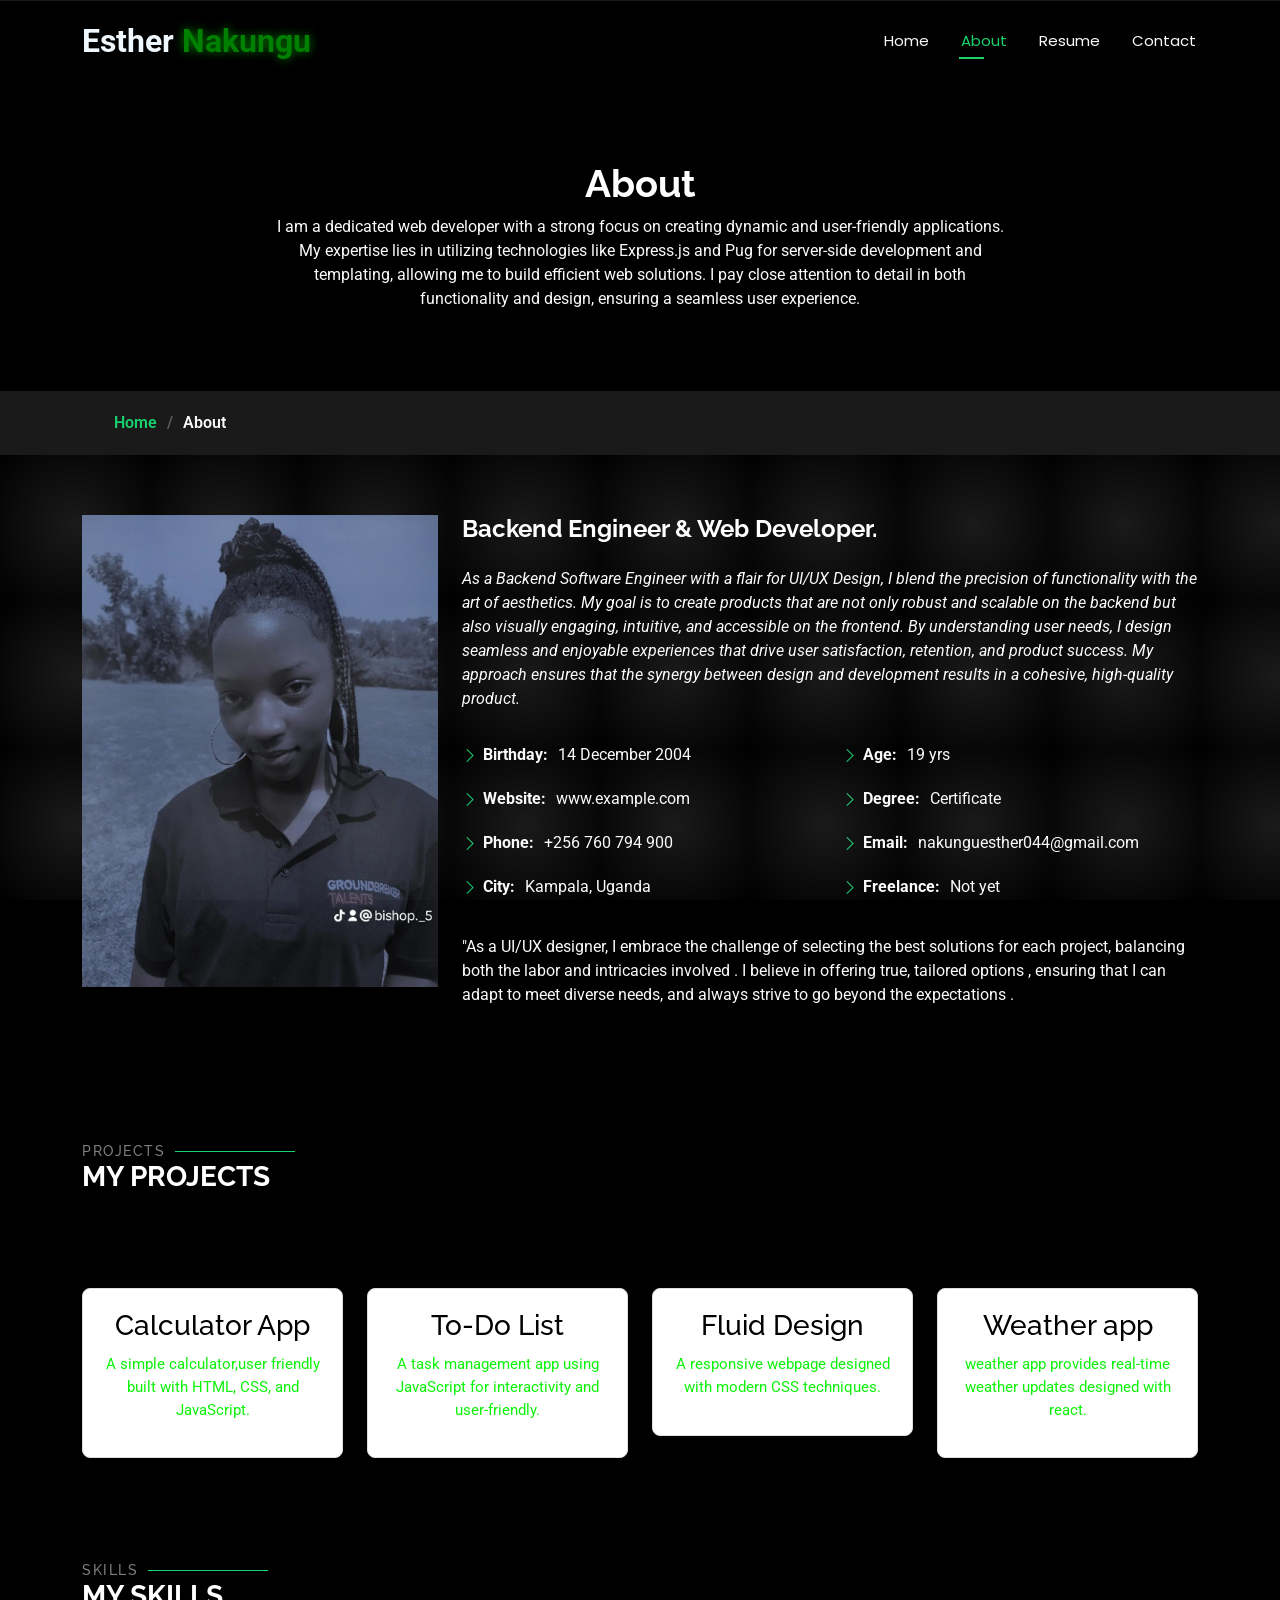
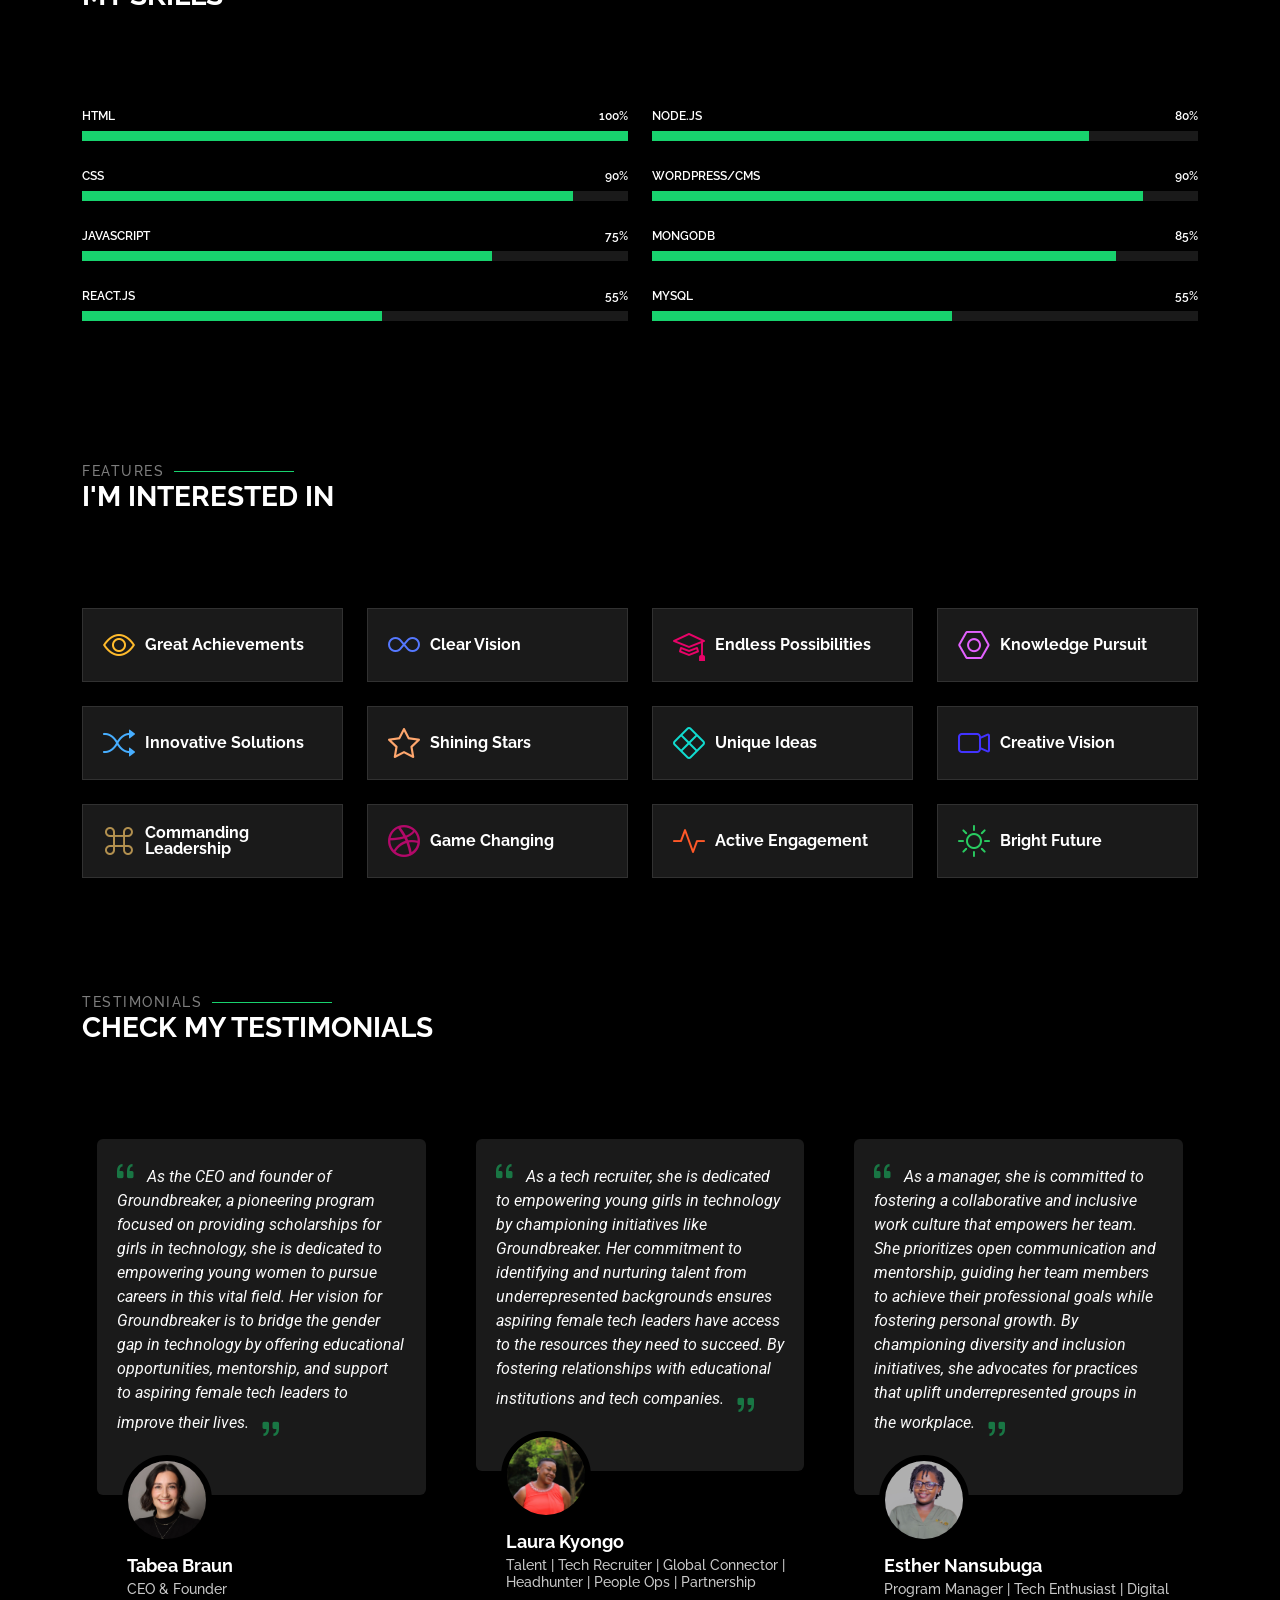
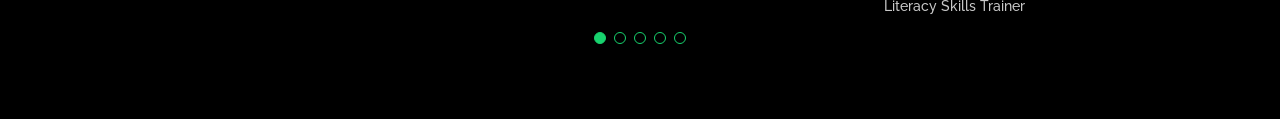
==== about.html @ 47627fa5 "add my work" ====
<!DOCTYPE html>
<html lang="en">

<head>
  <meta charset="utf-8">
  <meta content="width=device-width, initial-scale=1.0" name="viewport">
  <title>About</title>
  <meta name="description" content="">
  <meta name="keywords" content="">

  <!-- Favicons -->
  <link href="img/favicon.png" rel="icon">
  <link href="img/apple-touch-icon.png" rel="apple-touch-icon">

  <!-- Fonts -->
  <link href="https://fonts.googleapis.com" rel="preconnect">
  <link href="https://fonts.gstatic.com" rel="preconnect" crossorigin>
  <link href="https://fonts.googleapis.com/css2?family=Roboto:ital,wght@0,100;0,300;0,400;0,500;0,700;0,900;1,100;1,300;1,400;1,500;1,700;1,900&family=Poppins:ital,wght@0,100;0,200;0,300;0,400;0,500;0,600;0,700;0,800;0,900;1,100;1,200;1,300;1,400;1,500;1,600;1,700;1,800;1,900&family=Raleway:ital,wght@0,100;0,200;0,300;0,400;0,500;0,600;0,700;0,800;0,900;1,100;1,200;1,300;1,400;1,500;1,600;1,700;1,800;1,900&display=swap" rel="stylesheet">

  <!-- Vendor CSS Files -->
  <link href="vendor/bootstrap/css/bootstrap.min.css" rel="stylesheet">
  <link href="vendor/bootstrap-icons/bootstrap-icons.css" rel="stylesheet">
  <link href="vendor/aos/aos.css" rel="stylesheet">
  <link href="vendor/swiper/swiper-bundle.min.css" rel="stylesheet">
  <link href="vendor/glightbox/css/glightbox.min.css" rel="stylesheet">

  <!-- Main CSS File -->
  <link href="css/main.css" rel="stylesheet">

  <!-- =======================================================
  * Template Name: Personal
  * Template URL: https://bootstrapmade.com/personal-free-resume-bootstrap-template/
  * Updated: Aug 07 2024 with Bootstrap v5.3.3
  * Author: BootstrapMade.com
  * License: https://bootstrapmade.com/license/
  ======================================================== -->
</head>

<body class="about-page">

  <header id="header" class="header d-flex align-items-center fixed-top">
    <div class="container-fluid container-xl position-relative d-flex align-items-center justify-content-between">

      <a href="index.html" class="logo d-flex align-items-center">
        <!-- Uncomment the line below if you also wish to use an image logo -->
        <!-- <img src="assets/img/logo.png" alt=""> -->
        <div class="logo">Esther <span>Nakungu</span></div>
      </a>

      <nav id="navmenu" class="navmenu">
        <ul>
          <li><a href="index.html">Home</a></li>
          <li><a href="about.html" class="active">About</a></li>
           <li><a href="resume.html">Resume</a></li>
          <!-- <li><a href="services.html">Services</a></li> 
          <li><a href="portfolio.html">Portfolio</a></li> -->
          <!-- <li class="dropdown"><a href="#"><span>Dropdown</span> <i class="bi bi-chevron-down toggle-dropdown"></i></a>
            <ul>
              <li><a href="#">Dropdown 1</a></li>
              <li class="dropdown"><a href="#"><span>Deep Dropdown</span> <i class="bi bi-chevron-down toggle-dropdown"></i></a>
                <ul>
                  <li><a href="#">Deep Dropdown 1</a></li>
                  <li><a href="#">Deep Dropdown 2</a></li>
                  <li><a href="#">Deep Dropdown 3</a></li>
                  <li><a href="#">Deep Dropdown 4</a></li>
                  <li><a href="#">Deep Dropdown 5</a></li>
                </ul>
              </li>
              <li><a href="#">Dropdown 2</a></li>
              <li><a href="#">Dropdown 3</a></li>
              <li><a href="#">Dropdown 4</a></li>
            </ul>
          </li> -->
          <li><a href="contact.html">Contact</a></li>
        </ul>
        <i class="mobile-nav-toggle d-xl-none bi bi-list"></i>
      </nav>

    </div>
  </header>

  <main class="main">

    <!-- Page Title -->
    <div class="page-title" data-aos="fade">
      <div class="heading">
        <div class="container">
          <div class="row d-flex justify-content-center text-center">
            <div class="col-lg-8">
              <h1>About</h1>
              <p class="mb-0">I am a dedicated web developer with a strong focus on creating dynamic and user-friendly applications. My expertise lies in utilizing technologies like Express.js and Pug for server-side development and templating, allowing me to build efficient web solutions. I pay close attention to detail in both functionality and design, ensuring a seamless user experience.</p>
            </div>
          </div>
        </div>
      </div>
      <nav class="breadcrumbs">
        <div class="container">
          <ol>
            <li><a href="index.html">Home</a></li>
            <li class="current">About</li>
          </ol>
        </div>
      </nav>
    </div><!-- End Page Title -->

    <!-- About Section -->
    <section id="about" class="about section">

      <div class="container" data-aos="fade-up" data-aos-delay="100">

        <div class="row gy-4 justify-content-center">
          <div class="col-lg-4">
            <img src="images/mine.jpg" style="height:90%; width: 100%;" class="img-fluid" alt="">
          </div>
          <div class="col-lg-8 content">
            <h2>Backend Engineer &amp; Web Developer.</h2>
            <p class="fst-italic py-3">
              As a Backend Software Engineer with a flair for UI/UX Design, I blend the precision of functionality with the art of aesthetics. My goal is to create products that are not only robust and scalable on the backend but also visually engaging, intuitive, and accessible on the frontend. By understanding user needs, I design seamless and enjoyable experiences that drive user satisfaction, retention, and product success. My approach ensures that the synergy between design and development results in a cohesive, high-quality product.
            </p>
            <div class="row">
              <div class="col-lg-6">
                <ul>
                  <li><i class="bi bi-chevron-right"></i> <strong>Birthday:</strong> <span>14 December 2004</span></li>
                  <li><i class="bi bi-chevron-right"></i> <strong>Website:</strong> <span>www.example.com</span></li>
                  <li><i class="bi bi-chevron-right"></i> <strong>Phone:</strong> <span>+256 760 794 900</span></li>
                  <li><i class="bi bi-chevron-right"></i> <strong>City:</strong> <span>Kampala, Uganda</span></li>
                </ul>
              </div>
              <div class="col-lg-6">
                <ul>
                  <li><i class="bi bi-chevron-right"></i> <strong>Age:</strong> <span>19 yrs</span></li>
                  <li><i class="bi bi-chevron-right"></i> <strong>Degree:</strong> <span>Certificate</span></li>
                  <li><i class="bi bi-chevron-right"></i> <strong>Email:</strong> <span>nakunguesther044@gmail.com</span></li>
                  <li><i class="bi bi-chevron-right"></i> <strong>Freelance:</strong> <span>Not yet</span></li>
                </ul>
              </div>
            </div>
            <p class="py-3">
                "As a UI/UX designer, I embrace the challenge of selecting the best solutions  for each project, balancing both the labor and intricacies involved . I believe in offering true, tailored options , ensuring that I can adapt to meet diverse needs, and always strive to go beyond the expectations .
            </p>
          </div>
        </div>

      </div>

    </section><!-- /About Section -->

    <!-- Stats Section -->
<!-- Projects Section -->
<section id="projects" class="projects section py-5">
    <!-- Section Title -->
    <div class="container section-title" data-aos="fade-up">
      <h2>projects</h2>
      <div><span>My</span> <span class="description-title"> projects</span></div>
    </div><!-- End Section Title -->
  <div class="container text-center" data-aos="fade-up" data-aos-delay="100">
    <!-- <h2 class="section-title mb-5" style="color: aliceblue;">My Projects</h2> -->
    <div class="row gy-4">

      <!-- Project 1 -->
      <div class="col-lg-3 col-md-6">
        <div class="project-card shadow-sm">
          <a href="https://nakungu-esther.github.io/calculator/" target="_blank" class="project-link">
            <h3>Calculator App</h3>
          </a>
          <p>A simple calculator,user friendly built with HTML, CSS, and JavaScript.</p>
        </div>
      </div>

      <!-- Project 2 -->
      <div class="col-lg-3 col-md-6">
        <div class="project-card shadow-sm">
          <a href="https://nakungu-esther.github.io/TO-DO-LISTS/" target="_blank" class="project-link">
            <h3>To-Do List</h3>
          </a>
          <p>A task management app using JavaScript for interactivity and user-friendly.</p>
        </div>
      </div>

      <!-- Project 3 -->
      <div class="col-lg-3 col-md-6">
        <div class="project-card shadow-sm">
          <a href="https://nakungu-esther.github.io/Assignment/index.html" target="_blank" class="project-link">
            <h3>Fluid Design</h3>
          </a>
          <p>A responsive webpage designed with modern CSS techniques.</p>
        </div>
      </div>

      <!-- Project 4 -->
      <div class="col-lg-3 col-md-6">
        <div class="project-card shadow-sm">
          <a href="https://dulcet-liger-79d43f.netlify.app/" target="_blank" class="project-link">
            <h3>Weather app</h3>
          </a>
          <p>weather app provides real-time weather updates designed with react.</p>
        </div>
      </div>

    </div>
  </div>
</section>


    <!-- <section id="stats" class="stats section">
      <div class="container" data-aos="fade-up" data-aos-delay="100">
        <div class="row gy-4">
    
          <div class="col-lg-3 col-md-6 d-flex flex-column align-items-center">
            <!-- Replace the icon with a project image -->
            <!-- <img src="path-to-your-project-image.jpg" alt="Project 1" class="project-image">
            <div class="stats-item">
              <span id="project1-count" class="purecounter">0</span>
              <p>Project 1</p>
            </div> -->
          </div><!-- End Stats Item -->
    
          <!-- <div class="col-lg-3 col-md-6 d-flex flex-column align-items-center">
            <!-- Replace the icon with another project image -->
            <!-- <img src="images/dic.jpeg" alt="Project 2" class="project-image">
            <div class="stats-item">
              <span id="project2-count" class="purecounter">0</span>
              <p>Project 2</p> -->
            <!-- </div> --> 
          <!-- </div>End Stats Item --> 
    
          <!-- Repeat for more projects -->
<!--     
        </div>
      </div>
    </section>
     -->
    <!-- <section id="stats" class="stats section">

      <div class="container" data-aos="fade-up" data-aos-delay="100">

        <div class="row gy-4"> -->

          <!-- <div class="col-lg-3 col-md-6 d-flex flex-column align-items-center">
            <i class="bi bi-emoji-smile"></i>
            <div class="stats-item">
              <span data-purecounter-start="0" data-purecounter-end="232" data-purecounter-duration="1" class="purecounter"></span>
              <p>Happy Clients</p>
            </div>
          </div>End Stats Item -->

          <!-- <div class="col-lg-3 col-md-6 d-flex flex-column align-items-center">
            <i class="bi bi-journal-richtext"></i>
            <div class="stats-item">
              <span data-purecounter-start="0" data-purecounter-end="5" data-purecounter-duration="1" class="purecounter"></span>
              <p>Projects</p>
            </div> -->
          </div><!-- End Stats Item -->
<!-- 
          <div class="col-lg-3 col-md-6 d-flex flex-column align-items-center">
            <i class="bi bi-headset"></i>
            <div class="stats-item">
              <span data-purecounter-start="0" data-purecounter-end="1463" data-purecounter-duration="1" class="purecounter"></span>
              <p>Hours Of Support</p>
            </div>
          </div>End Stats Item -->
<!-- 
          <div class="col-lg-3 col-md-6 d-flex flex-column align-items-center">
            <i class="bi bi-people"></i>
            <div class="stats-item">
              <span data-purecounter-start="0" data-purecounter-end="15" data-purecounter-duration="1" class="purecounter"></span>
              <p>Hard Workers</p>
            </div>
          </div>End Stats Item -->

        <!-- </div>

      </div> -->

    </section><!-- /Stats Section -->

    <!-- Skills Section -->
    <section id="skills" class="skills section">

      <!-- Section Title -->
      <div class="container section-title" data-aos="fade-up">
        <h2>Skills</h2>
        <div><span>My</span> <span class="description-title">Skills</span></div>
      </div><!-- End Section Title -->

      <div class="container" data-aos="fade-up" data-aos-delay="100">

        <div class="row skills-content skills-animation">

          <div class="col-lg-6">

            <div class="progress">
              <span class="skill"><span>HTML</span> <i class="val">100%</i></span>
              <div class="progress-bar-wrap">
                <div class="progress-bar" role="progressbar" aria-valuenow="100" aria-valuemin="0" aria-valuemax="100"></div>
              </div>
            </div><!-- End Skills Item -->

            <div class="progress">
              <span class="skill"><span>CSS</span> <i class="val">90%</i></span>
              <div class="progress-bar-wrap">
                <div class="progress-bar" role="progressbar" aria-valuenow="90" aria-valuemin="0" aria-valuemax="100"></div>
              </div>
            </div><!-- End Skills Item -->

            <div class="progress">
              <span class="skill"><span>JavaScript</span> <i class="val">75%</i></span>
              <div class="progress-bar-wrap">
                <div class="progress-bar" role="progressbar" aria-valuenow="75" aria-valuemin="0" aria-valuemax="100"></div>
              </div>
            </div><!-- End Skills Item -->
            <div class="progress">
              <span class="skill"><span>React.js</span> <i class="val">55%</i></span>
              <div class="progress-bar-wrap">
                <div class="progress-bar" role="progressbar" aria-valuenow="55" aria-valuemin="0" aria-valuemax="100"></div>
              </div>
            </div><!-- End Skills Item -->

          </div>

          <div class="col-lg-6">

            <div class="progress">
              <span class="skill"><span>Node.js</span> <i class="val">80%</i></span>
              <div class="progress-bar-wrap">
                <div class="progress-bar" role="progressbar" aria-valuenow="80" aria-valuemin="0" aria-valuemax="100"></div>
              </div>
            </div><!-- End Skills Item -->

            <div class="progress">
              <span class="skill"><span>WordPress/CMS</span> <i class="val">90%</i></span>
              <div class="progress-bar-wrap">
                <div class="progress-bar" role="progressbar" aria-valuenow="90" aria-valuemin="0" aria-valuemax="100"></div>
              </div>
            </div><!-- End Skills Item -->

            <div class="progress">
              <span class="skill"><span>MongoDB</span> <i class="val">85%</i></span>
              <div class="progress-bar-wrap">
                <div class="progress-bar" role="progressbar" aria-valuenow="85" aria-valuemin="0" aria-valuemax="100"></div>
              </div>
            </div><!-- End Skills Item -->
            <div class="progress">
              <span class="skill"><span>MySQL</span> <i class="val">55%</i></span>
              <div class="progress-bar-wrap">
                <div class="progress-bar" role="progressbar" aria-valuenow="55" aria-valuemin="0" aria-valuemax="100"></div>
              </div>
            </div><!-- End Skills Item -->

          </div>

        </div>

      </div>

    </section><!-- /Skills Section -->

    <!-- Interests Section -->
    <section id="interests" class="interests section">

      <!-- Section Title -->
      <div class="container section-title" data-aos="fade-up">
        <h2>Features</h2>
        <div><span>I'm</span> <span class="description-title">interested in</span></div>
      </div><!-- End Section Title -->

      <div class="container">

        <div class="row gy-4">

            <div class="col-lg-3 col-md-4" data-aos="fade-up" data-aos-delay="100">
              <div class="features-item">
                <i class="bi bi-eye" style="color: #ffbb2c;"></i>
                <h3><a href="" class="stretched-link">Great Achievements</a></h3>
              </div>
            </div><!-- End Feature Item -->
          
            <div class="col-lg-3 col-md-4" data-aos="fade-up" data-aos-delay="200">
              <div class="features-item">
                <i class="bi bi-infinity" style="color: #5578ff;"></i>
                <h3><a href="" class="stretched-link">Clear Vision</a></h3>
              </div>
            </div><!-- End Feature Item -->
          
            <div class="col-lg-3 col-md-4" data-aos="fade-up" data-aos-delay="300">
              <div class="features-item">
                <i class="bi bi-mortarboard" style="color: #e80368;"></i>
                <h3><a href="" class="stretched-link">Endless Possibilities</a></h3>
              </div>
            </div><!-- End Feature Item -->
          
            <div class="col-lg-3 col-md-4" data-aos="fade-up" data-aos-delay="400">
              <div class="features-item">
                <i class="bi bi-nut" style="color: #e361ff;"></i>
                <h3><a href="" class="stretched-link">Knowledge Pursuit</a></h3>
              </div>
            </div><!-- End Feature Item -->
          
            <div class="col-lg-3 col-md-4" data-aos="fade-up" data-aos-delay="500">
              <div class="features-item">
                <i class="bi bi-shuffle" style="color: #47aeff;"></i>
                <h3><a href="" class="stretched-link">Innovative Solutions</a></h3>
              </div>
            </div><!-- End Feature Item -->
          
            <div class="col-lg-3 col-md-4" data-aos="fade-up" data-aos-delay="600">
              <div class="features-item">
                <i class="bi bi-star" style="color: #ffa76e;"></i>
                <h3><a href="" class="stretched-link">Shining Stars</a></h3>
              </div>
            </div><!-- End Feature Item -->
          
            <div class="col-lg-3 col-md-4" data-aos="fade-up" data-aos-delay="700">
              <div class="features-item">
                <i class="bi bi-x-diamond" style="color: #11dbcf;"></i>
                <h3><a href="" class="stretched-link">Unique Ideas</a></h3>
              </div>
            </div><!-- End Feature Item -->
          
            <div class="col-lg-3 col-md-4" data-aos="fade-up" data-aos-delay="800">
              <div class="features-item">
                <i class="bi bi-camera-video" style="color: #4233ff;"></i>
                <h3><a href="" class="stretched-link">Creative Vision</a></h3>
              </div>
            </div><!-- End Feature Item -->
          
            <div class="col-lg-3 col-md-4" data-aos="fade-up" data-aos-delay="900">
              <div class="features-item">
                <i class="bi bi-command" style="color: #b2904f;"></i>
                <h3><a href="" class="stretched-link">Commanding Leadership</a></h3>
              </div>
            </div><!-- End Feature Item -->
          
            <div class="col-lg-3 col-md-4" data-aos="fade-up" data-aos-delay="1000">
              <div class="features-item">
                <i class="bi bi-dribbble" style="color: #b20969;"></i>
                <h3><a href="" class="stretched-link">Game Changing</a></h3>
              </div>
            </div><!-- End Feature Item -->
          
            <div class="col-lg-3 col-md-4" data-aos="fade-up" data-aos-delay="1100">
              <div class="features-item">
                <i class="bi bi-activity" style="color: #ff5828;"></i>
                <h3><a href="" class="stretched-link">Active Engagement</a></h3>
              </div>
            </div><!-- End Feature Item -->
          
            <div class="col-lg-3 col-md-4" data-aos="fade-up" data-aos-delay="1200">
              <div class="features-item">
                <i class="bi bi-brightness-high" style="color: #29cc61;"></i>
                <h3><a href="" class="stretched-link">Bright Future</a></h3>
              </div>
            </div><!-- End Feature Item -->
          
          </div>
          
        </div>

      </div>

    </section><!-- /Interests Section -->

    <!-- Testimonials Section -->
    <section id="testimonials" class="testimonials section">

      <!-- Section Title -->
      <div class="container section-title" data-aos="fade-up">
        <h2>Testimonials</h2>
        <div><span>Check my</span> <span class="description-title">Testimonials</span></div>
      </div><!-- End Section Title -->

      <div class="container" data-aos="fade-up" data-aos-delay="100">

        <div class="swiper init-swiper" data-speed="600" data-delay="5000" data-breakpoints="{ &quot;320&quot;: { &quot;slidesPerView&quot;: 1, &quot;spaceBetween&quot;: 40 }, &quot;1200&quot;: { &quot;slidesPerView&quot;: 3, &quot;spaceBetween&quot;: 40 } }">
          <script type="application/json" class="swiper-config">
            {
              "loop": true,
              "speed": 600,
              "autoplay": {
                "delay": 5000
              },
              "slidesPerView": "auto",
              "pagination": {
                "el": ".swiper-pagination",
                "type": "bullets",
                "clickable": true
              },
              "breakpoints": {
                "320": {
                  "slidesPerView": 1,
                  "spaceBetween": 40
                },
                "1200": {
                  "slidesPerView": 3,
                  "spaceBetween": 20
                }
              }
            }
          </script>
          <div class="swiper-wrapper">

            <div class="swiper-slide">
              
                <div class="testimonial-item">
                  <p>
                    <i class="bi bi-quote quote-icon-left"></i>
                    <span>As the CEO and founder of Groundbreaker, a pioneering program focused on providing scholarships for girls in technology, she is dedicated to empowering young women to pursue careers in this vital field. Her vision for Groundbreaker is to bridge the gender gap in technology by offering educational opportunities, mentorship, and support to aspiring female tech leaders to improve their lives.</span>
                    <i class="bi bi-quote quote-icon-right"></i>
                  </p>
                  <img src="images/dic.jpeg" class="testimonial-img" alt="">
                  <h3>Tabea Braun</h3>
                  <h4>CEO &amp; Founder</h4>
                </div>
              </div><!-- End testimonial item -->
              
              <div class="swiper-slide">
                <div class="testimonial-item">
                  <p>
                    <i class="bi bi-quote quote-icon-left"></i>
                    <span>As a tech recruiter, she is dedicated to empowering young girls in technology by championing initiatives like Groundbreaker. Her commitment to identifying and nurturing talent from underrepresented backgrounds ensures aspiring female tech leaders have access to the resources they need to succeed. By fostering relationships with educational institutions and tech companies.</span>
                    <i class="bi bi-quote quote-icon-right"></i>
                  </p>
                  <img src="images/pic.jpeg" class="testimonial-img" alt="">
                  <h3>Laura Kyongo</h3>
                  <h4>Talent | Tech Recruiter | Global Connector | Headhunter | People Ops | Partnership</h4>
                </div>
              </div><!-- End testimonial item -->
              
              <div class="swiper-slide">
                <div class="testimonial-item">
                  <p>
                    <i class="bi bi-quote quote-icon-left"></i>
                    <span>As a manager, she is committed to fostering a collaborative and inclusive work culture that empowers her team. She prioritizes open communication and mentorship, guiding her team members to achieve their professional goals while fostering personal growth. By championing diversity and inclusion initiatives, she advocates for practices that uplift underrepresented groups in the workplace.</span>
                    <i class="bi bi-quote quote-icon-right"></i>
                  </p>
                  <img src="images/essym.jpeg" class="testimonial-img" alt="">
                  <h3>Esther Nansubuga</h3>
                  <h4>Program Manager | Tech Enthusiast | Digital Literacy Skills Trainer</h4>
                </div>
              </div><!-- End testimonial item -->
              
              <div class="swiper-slide">
                <div class="testimonial-item">
                  <p>
                    <i class="bi bi-quote quote-icon-left"></i>
                    <span>As the Programs Lead for Skilling at Refactory, he is focused on developing impactful training programs  in technology. He oversees the entire program lifecycle, from curriculum design to implementation and evaluation, ensuring that the training content is relevant and aligned with current job market demands. His strategic vision incorporates hands-on learning experiences.</span>
                    <i class="bi bi-quote quote-icon-right"></i>
                  </p>
                  <img src="images/muk.jpeg" class="testimonial-img" alt="">
                  <h3>Mukulembeze Wilfred (AWS CCP)</h3>
                  <h4>Programs Lead - Skilling | Training Program Development and Planning, Curriculum Design</h4>
                </div>
              </div><!-- End testimonial item -->
              
              <div class="swiper-slide">
                <div class="testimonial-item">
                  <p>
                    <i class="bi bi-quote quote-icon-left"></i>
                    <span>As a Technical Facilitator, he is dedicated to providing hands-on training that empowers young girls in technology. His sessions are interactive, engaging participants in practical exercises that build their technical skills. By adapting his teaching methods to suit diverse learning styles, he ensures that every participant can grasp complex concepts and prepares them for real-world challenges.</span>
                    <i class="bi bi-quote quote-icon-right"></i>
                  </p>
                  <img src="images/MAK.jpeg" class="testimonial-img" alt="">
                  <h3>Latim Mark</h3>
                  <h4>Software Engineer | Technical Facilitator</h4>
                </div>
              </div><!-- End testimonial item -->
          </div>
              
              <div class="swiper-pagination"></div>

              

      </div>

    </section><!-- /Testimonials Section -->

  </main>

  <!-- <footer id="footer" class="footer dark-background">
    <div class="container">
      <h3 class="sitename">Personal</h3>
      <p>Et aut eum quis fuga eos sunt ipsa nihil. Labore corporis magni eligendi fuga maxime saepe commodi placeat.</p>
      <div class="social-links d-flex justify-content-center">
        <a href=""><i class="bi bi-twitter-x"></i></a>
        <a href=""><i class="bi bi-facebook"></i></a>
        <a href=""><i class="bi bi-instagram"></i></a>
        <a href=""><i class="bi bi-skype"></i></a>
        <a href=""><i class="bi bi-linkedin"></i></a>
      </div>
      <div class="container">
        <div class="copyright">
          <span>Copyright</span> <strong class="px-1 sitename">Personal</strong> <span>All Rights Reserved</span>
        </div>
        <div class="credits"> -->
          <!-- All the links in the footer should remain intact. -->
          <!-- You can delete the links only if you've purchased the pro version. -->
          <!-- Licensing information: https://bootstrapmade.com/license/ -->
          <!-- Purchase the pro version with working PHP/AJAX contact form: [buy-url] -->
          <!-- Designed by <a href="https://bootstrapmade.com/">BootstrapMade</a>
        </div>
      </div>
    </div>
  </footer> -->

  <!-- Scroll Top -->
  <a href="#" id="scroll-top" class="scroll-top d-flex align-items-center justify-content-center"><i class="bi bi-arrow-up-short"></i></a>

  <!-- Preloader -->
  <div id="preloader"></div>

  <!-- Vendor JS Files -->
    <script src="vendor/bootstrap/js/bootstrap.bundle.min.js"></script>
  <script src="vendor/php-email-form/validate.js"></script>
  <script src="vendor/aos/aos.js"></script>
     <script src="vendor/typed.js/typed.umd.js"></script> 
    <script src="vendor/purecounter/purecounter_vanilla.js"></script> 
  <script src="vendor/waypoints/noframework.waypoints.js"></script> 
  <script src="vendor/swiper/swiper-bundle.min.js"></script> 
    <script src="vendor/glightbox/js/glightbox.min.js"></script>
  <script src="vendor/imagesloaded/imagesloaded.pkgd.min.js"></script>
  <script src="vendor/isotope-layout/isotope.pkgd.min.js"></script>   

  <!-- Main JS File -->
  <script src="js/main.js"></script>

</body>

</html>
---- css/main.css ----
/* *
* Template Name: Personal
* Template URL: https://bootstrapmade.com/personal-free-resume-bootstrap-template/
* Updated: Aug 07 2024 with Bootstrap v5.3.3
* Author: BootstrapMade.com
* License: https://bootstrapmade.com/license/
*/

/*--------------------------------------------------------------
# Font & Color Variables
# Help: https://bootstrapmade.com/color-system/
--------------------------------------------------------------*/
/* Fonts */
:root {
  --default-font: "Roboto",  system-ui, -apple-system, "Segoe UI", Roboto, "Helvetica Neue", Arial, "Noto Sans", "Liberation Sans", sans-serif, "Apple Color Emoji", "Segoe UI Emoji", "Segoe UI Symbol", "Noto Color Emoji";
  --heading-font: "Raleway",  sans-serif;
  --nav-font: "Poppins",  sans-serif;
}

/* Global Colors - The following color variables are used throughout the website. Updating them here will change the color scheme of the entire website */
:root { 
  --background-color: #000000; /* Background color for the entire website, including individual sections */
  --default-color: #fafafa; /* Default color used for the majority of the text content across the entire website */
  --heading-color: #ffffff; /* Color for headings, subheadings and title throughout the website */
  --accent-color: #18d26e; /* Accent color that represents your brand on the website. It's used for buttons, links, and other elements that need to stand out */
  --surface-color: #1a1a1a; /* The surface color is used as a background of boxed elements within sections, such as cards, icon boxes, or other elements that require a visual separation from the global background. */
  --contrast-color: #000000; /* Contrast color for text, ensuring readability against backgrounds of accent, heading, or default colors. */
}

/* Nav Menu Colors - The following color variables are used specifically for the navigation menu. They are separate from the global colors to allow for more customization options */
:root {
  --nav-color: #fafafa;  /* The default color of the main navmenu links */
  --nav-hover-color: #18d26e; /* Applied to main navmenu links when they are hovered over or active */
  --nav-mobile-background-color: #1a1a1a; /* Used as the background color for mobile navigation menu */
  --nav-dropdown-background-color: #1a1a1a; /* Used as the background color for dropdown items that appear when hovering over primary navigation items */
  --nav-dropdown-color: #fafafa; /* Used for navigation links of the dropdown items in the navigation menu. */
  --nav-dropdown-hover-color: #18d26e; /* Similar to --nav-hover-color, this color is applied to dropdown navigation links when they are hovered over. */
}

/* Color Presets - These classes override global colors when applied to any section or element, providing reuse of the sam color scheme. */

.light-background {
  --background-color: #1a1a1a;
  --surface-color: #343434;
}

.dark-background {
  --background-color: rgba(15, 15, 15, 0.975);
  --default-color: #ffffff;
  --heading-color: #ffffff;
  --surface-color: #292929f9;
  --contrast-color: #000000;
}

/* Smooth scroll */
:root {
  scroll-behavior: smooth;
}

/*--------------------------------------------------------------
# General Styling & Shared Classes
--------------------------------------------------------------*/
body {
  color: var(--default-color);
  background-color: var(--background-color);
  font-family: var(--default-font);
  
}
/* Background Sparkle Effect */
body::before {
  content: '';
  position: absolute;
  width: 100%;
  height: 100%;
  background: radial-gradient(circle, rgba(255,255,255,0.1) 1%, transparent 100%);
  background-size: 150px 150px;
  pointer-events: none;
  animation: sparkle 10s infinite linear;
}

@keyframes sparkle {
  0% { background-position: 0 0; }
  100% { background-position: 150% 150%; }
}


a {
  color: var(--accent-color);
  text-decoration: none;
  transition: 0.3s;
}

a:hover {
  color: color-mix(in srgb, var(--accent-color), transparent 25%);
  text-decoration: none;
}

h1,
h2,
h3,
h4,
h5,
h6 {
  color: var(--heading-color);
  font-family: var(--heading-font);
}

/* PHP Email Form Messages
------------------------------*/
.php-email-form .error-message {
  display: none;
  background: #df1529;
  color: #ffffff;
  text-align: left;
  padding: 15px;
  margin-bottom: 24px;
  font-weight: 600;
}

.php-email-form .sent-message {
  display: none;
  color: #ffffff;
  background: #059652;
  text-align: center;
  padding: 15px;
  margin-bottom: 24px;
  font-weight: 600;
}

.php-email-form .loading {
  display: none;
  background: var(--surface-color);
  text-align: center;
  padding: 15px;
  margin-bottom: 24px;
}

.php-email-form .loading:before {
  content: "";
  display: inline-block;
  border-radius: 50%;
  width: 24px;
  height: 24px;
  margin: 0 10px -6px 0;
  border: 3px solid var(--accent-color);
  border-top-color: var(--surface-color);
  animation: php-email-form-loading 1s linear infinite;
}

@keyframes php-email-form-loading {
  0% {
    transform: rotate(0deg);
  }

  100% {
    transform: rotate(360deg);
  }
}


/* Projects Section */
.projects {
  background-color: #f9f9f9;
  padding: 50px 0;
}

.section-title {
  font-size: 2.5rem;
  font-weight: bold;
  color: #0e0c0c;
  margin-bottom: 30px;
}

.project-card {
  padding: 20px;
  background: #fff;
  border: 1px solid #ddd;
  border-radius: 8px;
  transition: transform 0.3s ease, box-shadow 0.3s ease;
}

.project-card:hover {
  transform: translateY(-10px);
  box-shadow: 0 10px 20px rgba(0, 0, 0, 0.2);
}

.project-link {
  text-decoration: none;
  color: #007bff;
  font-size: 1.5rem;
  font-weight: bold;
  transition: color 0.3s ease;
}

.project-link:hover {
  color: #0056b3;
}

.project-card p {
  color: #0cf208;
  font-size: 0.95rem;
  margin-top: 10px;
}

.project-card h3 {
  color: #000000;
}

/*--------------------------------------------------------------
# Global Header
--------------------------------------------------------------*/
.header {
  --background-color: rgba(0, 0, 0, 0);
  color: var(--default-color);
  background-color: var(--background-color);
  padding: 15px 0;
  transition: all 0.5s;
  z-index: 997;
}

.header .logo {
  line-height: 1;
}

.header .logo img {
  max-height: 32px;
  margin-right: 8px;
}

.header .logo h1 {
  font-size: 30px;
  margin: 0;
  font-weight: 700;
  color: var(--heading-color);
}

.scrolled .header {
  box-shadow: 0px 0 18px rgba(0, 0, 0, 0.1);
}

/* Global Header on Scroll
------------------------------*/
.scrolled .header {
  --background-color: rgba(0, 0, 0, 0.8);
}

/*--------------------------------------------------------------
# Navigation Menu
--------------------------------------------------------------*/
/* Desktop Navigation */
@media (min-width: 1200px) {
  .navmenu {
    padding: 0;
  }

  .navmenu ul {
    margin: 0;
    padding: 0;
    display: flex;
    list-style: none;
    align-items: center;
  }

  .navmenu li {
    position: relative;
  }

  .navmenu>ul>li {
    white-space: nowrap;
    padding: 15px 14px;
  }

  .navmenu>ul>li:last-child {
    padding-right: 0;
  }

  .navmenu a,
  .navmenu a:focus {
    color: var(--nav-color);
    font-size: 15px;
    padding: 0 2px;
    font-family: var(--nav-font);
    font-weight: 400;
    display: flex;
    align-items: center;
    justify-content: space-between;
    white-space: nowrap;
    transition: 0.3s;
    position: relative;
  }

  .navmenu a i,
  .navmenu a:focus i {
    font-size: 12px;
    line-height: 0;
    margin-left: 5px;
    transition: 0.3s;
  }

  .navmenu>ul>li>a:before {
    content: "";
    position: absolute;
    height: 2px;
    bottom: -6px;
    left: 0;
    background-color: var(--nav-hover-color);
    visibility: hidden;
    width: 0px;
    transition: all 0.3s ease-in-out 0s;
  }

  .navmenu a:hover:before,
  .navmenu li:hover>a:before,
  .navmenu .active:before {
    visibility: visible;
    width: 25px;
  }

  .navmenu li:hover>a,
  .navmenu .active,
  .navmenu .active:focus {
    color: var(--nav-hover-color);
  }

  .navmenu .dropdown ul {
    margin: 0;
    padding: 10px 0;
    background: var(--nav-dropdown-background-color);
    display: block;
    position: absolute;
    visibility: hidden;
    left: 14px;
    top: 130%;
    opacity: 0;
    transition: 0.3s;
    border-radius: 4px;
    z-index: 99;
    box-shadow: 0px 0px 30px rgba(0, 0, 0, 0.1);
  }

  .navmenu .dropdown ul li {
    min-width: 200px;
  }

  .navmenu .dropdown ul a {
    padding: 10px 20px;
    font-size: 15px;
    text-transform: none;
    color: var(--nav-dropdown-color);
  }

  .navmenu .dropdown ul a i {
    font-size: 12px;
  }

  .navmenu .dropdown ul a:hover,
  .navmenu .dropdown ul .active:hover,
  .navmenu .dropdown ul li:hover>a {
    color: var(--nav-dropdown-hover-color);
  }

  .navmenu .dropdown:hover>ul {
    opacity: 1;
    top: 100%;
    visibility: visible;
  }

  .navmenu .dropdown .dropdown ul {
    top: 0;
    left: -90%;
    visibility: hidden;
  }

  .navmenu .dropdown .dropdown:hover>ul {
    opacity: 1;
    top: 0;
    left: -100%;
    visibility: visible;
  }
}

/* Mobile Navigation */
@media (max-width: 1199px) {
  .mobile-nav-toggle {
    color: var(--nav-color);
    font-size: 28px;
    line-height: 0;
    margin-right: 10px;
    cursor: pointer;
    transition: color 0.3s;
  }

  .navmenu {
    padding: 0;
    z-index: 9997;
  }

  .navmenu ul {
    display: none;
    list-style: none;
    position: absolute;
    inset: 60px 20px 20px 20px;
    padding: 10px 0;
    margin: 0;
    border-radius: 6px;
    background-color: var(--nav-mobile-background-color);
    border: 1px solid color-mix(in srgb, var(--default-color), transparent 90%);
    box-shadow: none;
    overflow-y: auto;
    transition: 0.3s;
    z-index: 9998;
  }

  .navmenu a,
  .navmenu a:focus {
    color: var(--nav-dropdown-color);
    padding: 10px 20px;
    font-family: var(--nav-font);
    font-size: 17px;
    font-weight: 500;
    display: flex;
    align-items: center;
    justify-content: space-between;
    white-space: nowrap;
    transition: 0.3s;
  }

  .navmenu a i,
  .navmenu a:focus i {
    font-size: 12px;
    line-height: 0;
    margin-left: 5px;
    width: 30px;
    height: 30px;
    display: flex;
    align-items: center;
    justify-content: center;
    border-radius: 50%;
    transition: 0.3s;
    background-color: color-mix(in srgb, var(--accent-color), transparent 90%);
  }

  .navmenu a i:hover,
  .navmenu a:focus i:hover {
    background-color: var(--accent-color);
    color: var(--contrast-color);
  }

  .navmenu a:hover,
  .navmenu .active,
  .navmenu .active:focus {
    color: var(--nav-dropdown-hover-color);
  }

  .navmenu .active i,
  .navmenu .active:focus i {
    background-color: var(--accent-color);
    color: var(--contrast-color);
    transform: rotate(180deg);
  }

  .navmenu .dropdown ul {
    position: static;
    display: none;
    z-index: 99;
    padding: 10px 0;
    margin: 10px 20px;
    background-color: var(--nav-dropdown-background-color);
    transition: all 0.5s ease-in-out;
  }

  .navmenu .dropdown ul ul {
    background-color: rgba(33, 37, 41, 0.1);
  }

  .navmenu .dropdown>.dropdown-active {
    display: block;
    background-color: rgba(33, 37, 41, 0.03);
  }

  .mobile-nav-active {
    overflow: hidden;
  }

  .mobile-nav-active .mobile-nav-toggle {
    color: #fff;
    position: absolute;
    font-size: 32px;
    top: 15px;
    right: 15px;
    margin-right: 0;
    z-index: 9999;
  }

  .mobile-nav-active .navmenu {
    position: fixed;
    overflow: hidden;
    inset: 0;
    background: rgba(33, 37, 41, 0.8);
    transition: 0.3s;
  }

  .mobile-nav-active .navmenu>ul {
    display: block;
  }
}

/*--------------------------------------------------------------
# Global Footer
--------------------------------------------------------------*/
.footer {
  color: var(--default-color);
  background-color: var(--background-color);
  font-size: 14px;
  text-align: center;
  padding: 30px 0;
  position: relative;
}

.footer h3 {
  font-size: 36px;
  font-weight: 700;
  position: relative;
  padding: 0;
  margin: 0 0 15px 0;
}

.footer p {
  font-size: 15;
  font-style: italic;
  padding: 0;
  margin: 0 0 30px 0;
}

.footer .social-links {
  margin: 0 0 30px 0;
}

.footer .social-links a {
  font-size: 16px;
  display: flex;
  align-items: center;
  justify-content: center;
  background: var(--accent-color);
  color: var(--contrast-color);
  line-height: 1;
  margin: 0 4px;
  border-radius: 50%;
  text-align: center;
  width: 36px;
  height: 36px;
  transition: 0.3s;
}

.footer .social-links a:hover {
  background: color-mix(in srgb, var(--accent-color), transparent 20%);
  text-decoration: none;
}

.footer .copyright {
  padding-top: 25px;
  border-top: 1px solid color-mix(in srgb, var(--default-color), transparent 90%);
}

.footer .credits {
  font-size: 13px;
  padding-top: 5px;
}

/*--------------------------------------------------------------
# Preloader
--------------------------------------------------------------*/
#preloader {
  position: fixed;
  inset: 0;
  z-index: 999999;
  overflow: hidden;
  background: var(--background-color);
  transition: all 0.6s ease-out;
}

#preloader:before {
  content: "";
  position: fixed;
  top: calc(50% - 30px);
  left: calc(50% - 30px);
  border: 6px solid #ffffff;
  border-color: var(--accent-color) transparent var(--accent-color) transparent;
  border-radius: 50%;
  width: 60px;
  height: 60px;
  animation: animate-preloader 1.5s linear infinite;
}

@keyframes animate-preloader {
  0% {
    transform: rotate(0deg);
  }

  100% {
    transform: rotate(360deg);
  }
}

/*--------------------------------------------------------------
# Scroll Top Button
--------------------------------------------------------------*/
.scroll-top {
  position: fixed;
  visibility: hidden;
  opacity: 0;
  right: 15px;
  bottom: -15px;
  z-index: 99999;
  background-color: var(--accent-color);
  width: 44px;
  height: 44px;
  border-radius: 50px;
  transition: all 0.4s;
}

.scroll-top i {
  font-size: 24px;
  color: var(--contrast-color);
  line-height: 0;
}

.scroll-top:hover {
  background-color: color-mix(in srgb, var(--accent-color), transparent 20%);
  color: var(--contrast-color);
}

.scroll-top.active {
  visibility: visible;
  opacity: 1;
  bottom: 15px;
}

/*--------------------------------------------------------------
# Disable aos animation delay on mobile devices
--------------------------------------------------------------*/
@media screen and (max-width: 768px) {
  [data-aos-delay] {
    transition-delay: 0 !important;
  }
}

/*--------------------------------------------------------------
# Global Page Titles & Breadcrumbs
--------------------------------------------------------------*/
.page-title {
  color: var(--default-color);
  background-color: var(--background-color);
  position: relative;
}

.page-title .heading {
  padding: 160px 0 80px 0;
  border-top: 1px solid color-mix(in srgb, var(--default-color), transparent 90%);
}

.page-title .heading h1 {
  font-size: 38px;
  font-weight: 700;
}

.page-title nav {
  background-color: color-mix(in srgb, var(--default-color), transparent 90%);
  padding: 20px 0;
}

.page-title nav ol {
  display: flex;
  flex-wrap: wrap;
  list-style: none;
  margin: 0;
  font-size: 16px;
  font-weight: 600;
}

.page-title nav ol li+li {
  padding-left: 10px;
}

.page-title nav ol li+li::before {
  content: "/";
  display: inline-block;
  padding-right: 10px;
  color: color-mix(in srgb, var(--default-color), transparent 70%);
}

/*--------------------------------------------------------------
# Global Sections
--------------------------------------------------------------*/
section,
.section {
  color: var(--default-color);
  background-color: var(--background-color);
  padding: 60px 0;
  scroll-margin-top: 100px;
  overflow: clip;
}

@media (max-width: 1199px) {

  section,
  .section {
    scroll-margin-top: 66px;
  }
}

/*--------------------------------------------------------------
# Global Section Titles
--------------------------------------------------------------*/
.section-title {
  padding-bottom: 60px;
  position: relative;
}

.section-title h2 {
  font-size: 14px;
  font-weight: 500;
  padding: 0;
  line-height: 1px;
  margin: 0;
  letter-spacing: 1.5px;
  text-transform: uppercase;
  color: color-mix(in srgb, var(--default-color), transparent 50%);
  position: relative;
}

.section-title h2::after {
  content: "";
  width: 120px;
  height: 1px;
  display: inline-block;
  background: var(--accent-color);
  margin: 4px 10px;
}

.section-title div {
  color: var(--heading-color);
  margin: 0;
  margin: 0;
  font-size: 28px;
  font-weight: 700;
  text-transform: uppercase;
  font-family: var(--heading-font);
}

/*--------------------------------------------------------------
# Hero Section
--------------------------------------------------------------*/
.hero {
  width: 100%;
  min-height: 100vh;
  position: relative;
  padding: 80px 0;
  display: flex;
  align-items: center;
  justify-content: center;
}

.hero img {
  position: absolute;
  inset: 0;
  display: block;
  width: 100%;
  height: 100%;
  object-fit: cover;
  z-index: 1;
}

.hero .container {
  position: relative;
  z-index: 3;
}

.hero h2 {
  margin: 0;
  font-size: 64px;
  font-weight: 700;
}

.hero p {
  margin: 5px 0 0 0;
  font-size: 26px;
}

.hero p span {
  letter-spacing: 1px;
  border-bottom: 2px solid var(--accent-color);
}

.hero .social-links {
  margin-top: 25px;
}

.hero .social-links a {
  background-color: color-mix(in srgb, var(--default-color), transparent 90%);
  color: var(--default-color);
  font-size: 14px;
  width: 40px;
  height: 40px;
  border-radius: 50px;
  display: inline-flex;
  align-items: center;
  justify-content: center;
  margin-right: 20px;
  transition: 0.3s;
}

.hero .social-links a:hover {
  background-color: var(--accent-color);
}

@media (max-width: 768px) {
  .hero h2 {
    font-size: 32px;
  }

  .hero p {
    font-size: 20px;
  }
}

/*--------------------------------------------------------------
# About Section
--------------------------------------------------------------*/
.about .content h2 {
  font-weight: 700;
  font-size: 24px;
}

.about .content ul {
  list-style: none;
  padding: 0;
}

.about .content ul li {
  margin-bottom: 20px;
  display: flex;
  align-items: center;
}

.about .content ul strong {
  margin-right: 10px;
}

.about .content ul i {
  font-size: 16px;
  margin-right: 5px;
  color: var(--accent-color);
  line-height: 0;
}

/*--------------------------------------------------------------
# Stats Section
--------------------------------------------------------------*/
.stats i {
  background-color: var(--surface-color);
  color: var(--accent-color);
  box-shadow: 0px 2px 25px rgba(0, 0, 0, 0.1);
  width: 54px;
  height: 54px;
  font-size: 24px;
  border-radius: 50px;
  border: 2px solid var(--background-color);
  display: inline-flex;
  align-items: center;
  justify-content: center;
  position: relative;
  z-index: 1;
}

.stats .stats-item {
  background-color: var(--surface-color);
  margin-top: -27px;
  padding: 30px 30px 25px 30px;
  width: 100%;
  position: relative;
  text-align: center;
  box-shadow: 0px 2px 35px rgba(0, 0, 0, 0.1);
  border-radius: 4px;
  z-index: 0;
}

.stats .stats-item span {
  font-size: 36px;
  display: block;
  font-weight: 700;
  color: color-mix(in srgb, var(--default-color), transparent 20%);
}

.stats .stats-item p {
  padding: 0;
  margin: 0;
  font-family: var(--heading-font);
  font-size: 16px;
}

/*--------------------------------------------------------------
# Skills Section
--------------------------------------------------------------*/
.skills .progress {
  height: 60px;
  display: block;
  background: none;
  border-radius: 0;
}

.skills .progress .skill {
  color: var(--heading-color);
  padding: 0;
  margin: 0 0 6px 0;
  text-transform: uppercase;
  display: block;
  font-weight: 600;
  font-family: var(--heading-font);
}

.skills .progress .skill .val {
  float: right;
  font-style: normal;
}

.skills .progress-bar-wrap {
  background: color-mix(in srgb, var(--default-color), transparent 90%);
  height: 10px;
}

.skills .progress-bar {
  width: 1px;
  height: 10px;
  transition: 0.9s;
  background-color: var(--accent-color);
}

/*--------------------------------------------------------------
# Interests Section
--------------------------------------------------------------*/
.interests .features-item {
  background-color: var(--surface-color);
  display: flex;
  align-items: center;
  padding: 20px;
  transition: 0.3s;
  border: 1px solid color-mix(in srgb, var(--default-color), transparent 90%);
  position: relative;
}

.interests .features-item i {
  font-size: 32px;
  padding-right: 10px;
  line-height: 0;
}

.interests .features-item h3 {
  font-weight: 700;
  margin: 0;
  padding: 0;
  line-height: 1;
  font-size: 16px;
}

.interests .features-item h3 a {
  color: var(--heading-color);
  transition: 0.3s;
}

.interests .features-item:hover {
  border-color: var(--accent-color);
}

.interests .features-item:hover h3 a {
  color: var(--accent-color);
}

/*--------------------------------------------------------------
# Testimonials Section
--------------------------------------------------------------*/
.testimonials .testimonials-carousel,
.testimonials .testimonials-slider {
  overflow: hidden;
}

.testimonials .testimonial-item {
  box-sizing: content-box;
  min-height: 320px;
}

.testimonials .testimonial-item .testimonial-img {
  width: 90px;
  border-radius: 50%;
  margin: -40px 0 0 40px;
  position: relative;
  z-index: 2;
  border: 6px solid var(--background-color);
}

.testimonials .testimonial-item h3 {
  font-size: 18px;
  font-weight: bold;
  margin: 10px 0 5px 45px;
}

.testimonials .testimonial-item h4 {
  font-size: 14px;
  color: color-mix(in srgb, var(--default-color), transparent 20%);
  margin: 0 0 0 45px;
}

.testimonials .testimonial-item .quote-icon-left,
.testimonials .testimonial-item .quote-icon-right {
  color: color-mix(in srgb, var(--accent-color), transparent 50%);
  font-size: 26px;
  line-height: 0;
}

.testimonials .testimonial-item .quote-icon-left {
  display: inline-block;
  left: -5px;
  position: relative;
}

.testimonials .testimonial-item .quote-icon-right {
  display: inline-block;
  right: -5px;
  position: relative;
  top: 10px;
  transform: scale(-1, -1);
}

.testimonials .testimonial-item p {
  font-style: italic;
  margin: 0 15px 0 15px;
  padding: 20px 20px 60px 20px;
  background: var(--surface-color);
  border-radius: 6px;
  position: relative;
  z-index: 1;
}

.testimonials .swiper-wrapper {
  height: auto;
}

.testimonials .swiper-pagination {
  margin-top: 20px;
  position: relative;
}

.testimonials .swiper-pagination .swiper-pagination-bullet {
  width: 12px;
  height: 12px;
  background-color: var(--background-color);
  opacity: 1;
  border: 1px solid var(--accent-color);
}

.testimonials .swiper-pagination .swiper-pagination-bullet-active {
  background-color: var(--accent-color);
}

/*--------------------------------------------------------------
# Resume Section
--------------------------------------------------------------*/
.resume .resume-title {
  color: var(--heading-color);
  font-size: 26px;
  font-weight: 700;
  margin-top: 20px;
  margin-bottom: 20px;
}

.resume .resume-item {
  padding: 0 0 20px 20px;
  margin-top: -2px;
  border-left: 2px solid var(--accent-color);
  position: relative;
}

.resume .resume-item h4 {
  line-height: 18px;
  font-size: 18px;
  font-weight: 600;
  text-transform: uppercase;
  color: color-mix(in srgb, var(--default-color), transparent 20%);
  margin-bottom: 10px;
}

.resume .resume-item h5 {
  font-size: 16px;
  padding: 5px 15px;
  display: inline-block;
  font-weight: 600;
  margin-bottom: 10px;
}

.resume .resume-item ul {
  padding-left: 20px;
}

.resume .resume-item ul li {
  padding-bottom: 10px;
}

.resume .resume-item:last-child {
  padding-bottom: 0;
}

.resume .resume-item::before {
  content: "";
  position: absolute;
  width: 16px;
  height: 16px;
  border-radius: 50px;
  left: -9px;
  top: 0;
  background: var(--background-color);
  border: 2px solid var(--accent-color);
}

/*--------------------------------------------------------------
# Services Section
--------------------------------------------------------------*/
.services .service-item {
  background-color: var(--surface-color);
  text-align: center;
  padding: 80px 20px;
  transition: all ease-in-out 0.3s;
  height: 100%;
}

.services .service-item .icon {
  margin: 0 auto;
  width: 64px;
  height: 64px;
  background: var(--accent-color);
  border-radius: 4px;
  display: flex;
  align-items: center;
  justify-content: center;
  margin-bottom: 20px;
  transition: 0.3s;
  transform-style: preserve-3d;
}

.services .service-item .icon i {
  color: var(--contrast-color);
  font-size: 28px;
  transition: ease-in-out 0.3s;
}

.services .service-item .icon::before {
  position: absolute;
  content: "";
  left: -8px;
  top: -8px;
  height: 100%;
  width: 100%;
  background: color-mix(in srgb, var(--accent-color), transparent 80%);
  border-radius: 5px;
  transition: all 0.3s ease-out 0s;
  transform: translateZ(-1px);
}

.services .service-item h3 {
  font-weight: 700;
  margin: 10px 0 15px 0;
  font-size: 22px;
}

.services .service-item p {
  line-height: 24px;
  font-size: 14px;
  margin-bottom: 0;
}

.services .service-item:hover {
  background: var(--accent-color);
  border-color: var(--accent-color);
}

.services .service-item:hover .icon {
  background: var(--surface-color);
}

.services .service-item:hover .icon i {
  color: var(--accent-color);
}

.services .service-item:hover .icon::before {
  background: color-mix(in srgb, var(--background-color), transparent 70%);
}

.services .service-item:hover h3,
.services .service-item:hover p {
  color: var(--contrast-color);
}

/*--------------------------------------------------------------
# Service Details Section
--------------------------------------------------------------*/
.service-details .services-list {
  background-color: var(--surface-color);
  padding: 10px 30px;
  border: 1px solid color-mix(in srgb, var(--default-color), transparent 90%);
  margin-bottom: 20px;
}

.service-details .services-list a {
  display: block;
  line-height: 1;
  padding: 8px 0 8px 15px;
  border-left: 3px solid color-mix(in srgb, var(--default-color), transparent 70%);
  margin: 20px 0;
  color: color-mix(in srgb, var(--default-color), transparent 20%);
  transition: 0.3s;
}

.service-details .services-list a.active {
  color: var(--heading-color);
  font-weight: 700;
  border-color: var(--accent-color);
}

.service-details .services-list a:hover {
  border-color: var(--accent-color);
}

.service-details .services-img {
  margin-bottom: 20px;
}

.service-details h3 {
  font-size: 26px;
  font-weight: 700;
}

.service-details h4 {
  font-size: 20px;
  font-weight: 700;
}

.service-details p {
  font-size: 15px;
}

.service-details ul {
  list-style: none;
  padding: 0;
  font-size: 15px;
}

.service-details ul li {
  padding: 5px 0;
  display: flex;
  align-items: center;
}

.service-details ul i {
  font-size: 20px;
  margin-right: 8px;
  color: var(--accent-color);
}

/*--------------------------------------------------------------
# Portfolio Section
--------------------------------------------------------------*/
.portfolio .portfolio-filters {
  padding: 0;
  margin: 0 auto 20px auto;
  list-style: none;
  text-align: center;
}

.portfolio .portfolio-filters li {
  cursor: pointer;
  display: inline-block;
  padding: 0;
  font-size: 18px;
  font-weight: 500;
  margin: 0 10px;
  line-height: 1;
  margin-bottom: 5px;
  transition: all 0.3s ease-in-out;
}

.portfolio .portfolio-filters li:hover,
.portfolio .portfolio-filters li.filter-active {
  color: var(--accent-color);
}

.portfolio .portfolio-filters li:first-child {
  margin-left: 0;
}

.portfolio .portfolio-filters li:last-child {
  margin-right: 0;
}

@media (max-width: 575px) {
  .portfolio .portfolio-filters li {
    font-size: 14px;
    margin: 0 5px;
  }
}

.portfolio .portfolio-content {
  position: relative;
  overflow: hidden;
}

.portfolio .portfolio-content img {
  transition: 0.3s;
}

.portfolio .portfolio-content .portfolio-info {
  opacity: 0;
  position: absolute;
  inset: 0;
  z-index: 3;
  transition: all ease-in-out 0.3s;
  background: rgba(0, 0, 0, 0.6);
  padding: 15px;
}

.portfolio .portfolio-content .portfolio-info h4 {
  font-size: 14px;
  padding: 5px 10px;
  font-weight: 400;
  color: #ffffff;
  display: inline-block;
  background-color: var(--accent-color);
}

.portfolio .portfolio-content .portfolio-info p {
  position: absolute;
  bottom: 10px;
  text-align: center;
  display: inline-block;
  left: 0;
  right: 0;
  font-size: 16px;
  font-weight: 600;
  color: rgba(255, 255, 255, 0.8);
}

.portfolio .portfolio-content .portfolio-info .preview-link,
.portfolio .portfolio-content .portfolio-info .details-link {
  position: absolute;
  left: calc(50% - 40px);
  font-size: 26px;
  top: calc(50% - 14px);
  color: #fff;
  transition: 0.3s;
  line-height: 1.2;
}

.portfolio .portfolio-content .portfolio-info .preview-link:hover,
.portfolio .portfolio-content .portfolio-info .details-link:hover {
  color: var(--accent-color);
}

.portfolio .portfolio-content .portfolio-info .details-link {
  left: 50%;
  font-size: 34px;
  line-height: 0;
}

.portfolio .portfolio-content:hover .portfolio-info {
  opacity: 1;
}

.portfolio .portfolio-content:hover img {
  transform: scale(1.1);
}

/*--------------------------------------------------------------
# Portfolio Details Section
--------------------------------------------------------------*/
.portfolio-details .portfolio-details-slider img {
  width: 100%;
}

.portfolio-details .portfolio-details-slider .swiper-pagination {
  margin-top: 20px;
  position: relative;
}

.portfolio-details .portfolio-details-slider .swiper-pagination .swiper-pagination-bullet {
  width: 12px;
  height: 12px;
  background-color: color-mix(in srgb, var(--default-color), transparent 85%);
  opacity: 1;
}

.portfolio-details .portfolio-details-slider .swiper-pagination .swiper-pagination-bullet-active {
  background-color: var(--accent-color);
}

.portfolio-details .portfolio-info {
  background-color: var(--surface-color);
  padding: 30px;
  box-shadow: 0px 0 30px rgba(0, 0, 0, 0.1);
}

.portfolio-details .portfolio-info h3 {
  font-size: 22px;
  font-weight: 700;
  margin-bottom: 20px;
  padding-bottom: 20px;
  border-bottom: 1px solid color-mix(in srgb, var(--default-color), transparent 85%);
}


.logo {
  color: aliceblue;
  font-size: 2rem;
  font-weight: bold;
}

.logo span {
  color: green;
  text-shadow: 0 0 10px green;
}


.portfolio-details .portfolio-info ul {
  list-style: none;
  padding: 0;
  font-size: 15px;
}

.portfolio-details .portfolio-info ul li+li {
  margin-top: 10px;
}

.portfolio-details .portfolio-description {
  padding-top: 30px;
}

.portfolio-details .portfolio-description h2 {
  font-size: 26px;
  font-weight: 700;
  margin-bottom: 20px;
}

.portfolio-details .portfolio-description p {
  padding: 0;
  color: color-mix(in srgb, var(--default-color), transparent 30%);
}

/*--------------------------------------------------------------
# Starter Section Section
--------------------------------------------------------------*/
.starter-section {
  /* Add your styles here */
}

/*--------------------------------------------------------------
# Contact Section
--------------------------------------------------------------*/
.contact .info-item {
  box-shadow: 0px 0px 20px rgba(0, 0, 0, 0.1);
  padding: 20px 30px;
}

.contact .info-item .icon {
  color: var(--contrast-color);
  background-color: var(--accent-color);
  width: 56px;
  height: 56px;
  font-size: 24px;
  display: flex;
  justify-content: center;
  align-items: center;
  transition: all 0.3s ease-in-out;
  border-radius: 50%;
  margin-right: 15px;
}

.contact .info-item h3 {
  font-size: 18px;
  font-weight: 700;
  margin: 0 0 2px 0;
}

.contact .info-item p {
  padding: 0;
  margin-bottom: 0;
  font-size: 14px;
}

.contact .info-item .social-links a {
  font-size: 24px;
  display: inline-block;
  line-height: 1;
  margin: 4px 6px 0 0;
  transition: 0.3s;
  color: color-mix(in srgb, var(--default-color), transparent 50%);
}

.contact .info-item .social-links a:hover {
  color: var(--accent-color);
}

.contact .php-email-form {
  box-shadow: 0px 0px 20px rgba(37, 37, 37, 0.107);
  padding: 30px;
  margin-top: 30px;
}

@media (max-width: 575px) {
  .contact .php-email-form {
    padding: 20px;
  }
}

.contact .php-email-form input[type=text],
.contact .php-email-form input[type=email],
.contact .php-email-form textarea {
  color: var(--default-color);
  background-color: color-mix(in srgb, var(--background-color), transparent 50%);
  border-color: color-mix(in srgb, var(--default-color), transparent 80%);
  font-size: 14px;
  padding: 10px 15px;
  box-shadow: none;
  border-radius: 0;
}

.contact .php-email-form input[type=text]:focus,
.contact .php-email-form input[type=email]:focus,
.contact .php-email-form textarea:focus {
  border-color: var(--accent-color);
}

.contact .php-email-form input[type=text]::placeholder,
.contact .php-email-form input[type=email]::placeholder,
.contact .php-email-form textarea::placeholder {
  color: color-mix(in srgb, var(--default-color), transparent 70%);
}

.contact .php-email-form button[type=submit] {
  color: var(--contrast-color);
  background: var(--accent-color);
  border: 0;
  padding: 10px 30px;
  transition: 0.4s;
  border-radius: 50px;
}

.contact .php-email-form button[type=submit]:hover {
  background: color-mix(in srgb, var(--accent-color), transparent 20%);
}
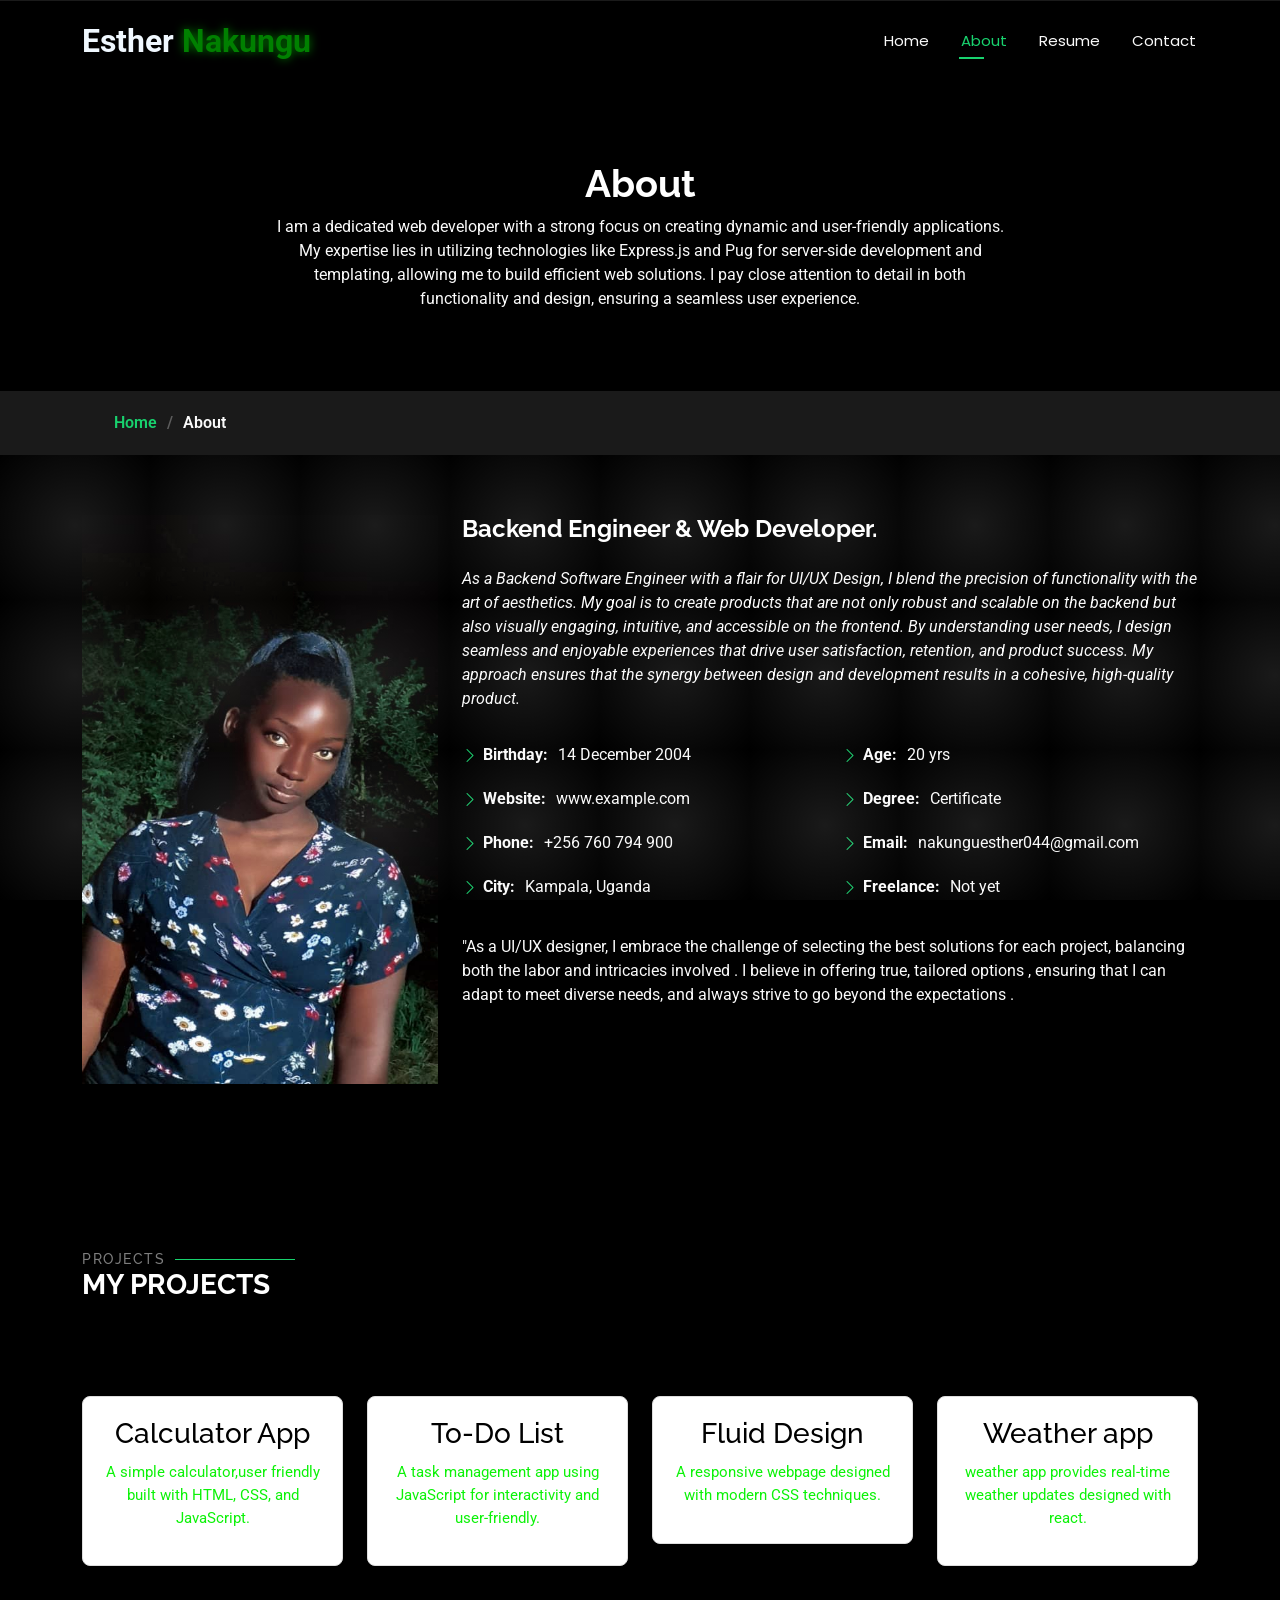
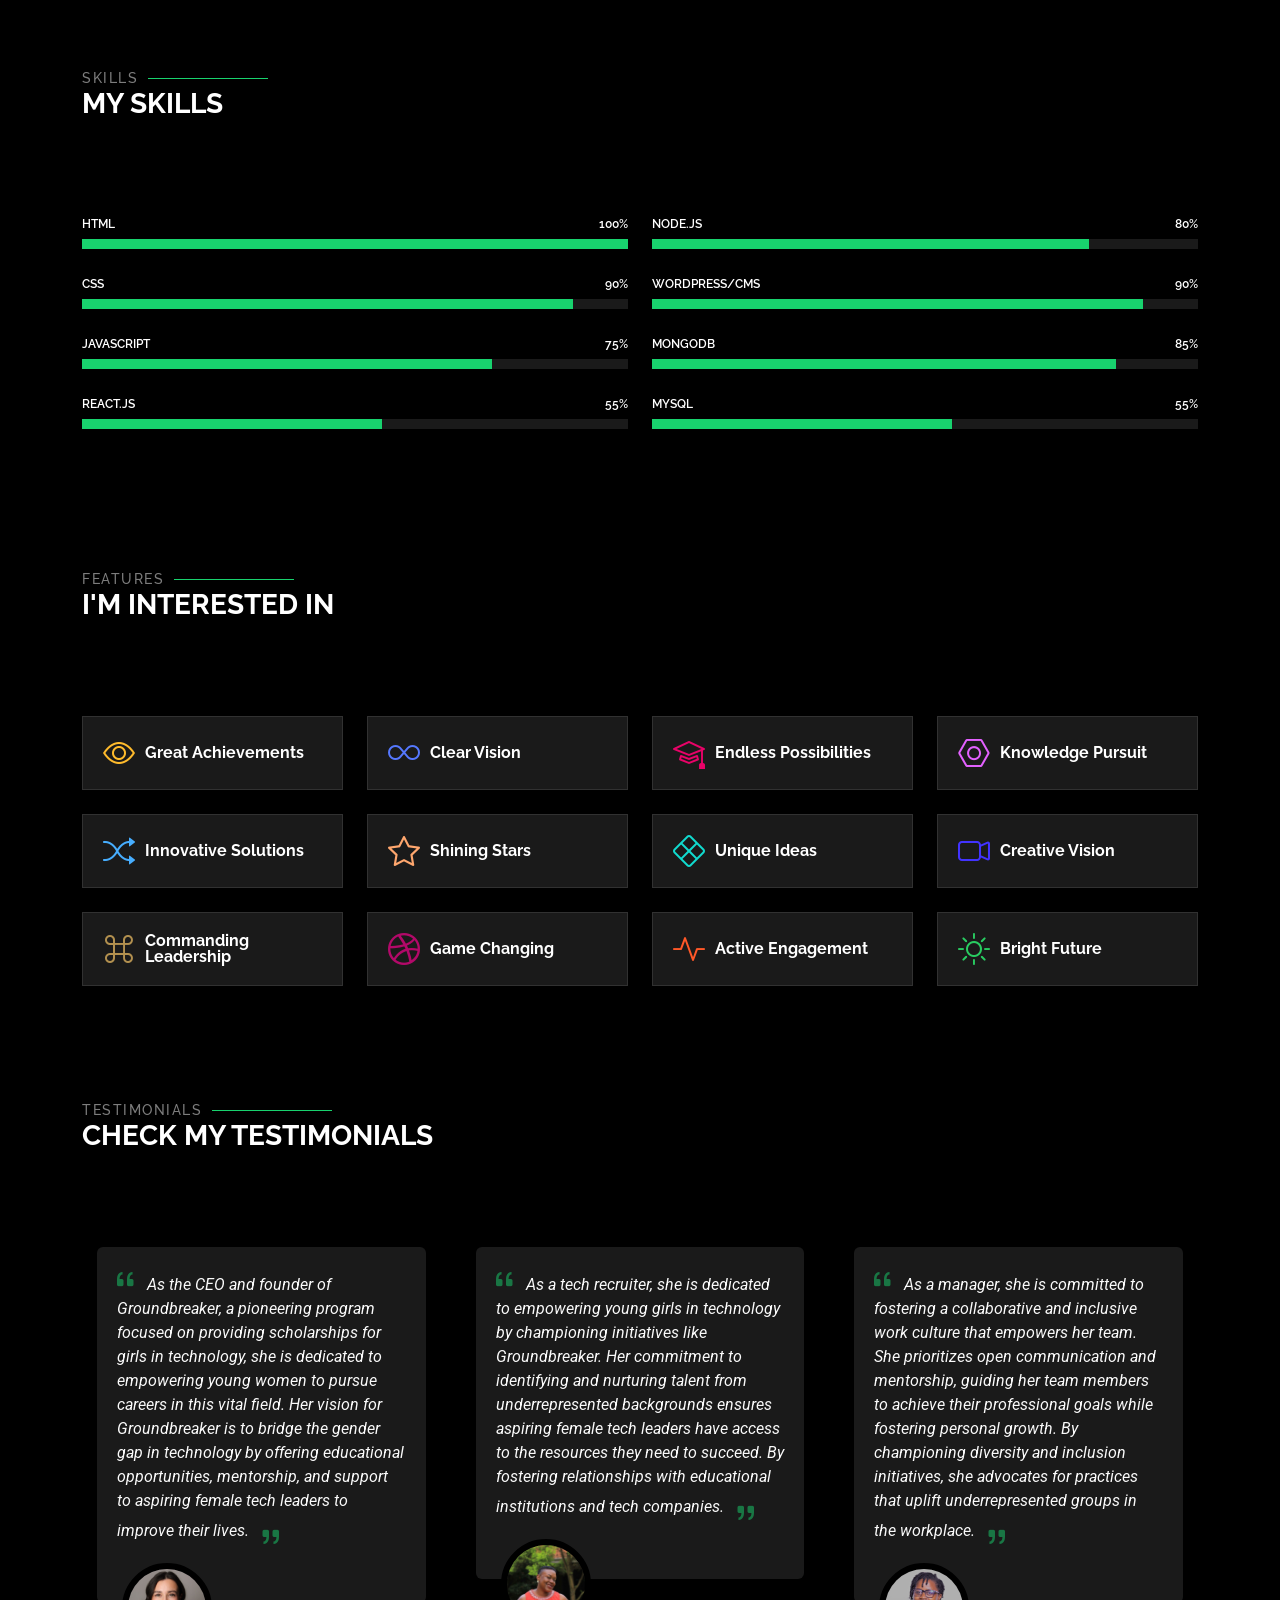
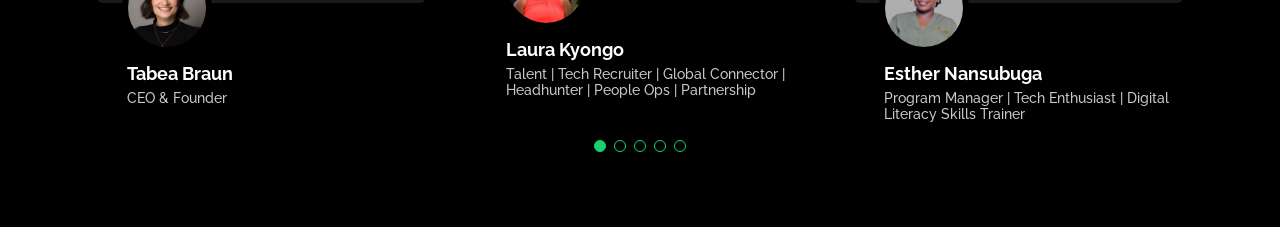
==== commit 9b2feb33: "add the changes" ====
--- a/about.html
+++ b/about.html
@@ -110,7 +110,7 @@
 
         <div class="row gy-4 justify-content-center">
           <div class="col-lg-4">
-            <img src="images/mine.jpg" style="height:90%; width: 100%;" class="img-fluid" alt="">
+            <img src="images/naks.jpg" style="height:90%; width: 100%;" class="img-fluid" alt="">
           </div>
           <div class="col-lg-8 content">
             <h2>Backend Engineer &amp; Web Developer.</h2>
@@ -128,7 +128,7 @@
               </div>
               <div class="col-lg-6">
                 <ul>
-                  <li><i class="bi bi-chevron-right"></i> <strong>Age:</strong> <span>19 yrs</span></li>
+                  <li><i class="bi bi-chevron-right"></i> <strong>Age:</strong> <span>20 yrs</span></li>
                   <li><i class="bi bi-chevron-right"></i> <strong>Degree:</strong> <span>Certificate</span></li>
                   <li><i class="bi bi-chevron-right"></i> <strong>Email:</strong> <span>nakunguesther044@gmail.com</span></li>
                   <li><i class="bi bi-chevron-right"></i> <strong>Freelance:</strong> <span>Not yet</span></li>
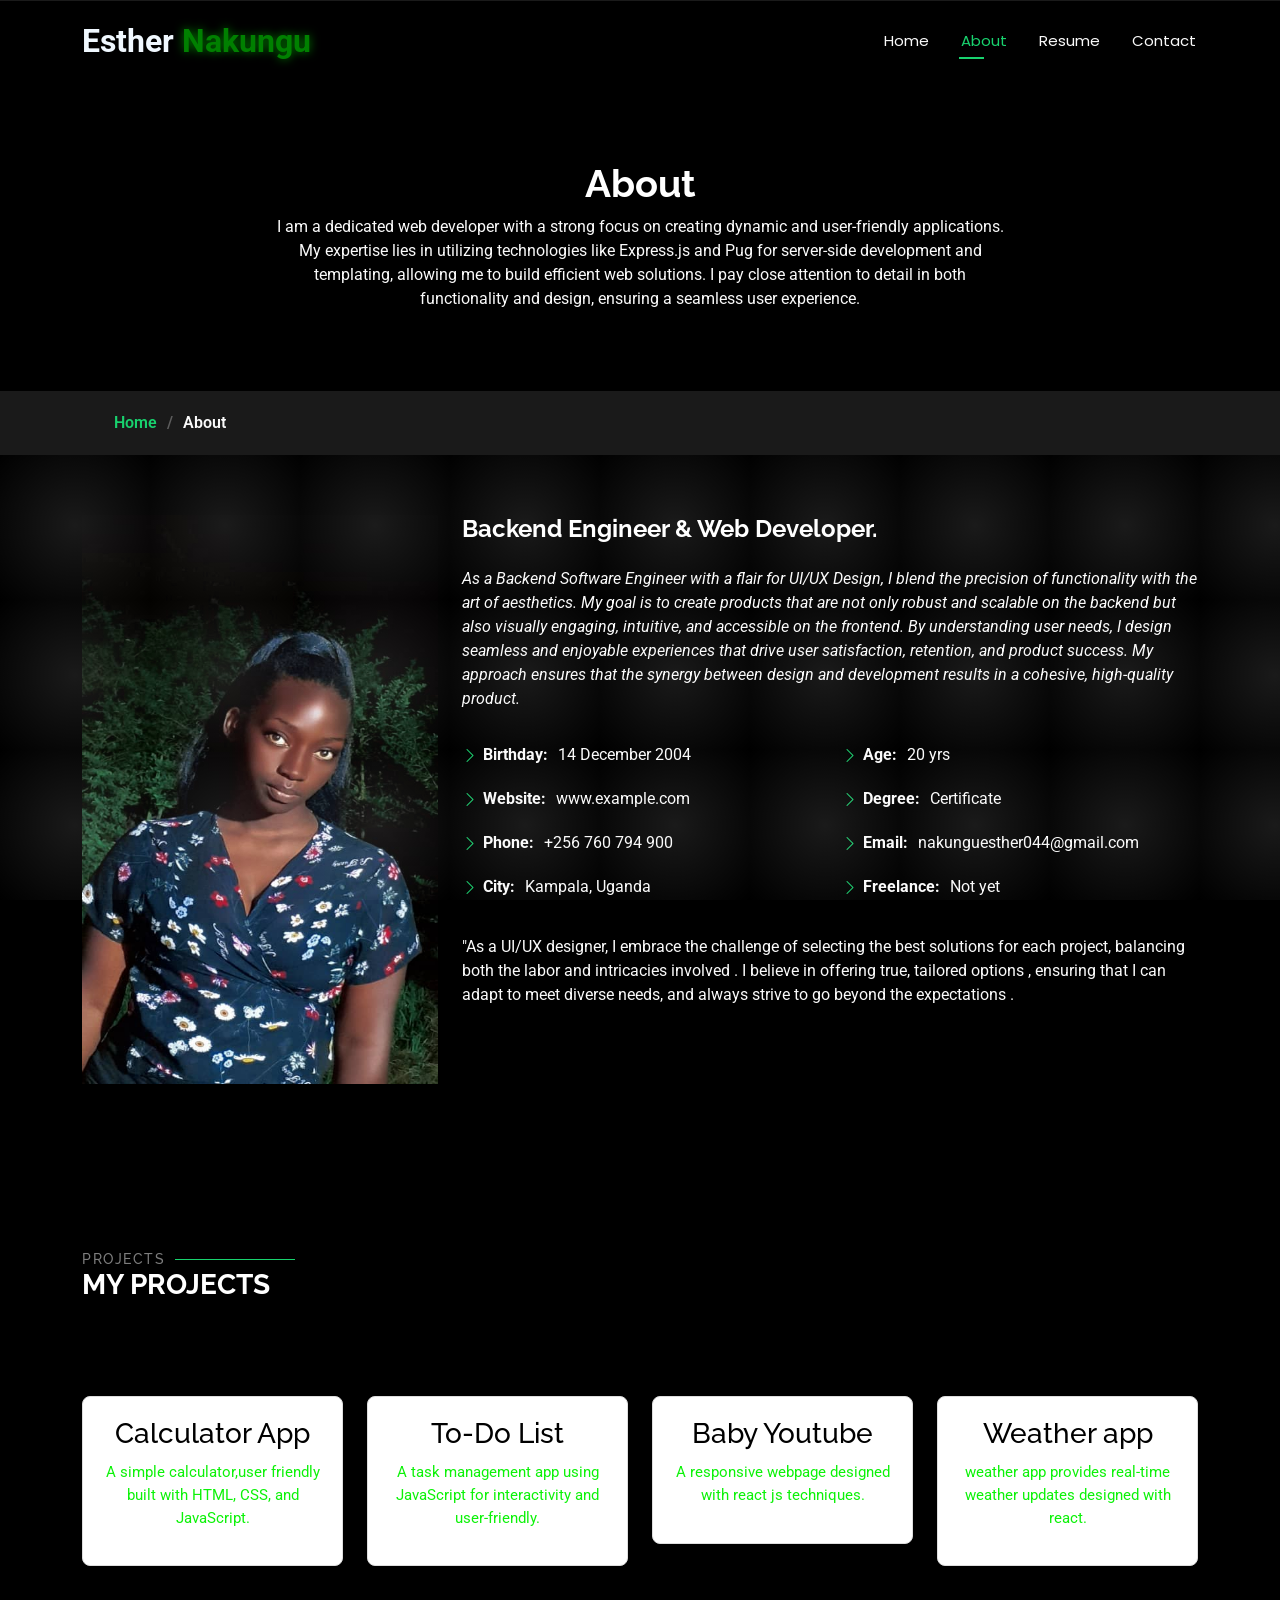
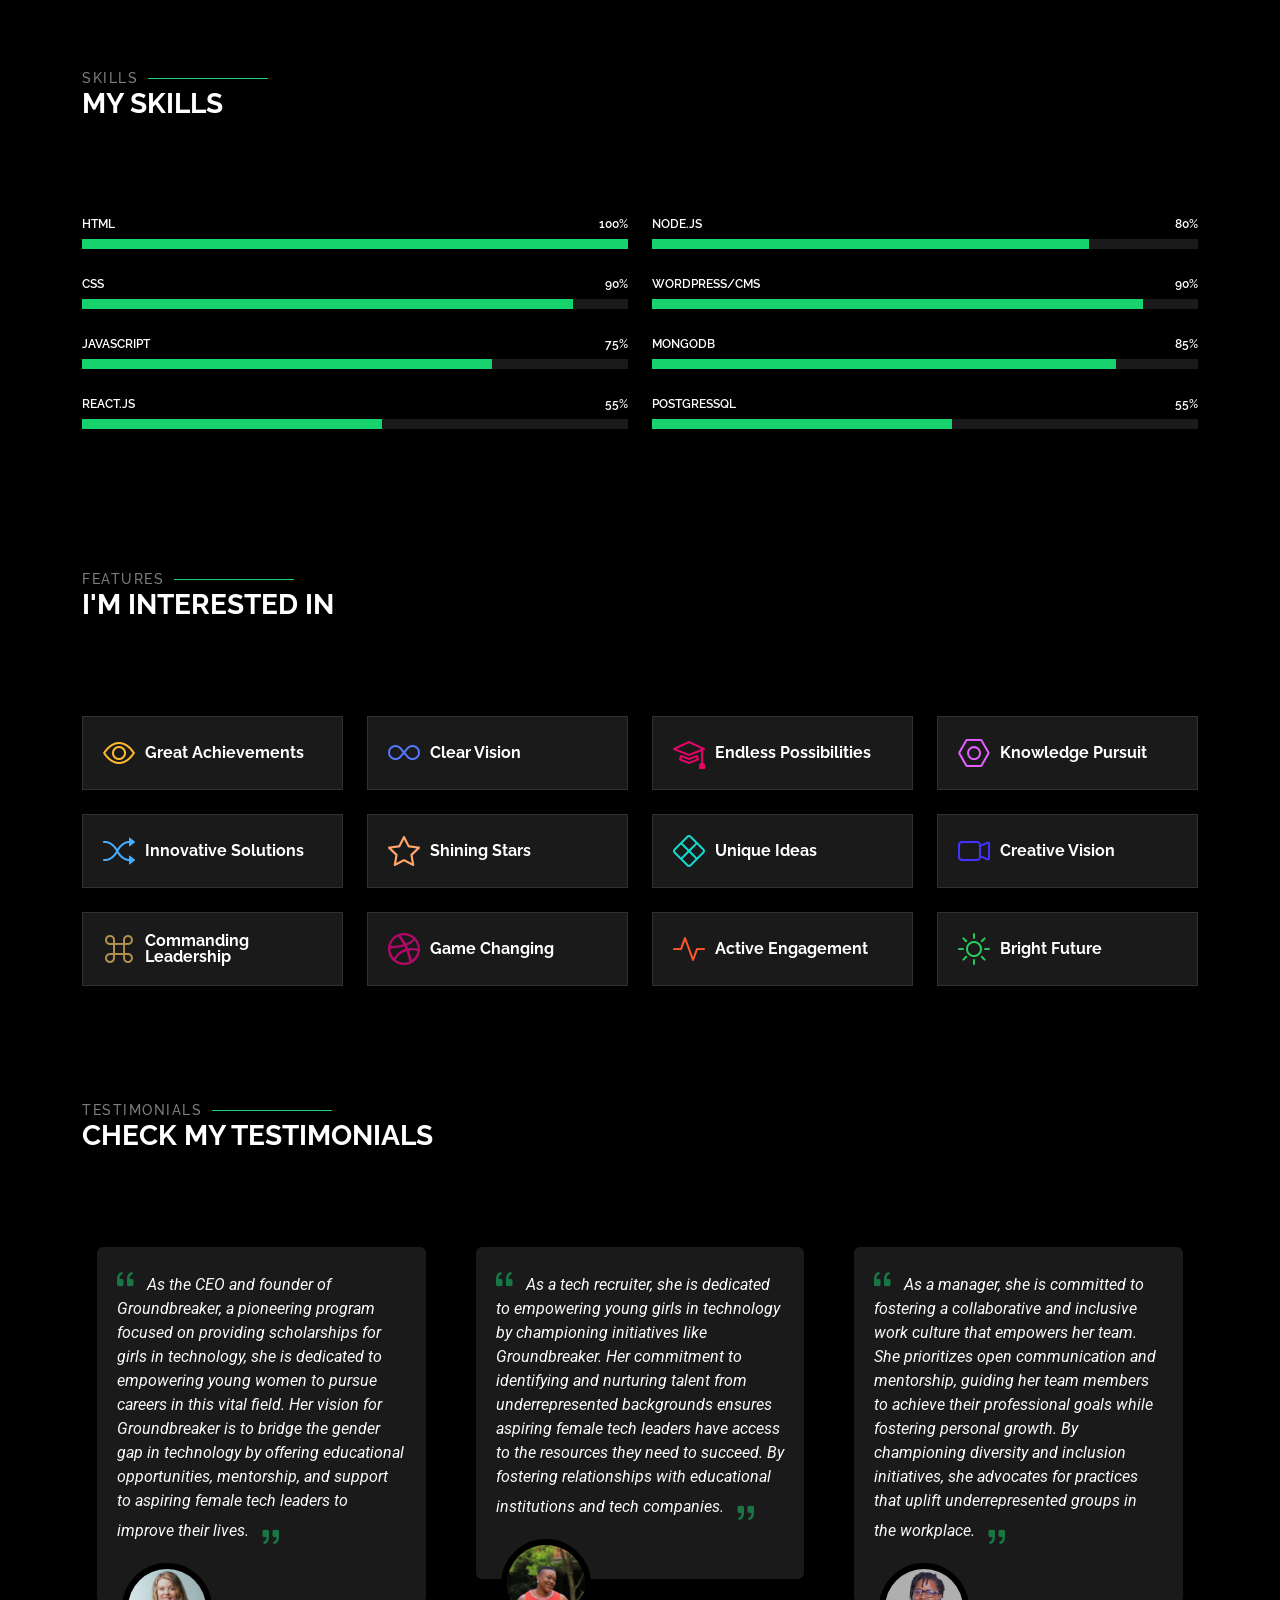
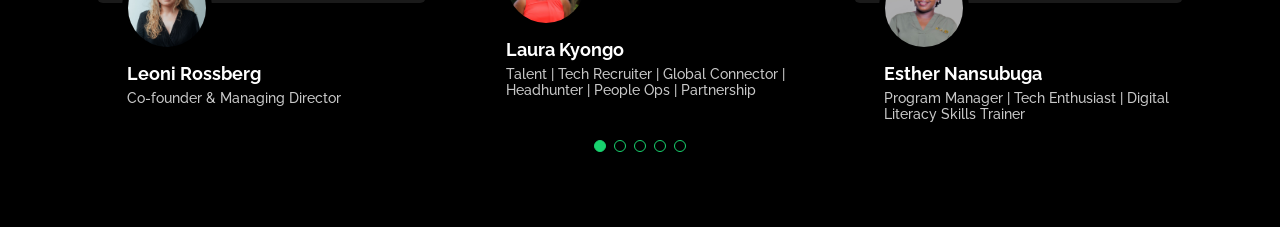
==== commit fa22815f: "ADD ALL" ====
--- a/about.html
+++ b/about.html
@@ -180,10 +180,10 @@
       <!-- Project 3 -->
       <div class="col-lg-3 col-md-6">
         <div class="project-card shadow-sm">
-          <a href="https://nakungu-esther.github.io/Assignment/index.html" target="_blank" class="project-link">
-            <h3>Fluid Design</h3>
+          <a href="https://meek-truffle-06a284.netlify.app/" target="_blank" class="project-link">
+            <h3>Baby Youtube</h3>
           </a>
-          <p>A responsive webpage designed with modern CSS techniques.</p>
+          <p>A responsive webpage designed with react js techniques.</p>
         </div>
       </div>
 
@@ -341,7 +341,7 @@
               </div>
             </div><!-- End Skills Item -->
             <div class="progress">
-              <span class="skill"><span>MySQL</span> <i class="val">55%</i></span>
+              <span class="skill"><span>PostgresSQL</span> <i class="val">55%</i></span>
               <div class="progress-bar-wrap">
                 <div class="progress-bar" role="progressbar" aria-valuenow="55" aria-valuemin="0" aria-valuemax="100"></div>
               </div>
@@ -507,9 +507,10 @@
                     <span>As the CEO and founder of Groundbreaker, a pioneering program focused on providing scholarships for girls in technology, she is dedicated to empowering young women to pursue careers in this vital field. Her vision for Groundbreaker is to bridge the gender gap in technology by offering educational opportunities, mentorship, and support to aspiring female tech leaders to improve their lives.</span>
                     <i class="bi bi-quote quote-icon-right"></i>
                   </p>
-                  <img src="images/dic.jpeg" class="testimonial-img" alt="">
-                  <h3>Tabea Braun</h3>
-                  <h4>CEO &amp; Founder</h4>
+                  <img src="images/image.png" class="testimonial-img" alt="">
+                  <h3>Leoni Rossberg
+                  </h3>
+                  <h4>Co-founder & Managing Director</h4>
                 </div>
               </div><!-- End testimonial item -->
               
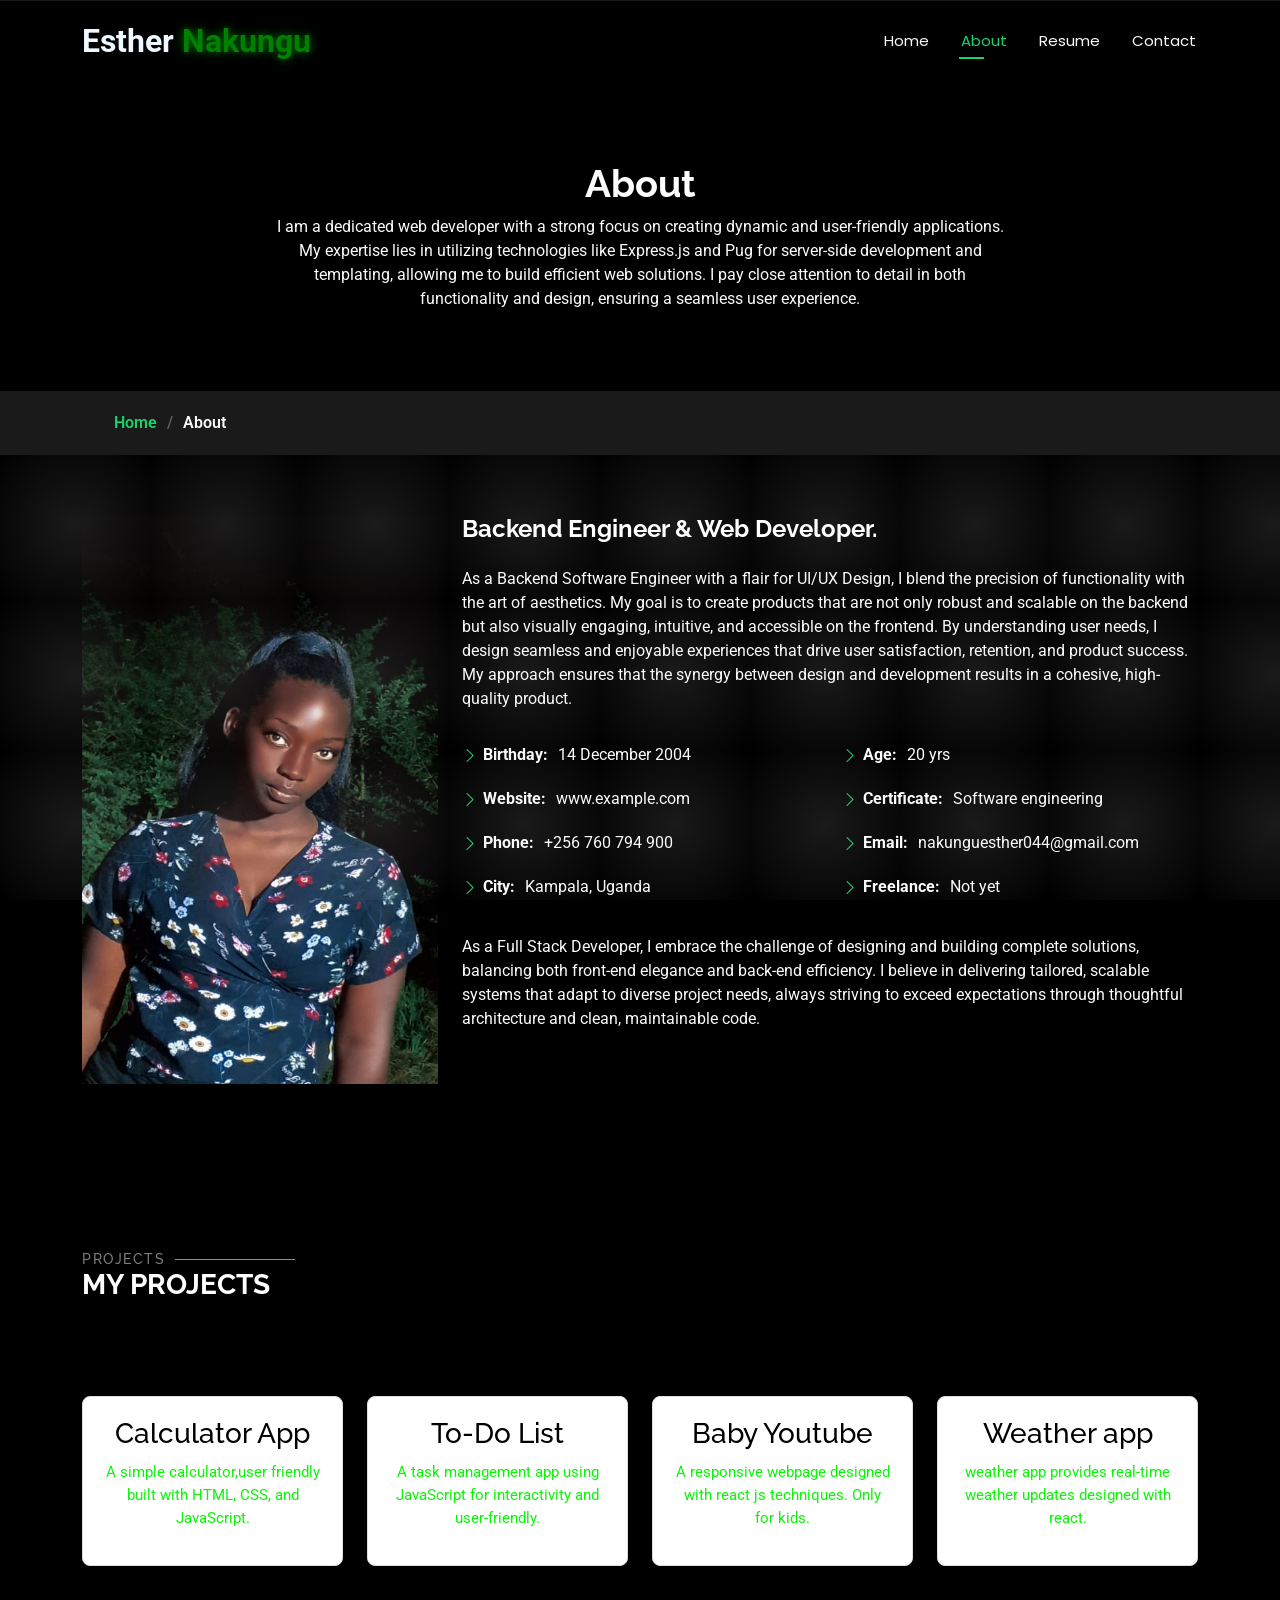
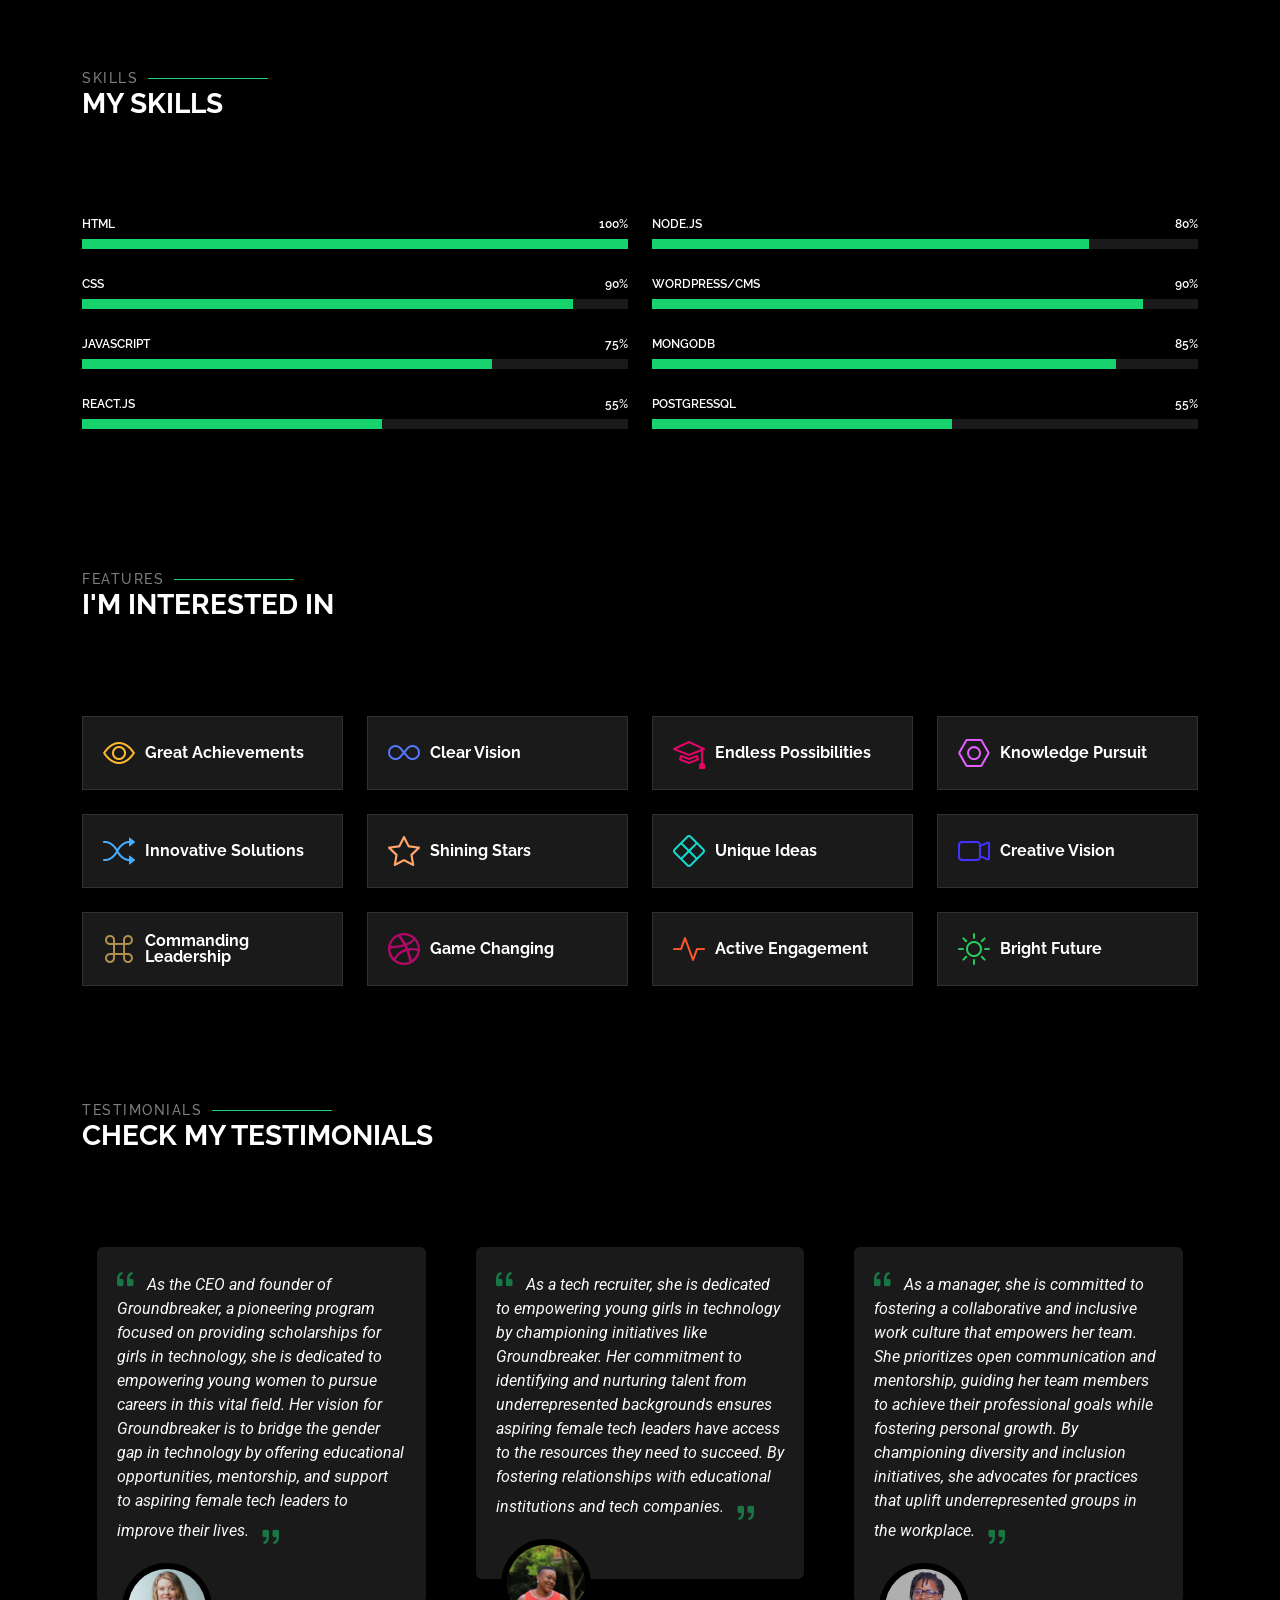
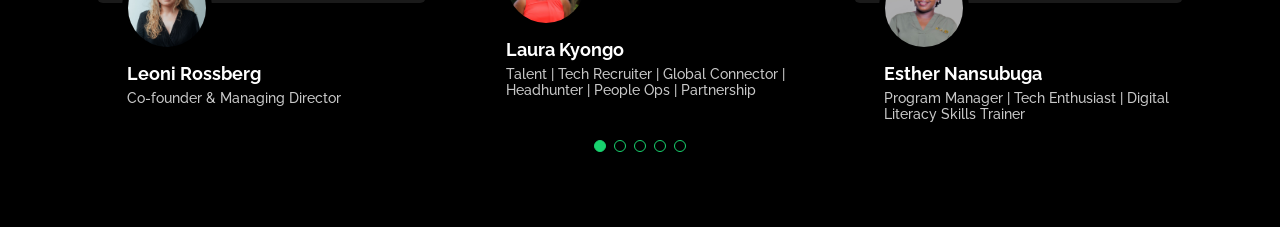
==== commit 1e546658: "addede the getExpensesMetrics controller" ====
--- a/about.html
+++ b/about.html
@@ -114,7 +114,7 @@
           </div>
           <div class="col-lg-8 content">
             <h2>Backend Engineer &amp; Web Developer.</h2>
-            <p class="fst-italic py-3">
+            <p class="py-3">
               As a Backend Software Engineer with a flair for UI/UX Design, I blend the precision of functionality with the art of aesthetics. My goal is to create products that are not only robust and scalable on the backend but also visually engaging, intuitive, and accessible on the frontend. By understanding user needs, I design seamless and enjoyable experiences that drive user satisfaction, retention, and product success. My approach ensures that the synergy between design and development results in a cohesive, high-quality product.
             </p>
             <div class="row">
@@ -129,15 +129,16 @@
               <div class="col-lg-6">
                 <ul>
                   <li><i class="bi bi-chevron-right"></i> <strong>Age:</strong> <span>20 yrs</span></li>
-                  <li><i class="bi bi-chevron-right"></i> <strong>Degree:</strong> <span>Certificate</span></li>
+                  <li><i class="bi bi-chevron-right"></i> <strong>Certificate:</strong> <span>Software engineering</span></li>
                   <li><i class="bi bi-chevron-right"></i> <strong>Email:</strong> <span>nakunguesther044@gmail.com</span></li>
                   <li><i class="bi bi-chevron-right"></i> <strong>Freelance:</strong> <span>Not yet</span></li>
                 </ul>
               </div>
             </div>
             <p class="py-3">
-                "As a UI/UX designer, I embrace the challenge of selecting the best solutions  for each project, balancing both the labor and intricacies involved . I believe in offering true, tailored options , ensuring that I can adapt to meet diverse needs, and always strive to go beyond the expectations .
-            </p>
+              As a Full Stack Developer, I embrace the challenge of designing and building complete solutions, balancing both front-end elegance and back-end efficiency. I believe in delivering tailored, scalable systems that adapt to diverse project needs, always striving to exceed expectations through thoughtful architecture and clean, maintainable code.
+          </p>
+          
           </div>
         </div>
 
@@ -183,7 +184,7 @@
           <a href="https://meek-truffle-06a284.netlify.app/" target="_blank" class="project-link">
             <h3>Baby Youtube</h3>
           </a>
-          <p>A responsive webpage designed with react js techniques.</p>
+          <p>A responsive webpage designed with react js techniques. Only for kids.</p>
         </div>
       </div>
 
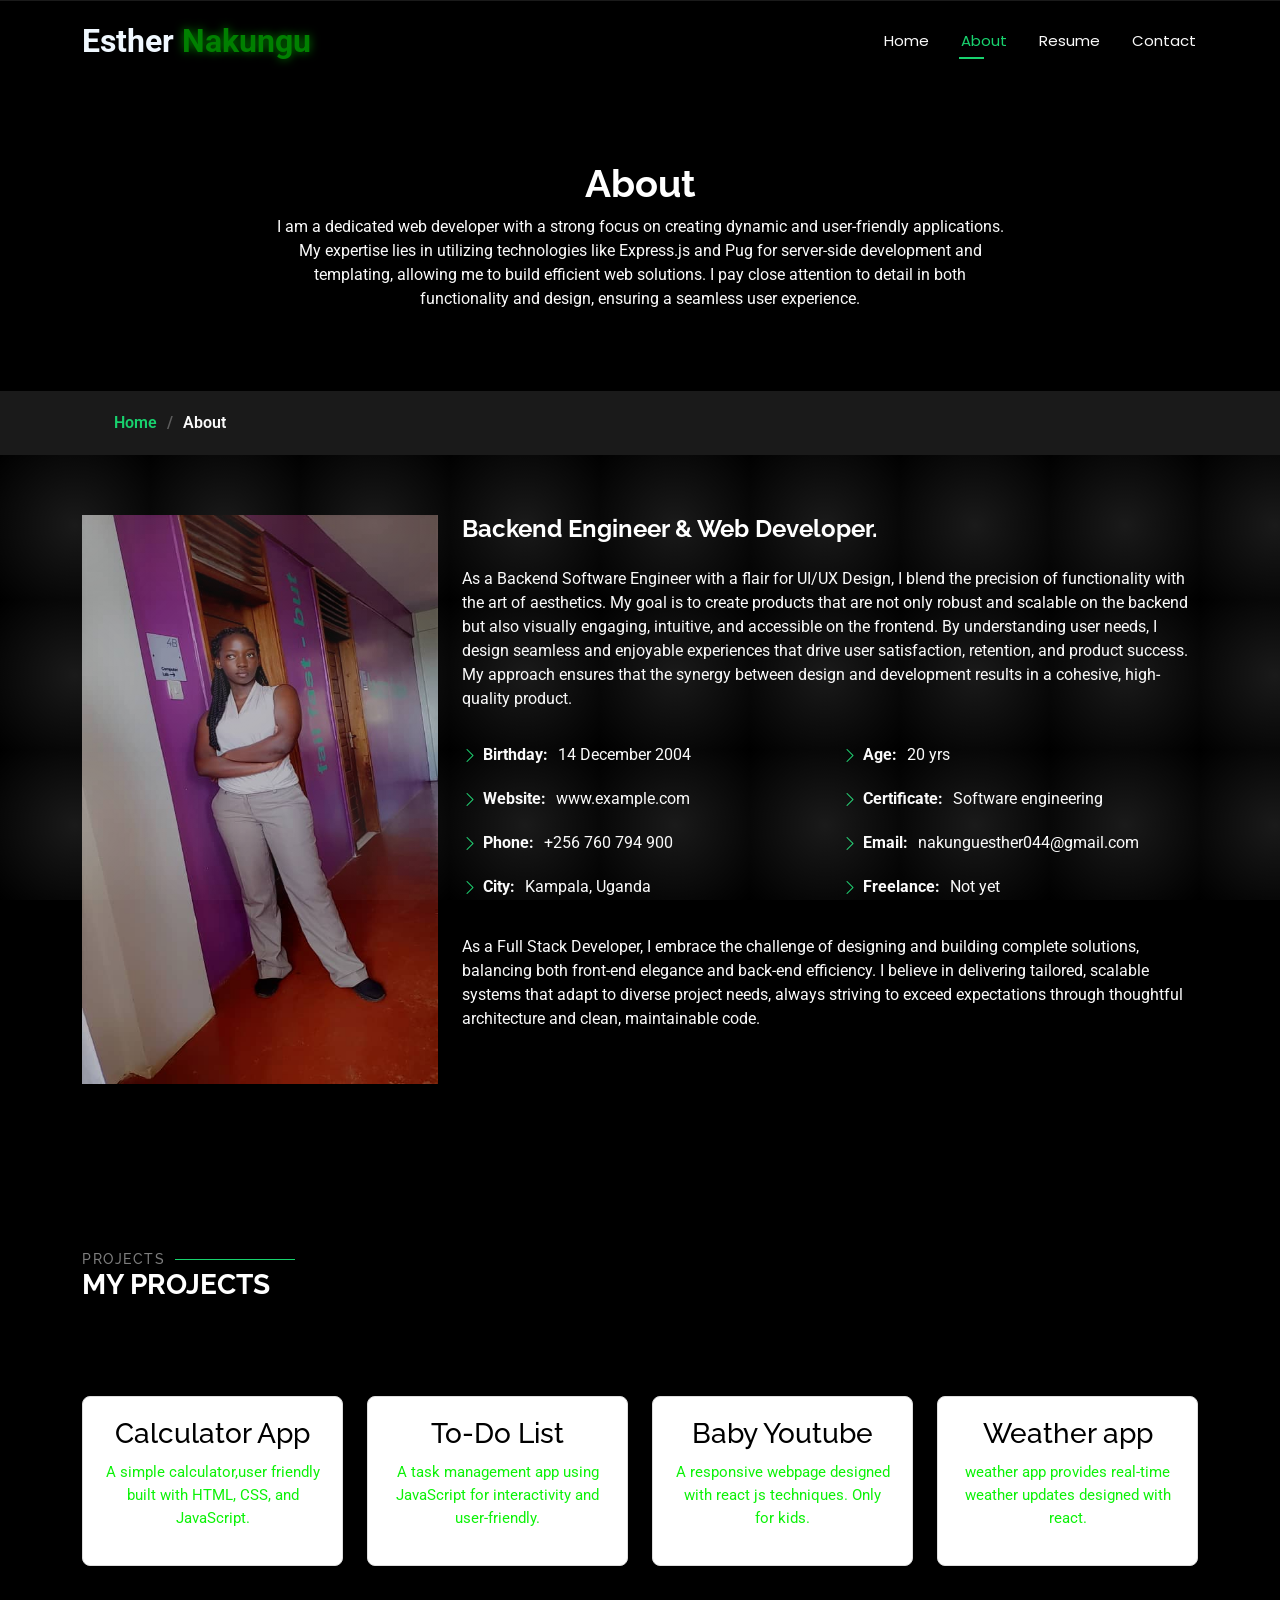
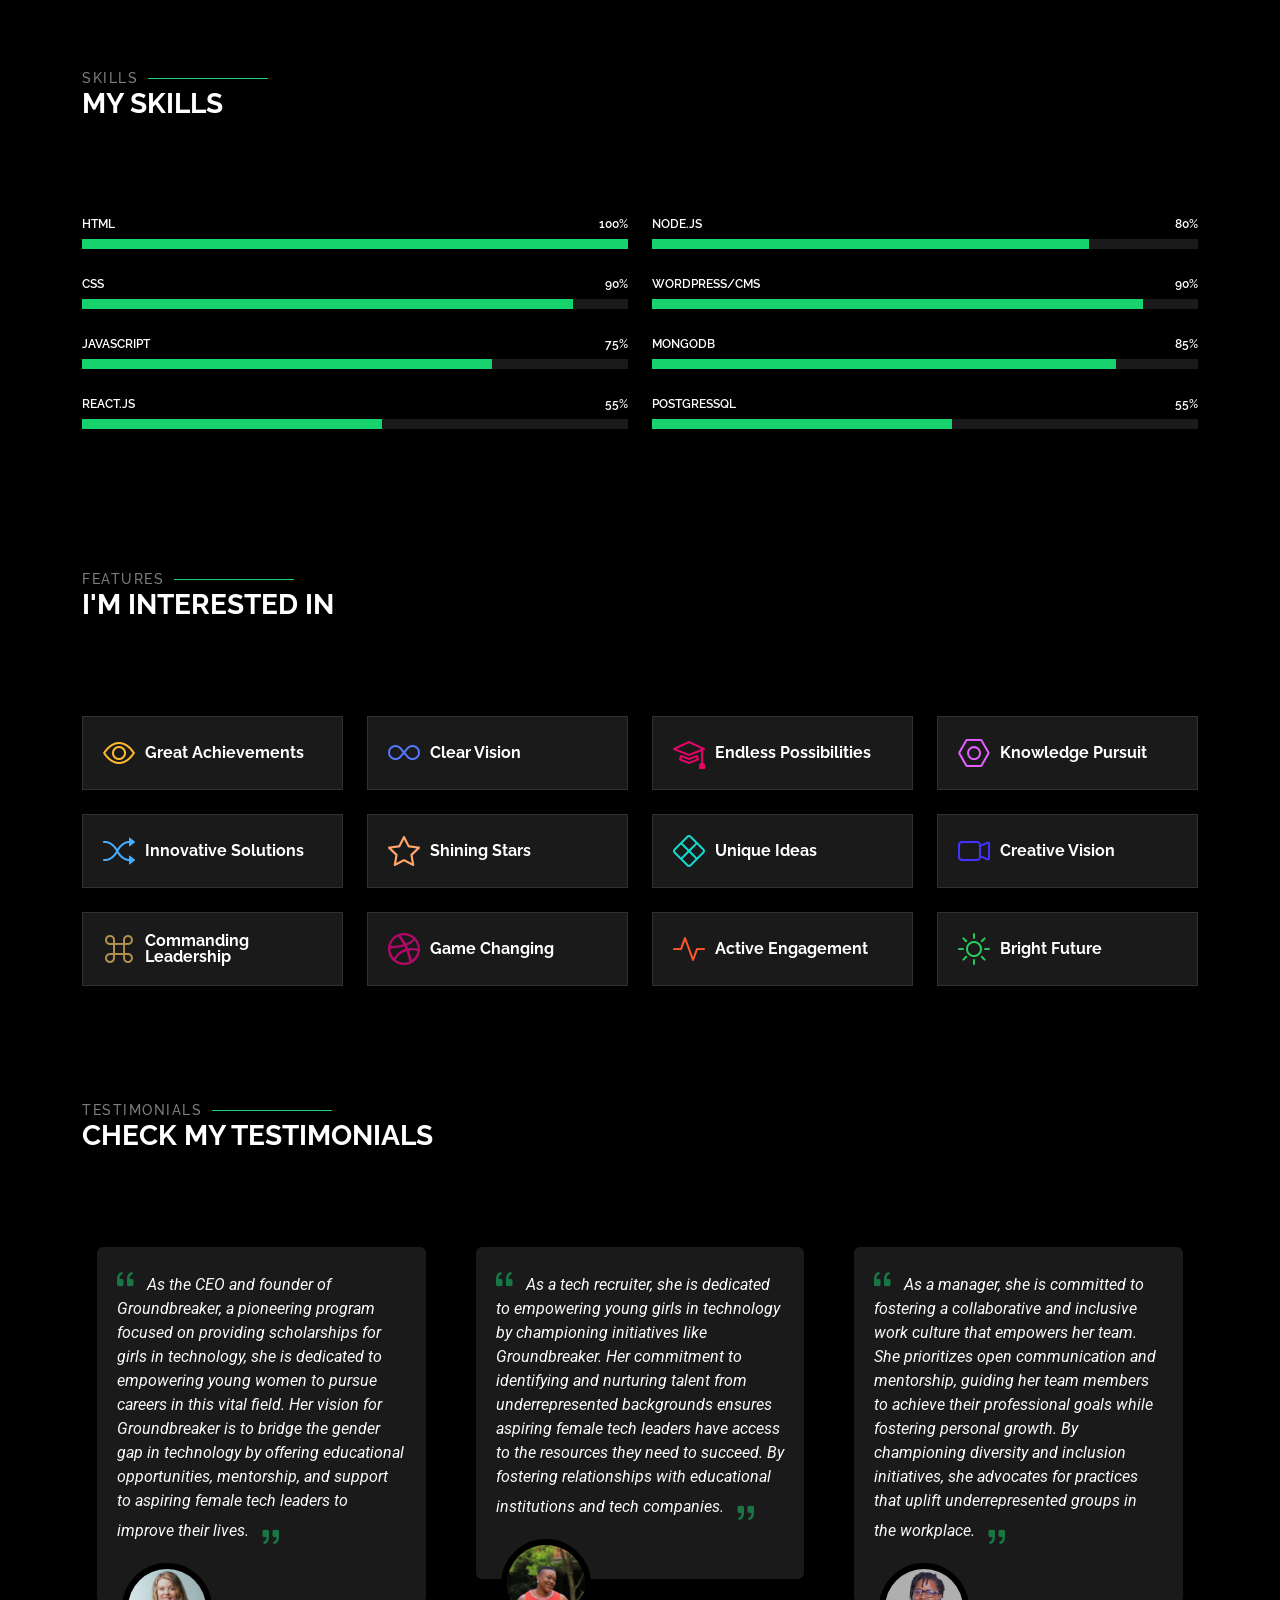
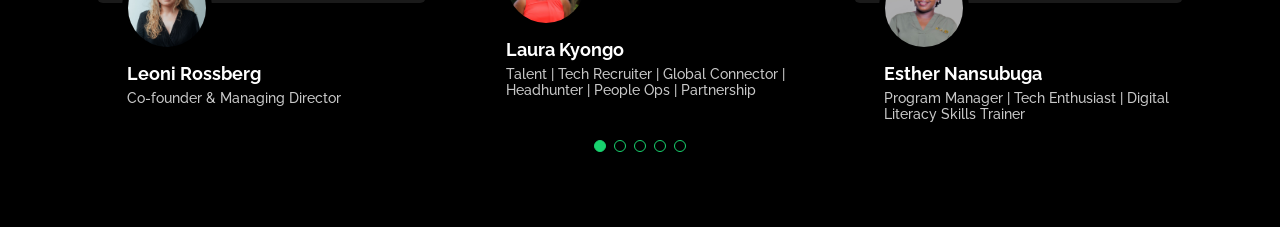
==== commit a716b084: "Adjusting the profile" ====
--- a/about.html
+++ b/about.html
@@ -110,7 +110,7 @@
 
         <div class="row gy-4 justify-content-center">
           <div class="col-lg-4">
-            <img src="images/naks.jpg" style="height:90%; width: 100%;" class="img-fluid" alt="">
+            <img src="images/tttt.jpg" style="height:90%; width: 100%;" class="img-fluid" alt="">
           </div>
           <div class="col-lg-8 content">
             <h2>Backend Engineer &amp; Web Developer.</h2>
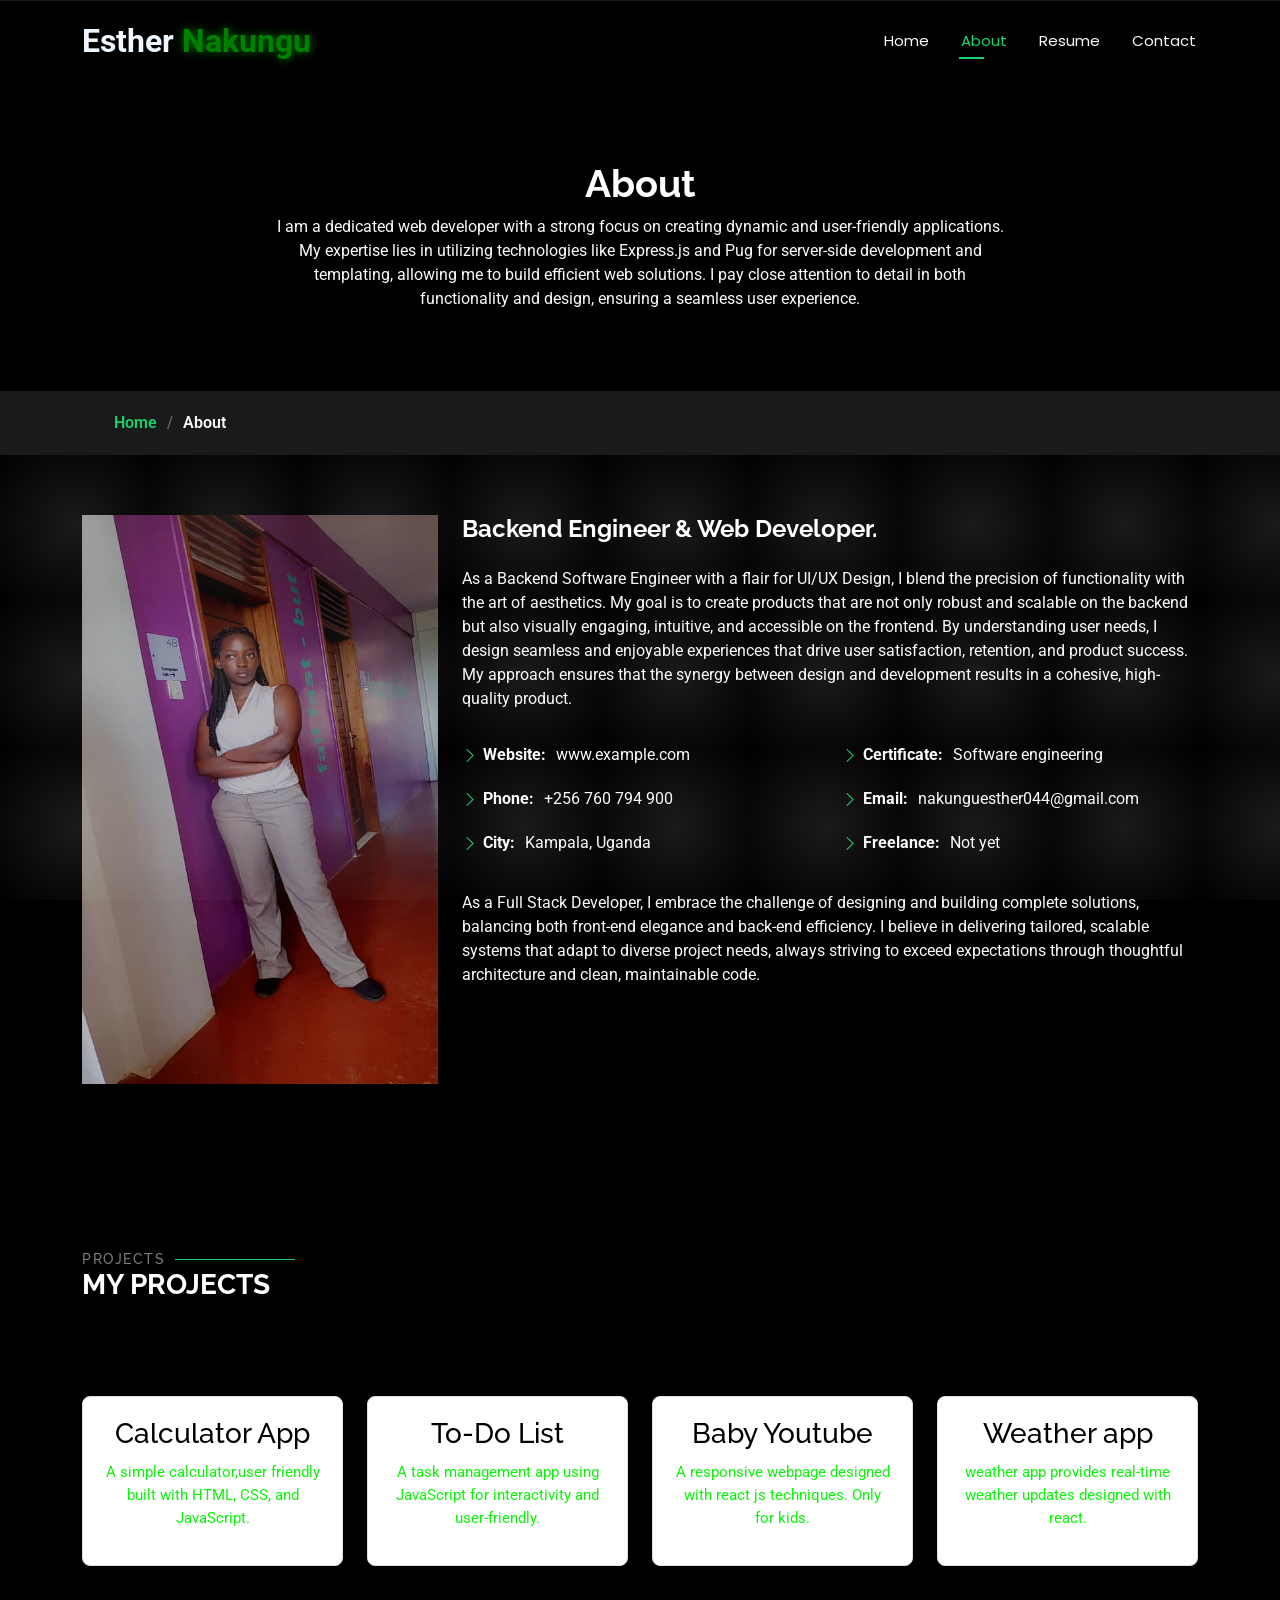
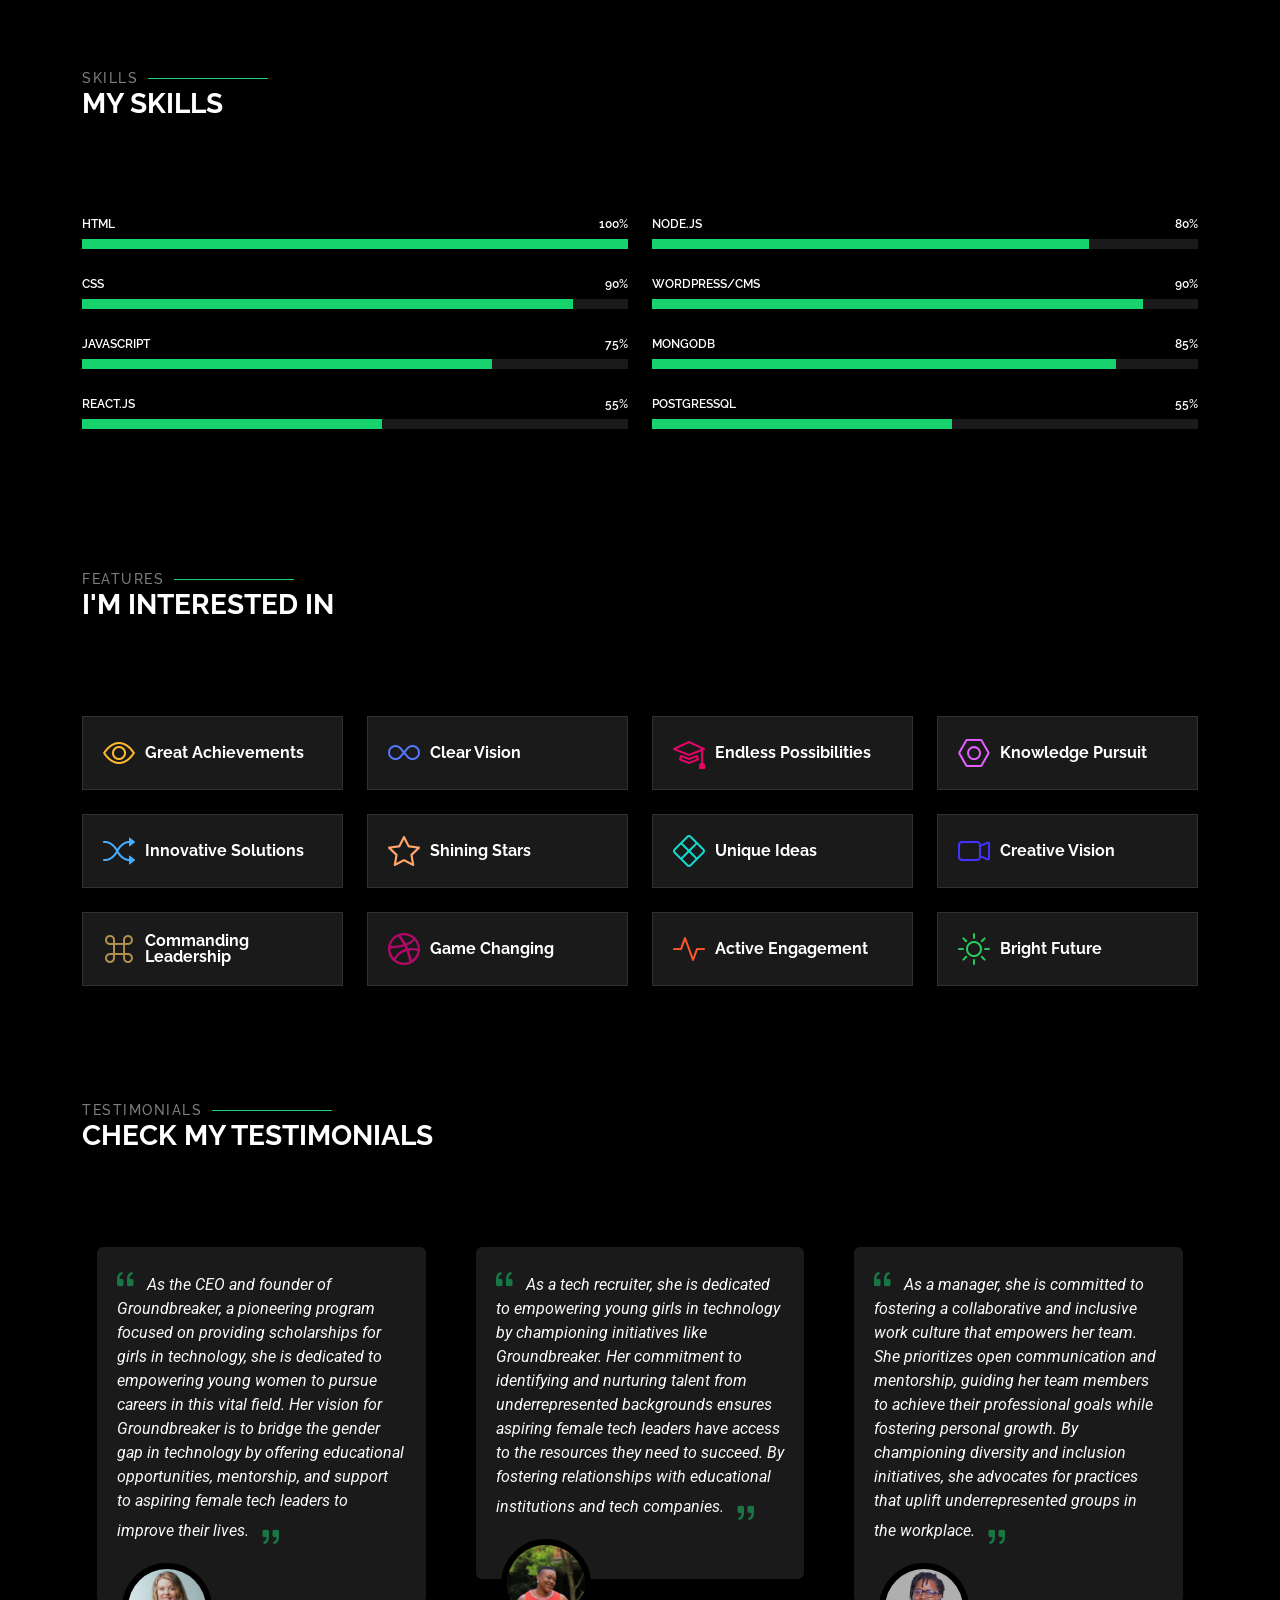
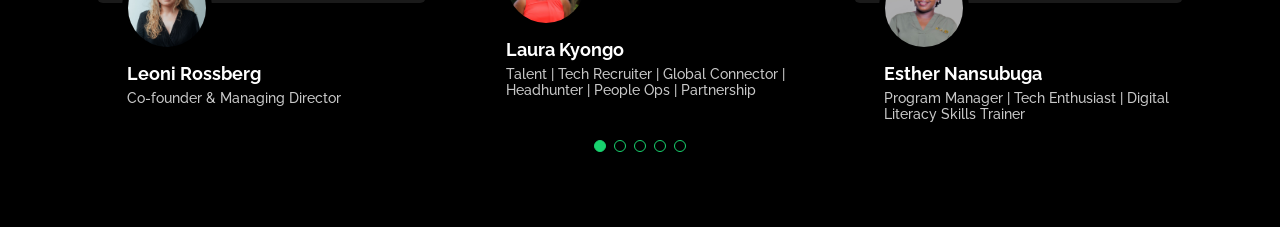
==== commit 0eff1d5f: "setting up staff" ====
--- a/about.html
+++ b/about.html
@@ -120,7 +120,7 @@
             <div class="row">
               <div class="col-lg-6">
                 <ul>
-                  <li><i class="bi bi-chevron-right"></i> <strong>Birthday:</strong> <span>14 December 2004</span></li>
+                  <!-- <li><i class="bi bi-chevron-right"></i> <strong>Birthday:</strong> <span>14 December 2004</span></li> -->
                   <li><i class="bi bi-chevron-right"></i> <strong>Website:</strong> <span>www.example.com</span></li>
                   <li><i class="bi bi-chevron-right"></i> <strong>Phone:</strong> <span>+256 760 794 900</span></li>
                   <li><i class="bi bi-chevron-right"></i> <strong>City:</strong> <span>Kampala, Uganda</span></li>
@@ -128,7 +128,7 @@
               </div>
               <div class="col-lg-6">
                 <ul>
-                  <li><i class="bi bi-chevron-right"></i> <strong>Age:</strong> <span>20 yrs</span></li>
+                  <!-- <li><i class="bi bi-chevron-right"></i> <strong>Age:</strong> <span>20 yrs</span></li> -->
                   <li><i class="bi bi-chevron-right"></i> <strong>Certificate:</strong> <span>Software engineering</span></li>
                   <li><i class="bi bi-chevron-right"></i> <strong>Email:</strong> <span>nakunguesther044@gmail.com</span></li>
                   <li><i class="bi bi-chevron-right"></i> <strong>Freelance:</strong> <span>Not yet</span></li>
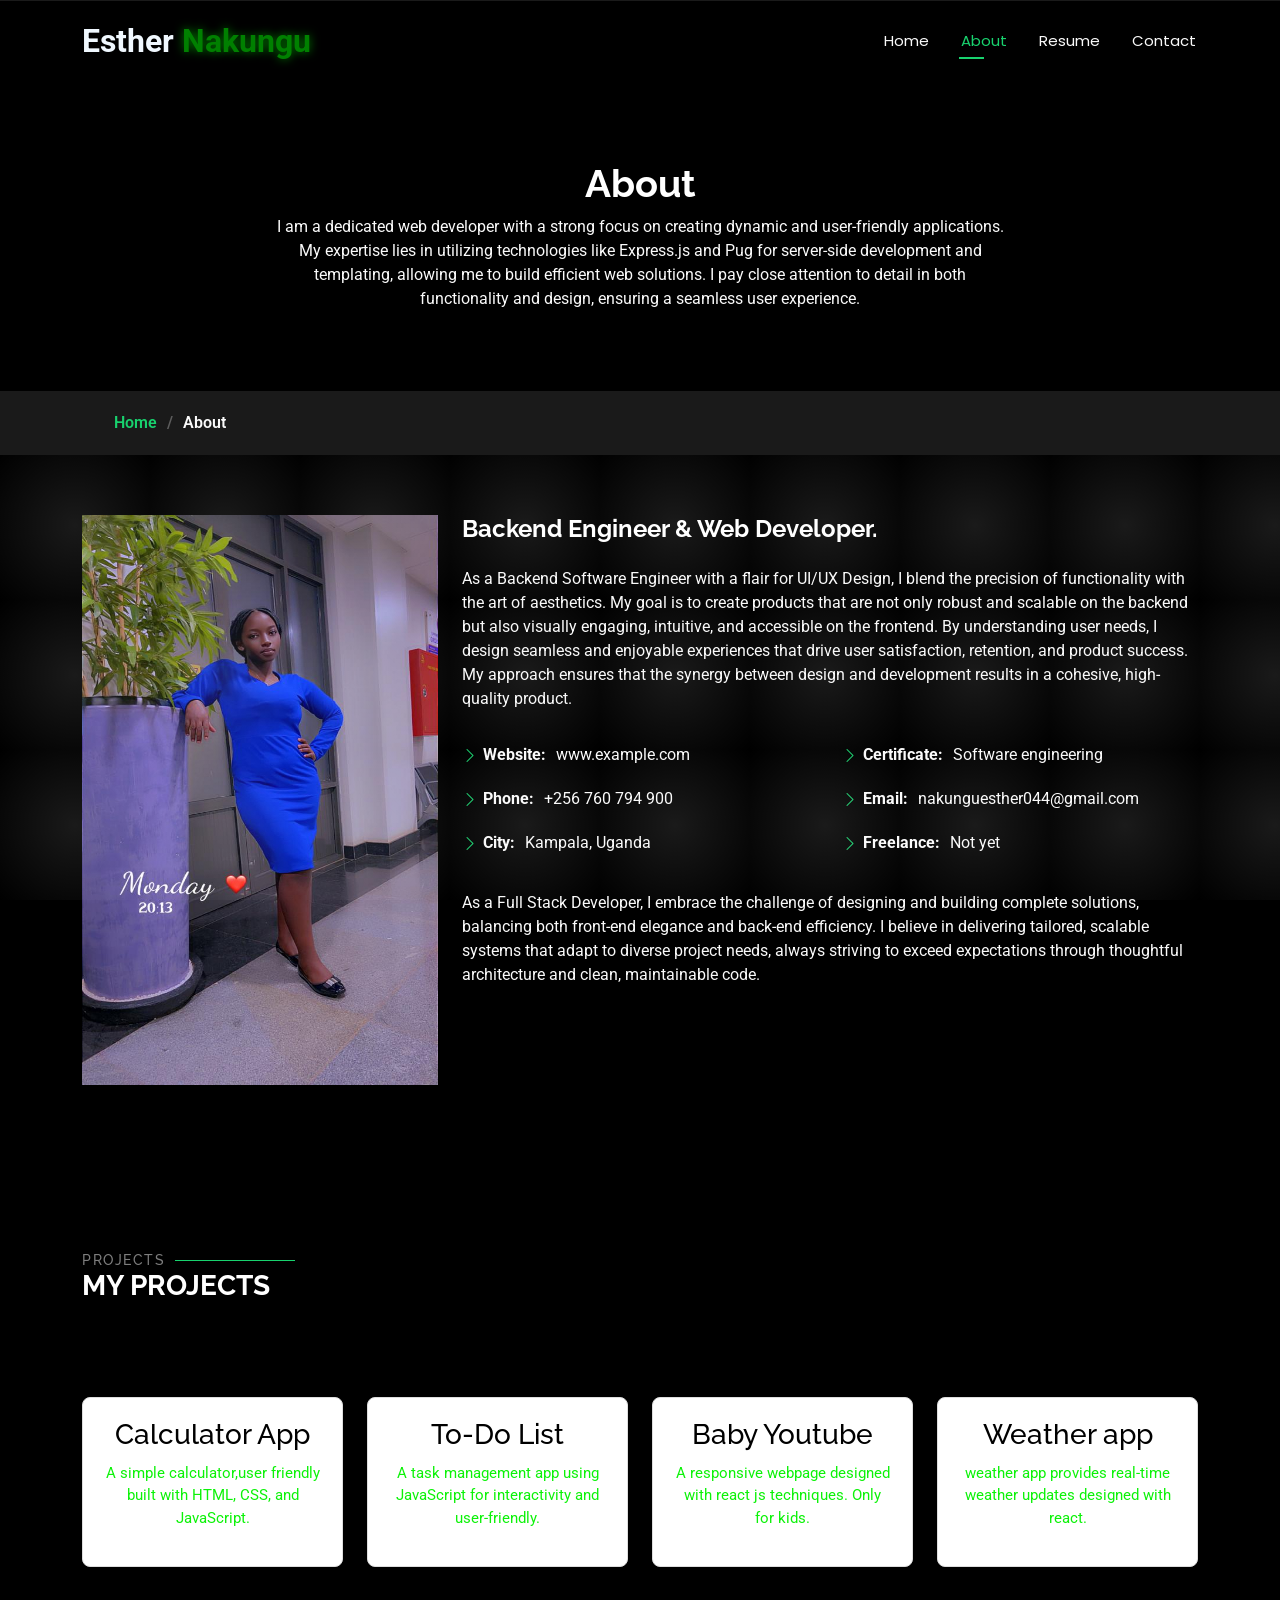
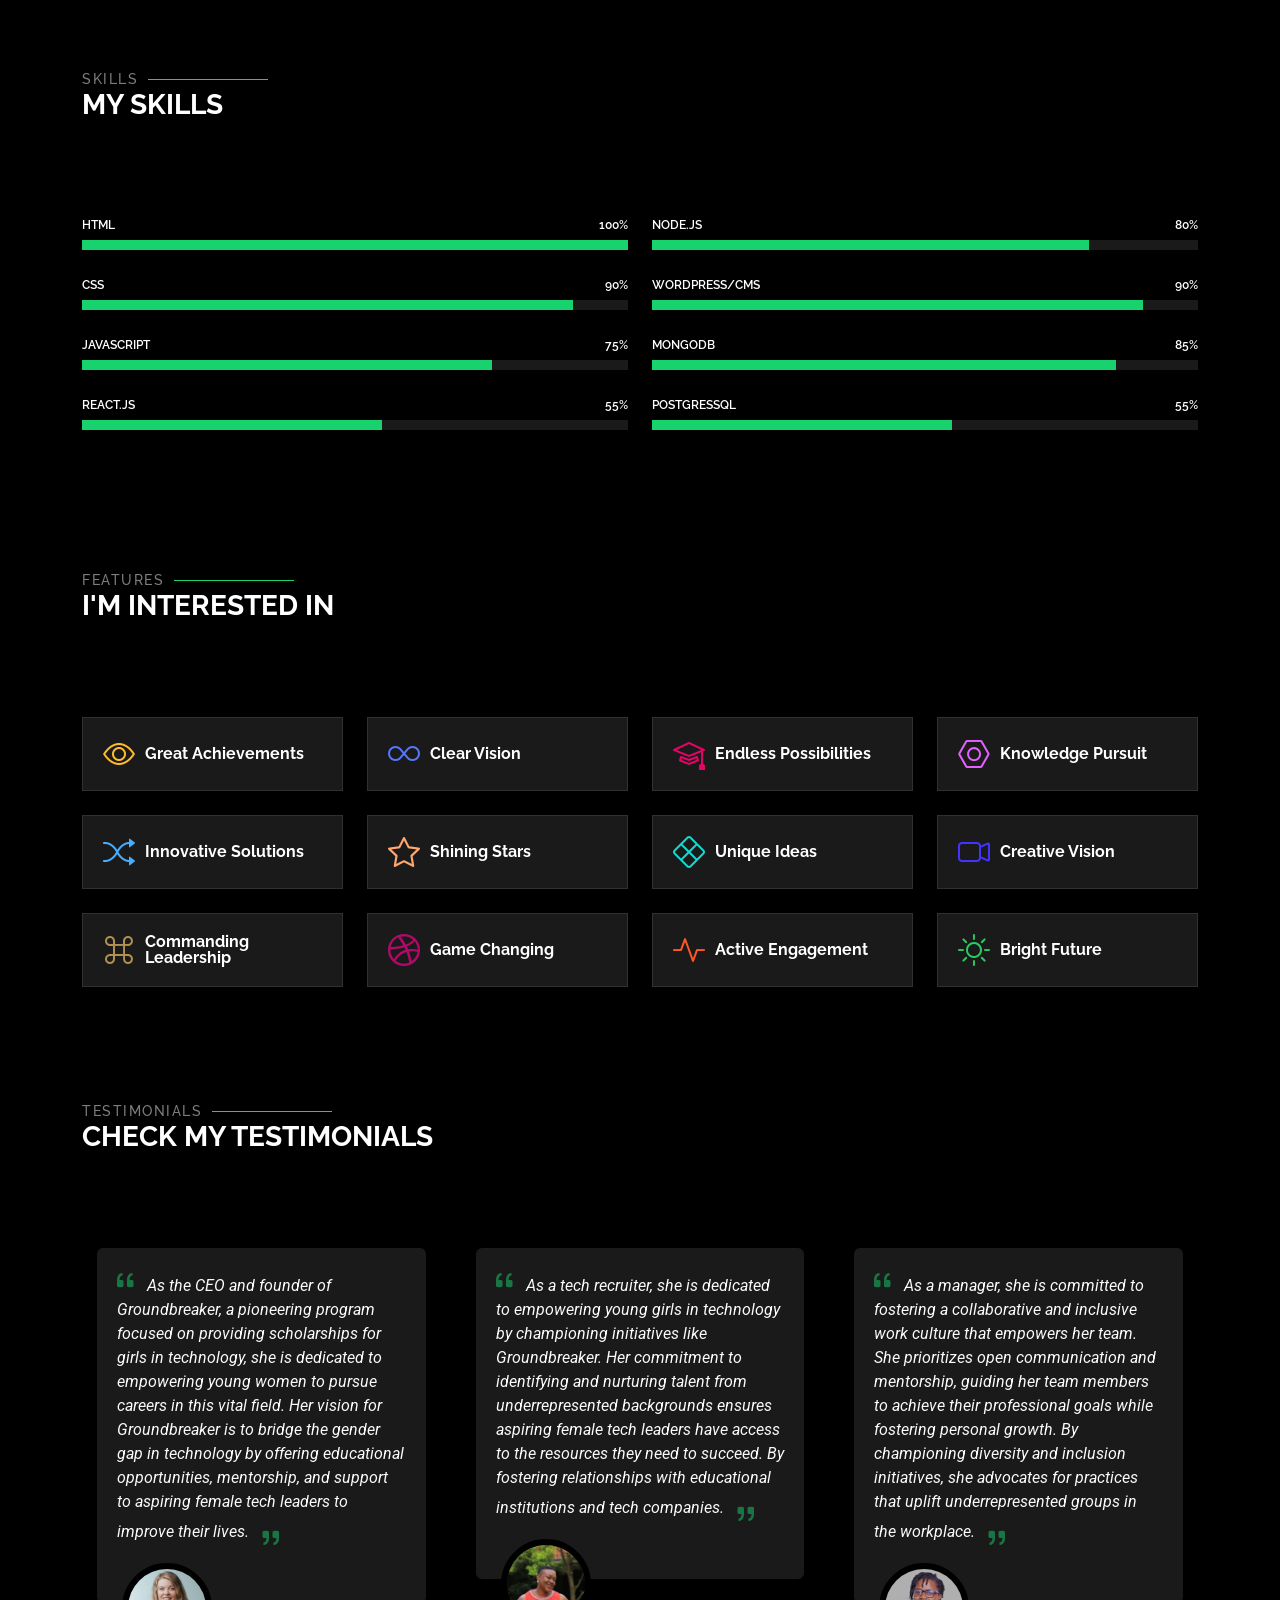
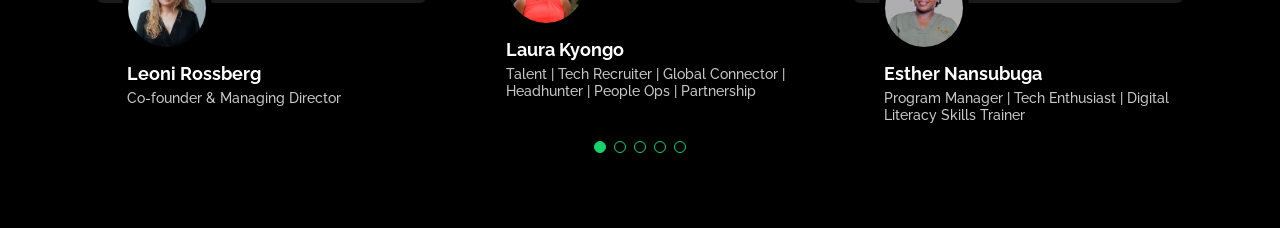
==== commit 8c4c7b10: "first commit" ====
--- a/about.html
+++ b/about.html
@@ -110,7 +110,7 @@
 
         <div class="row gy-4 justify-content-center">
           <div class="col-lg-4">
-            <img src="images/tttt.jpg" style="height:90%; width: 100%;" class="img-fluid" alt="">
+            <img src="images/Vscode 238.jpg" style="height:90%; width: 100%;" class="img-fluid" alt="">
           </div>
           <div class="col-lg-8 content">
             <h2>Backend Engineer &amp; Web Developer.</h2>
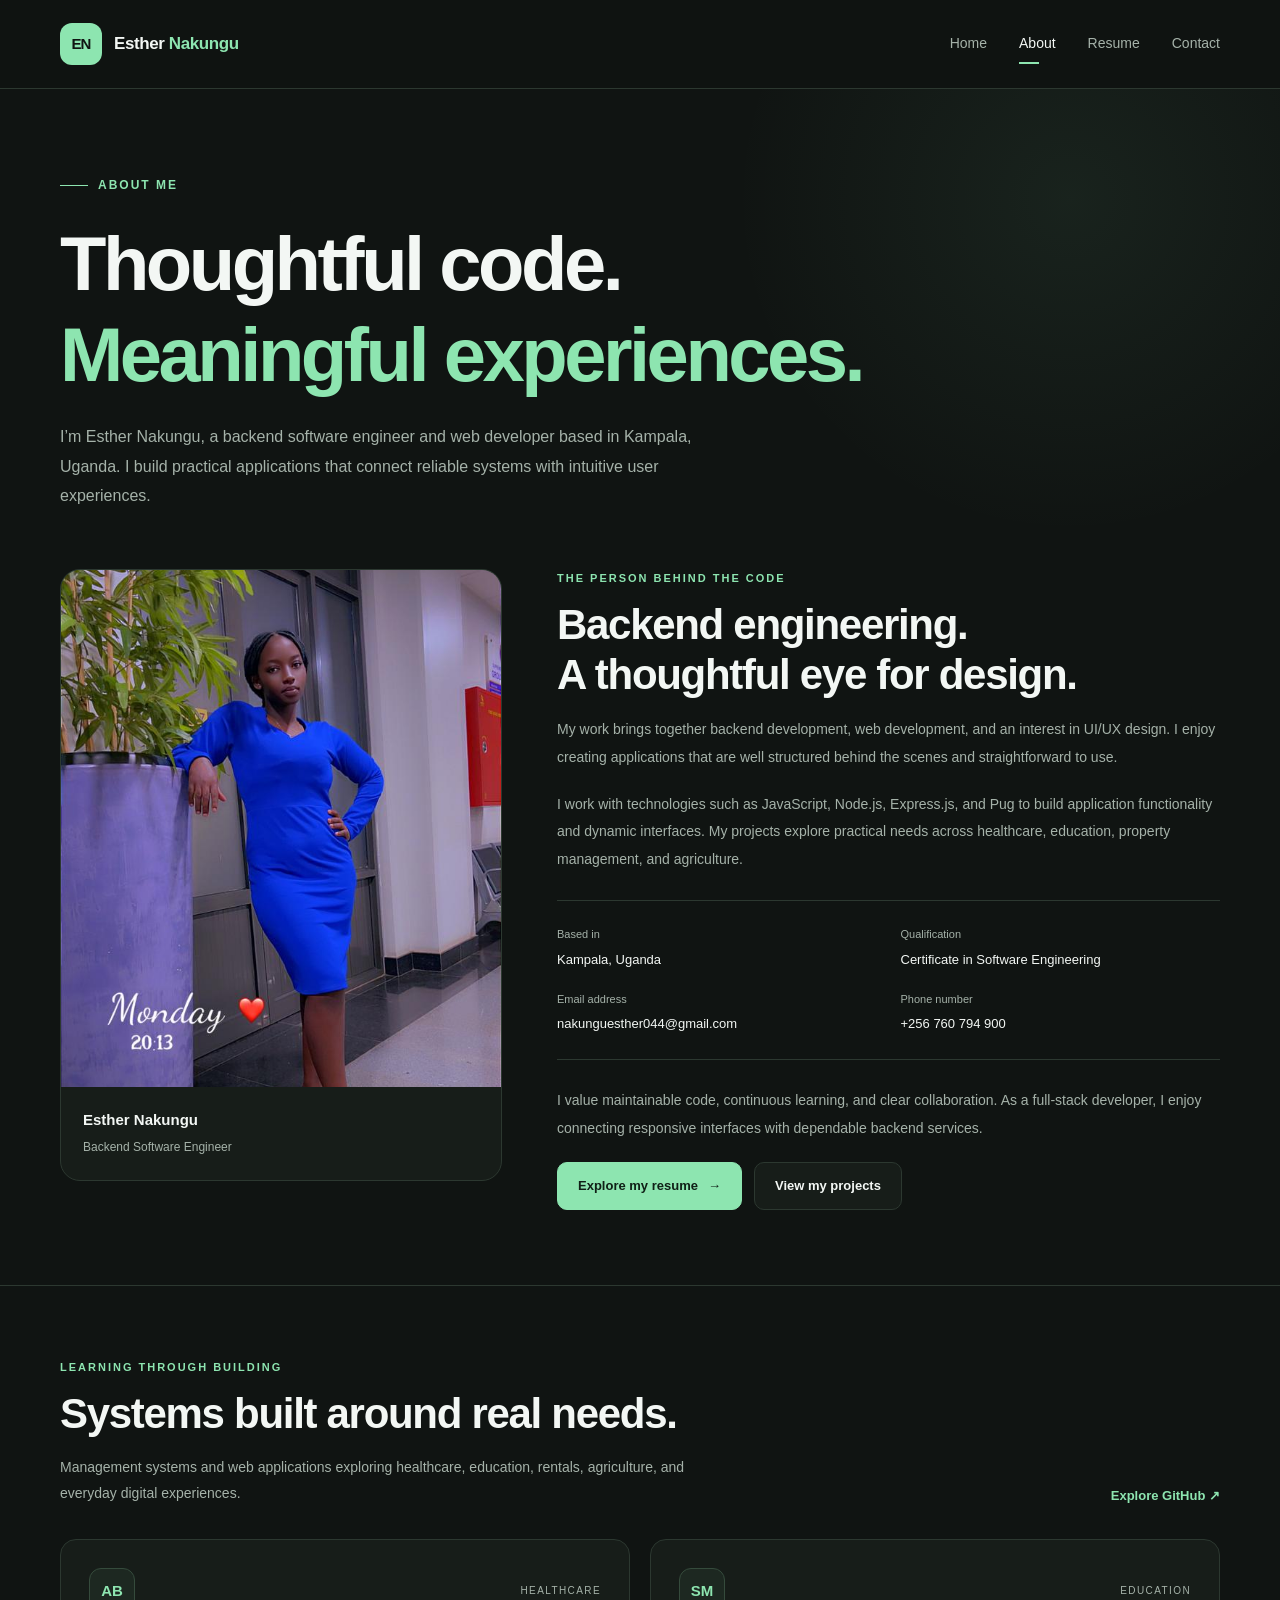
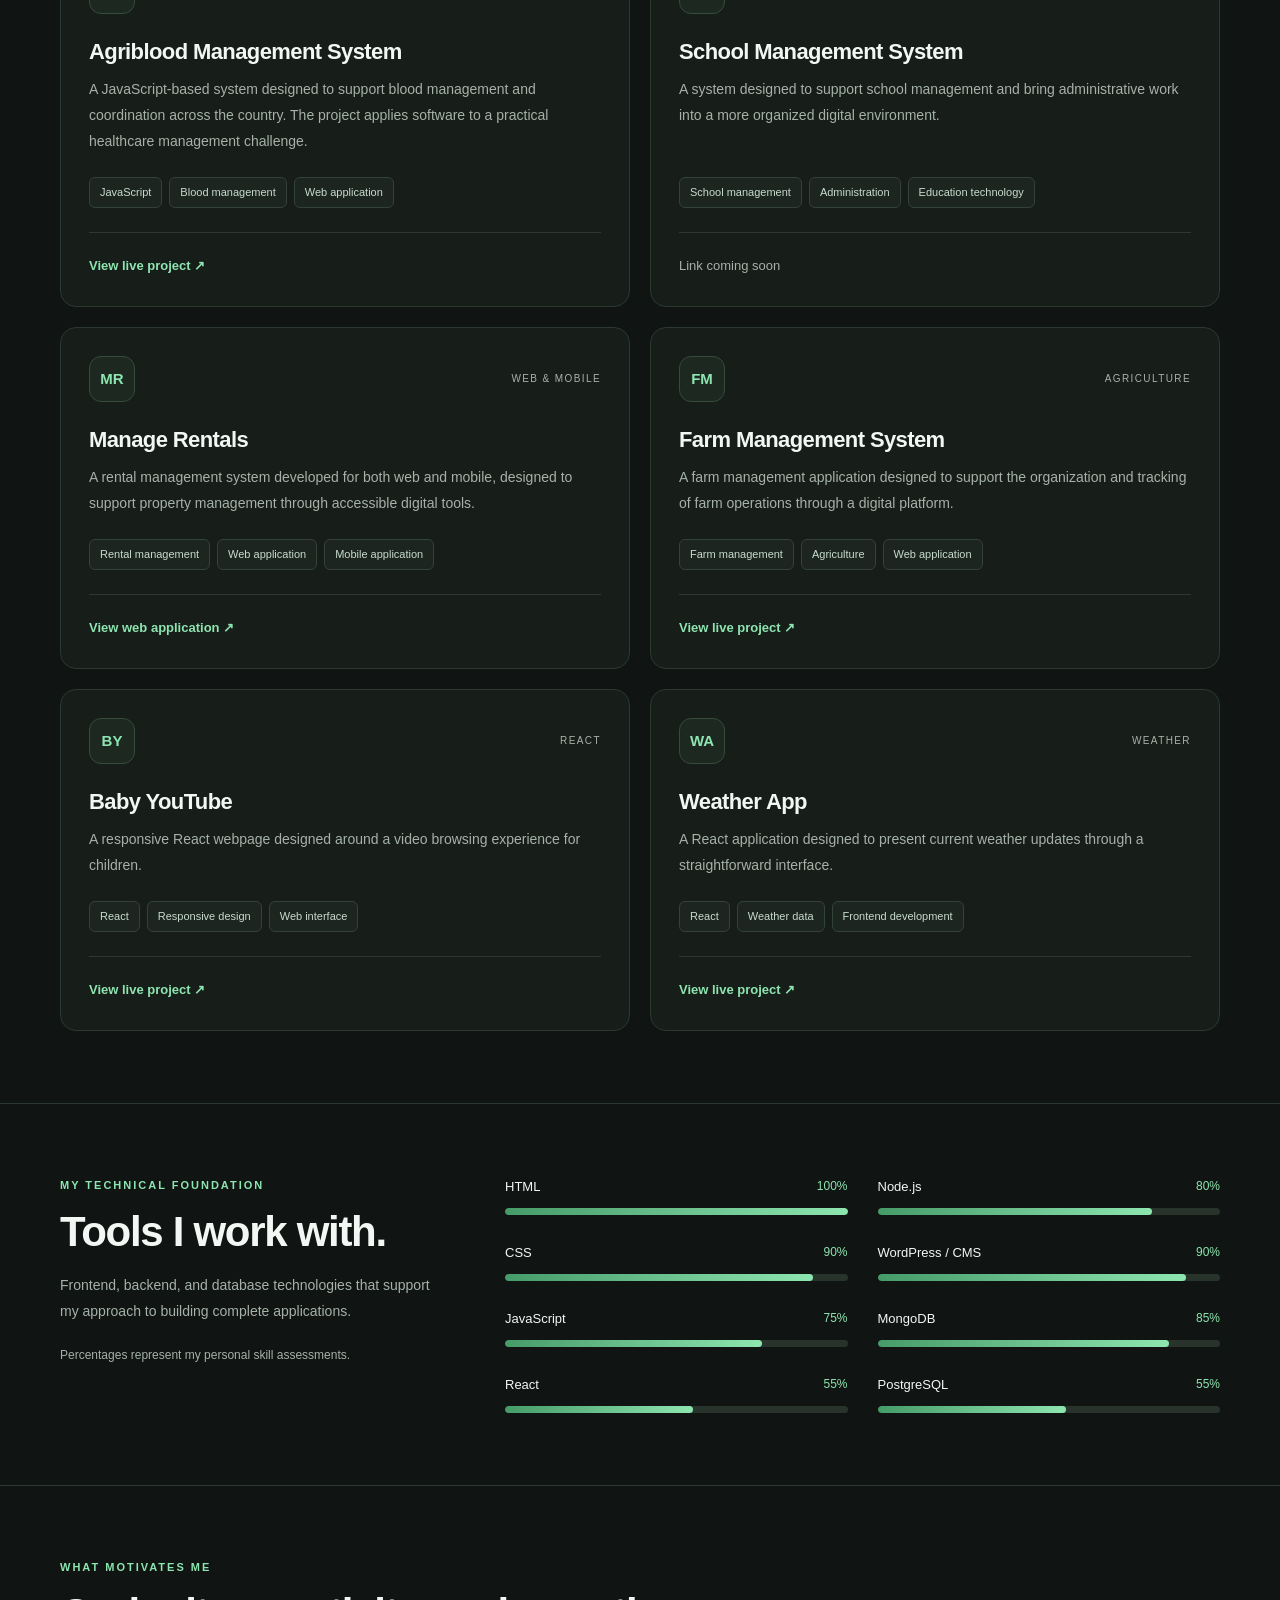
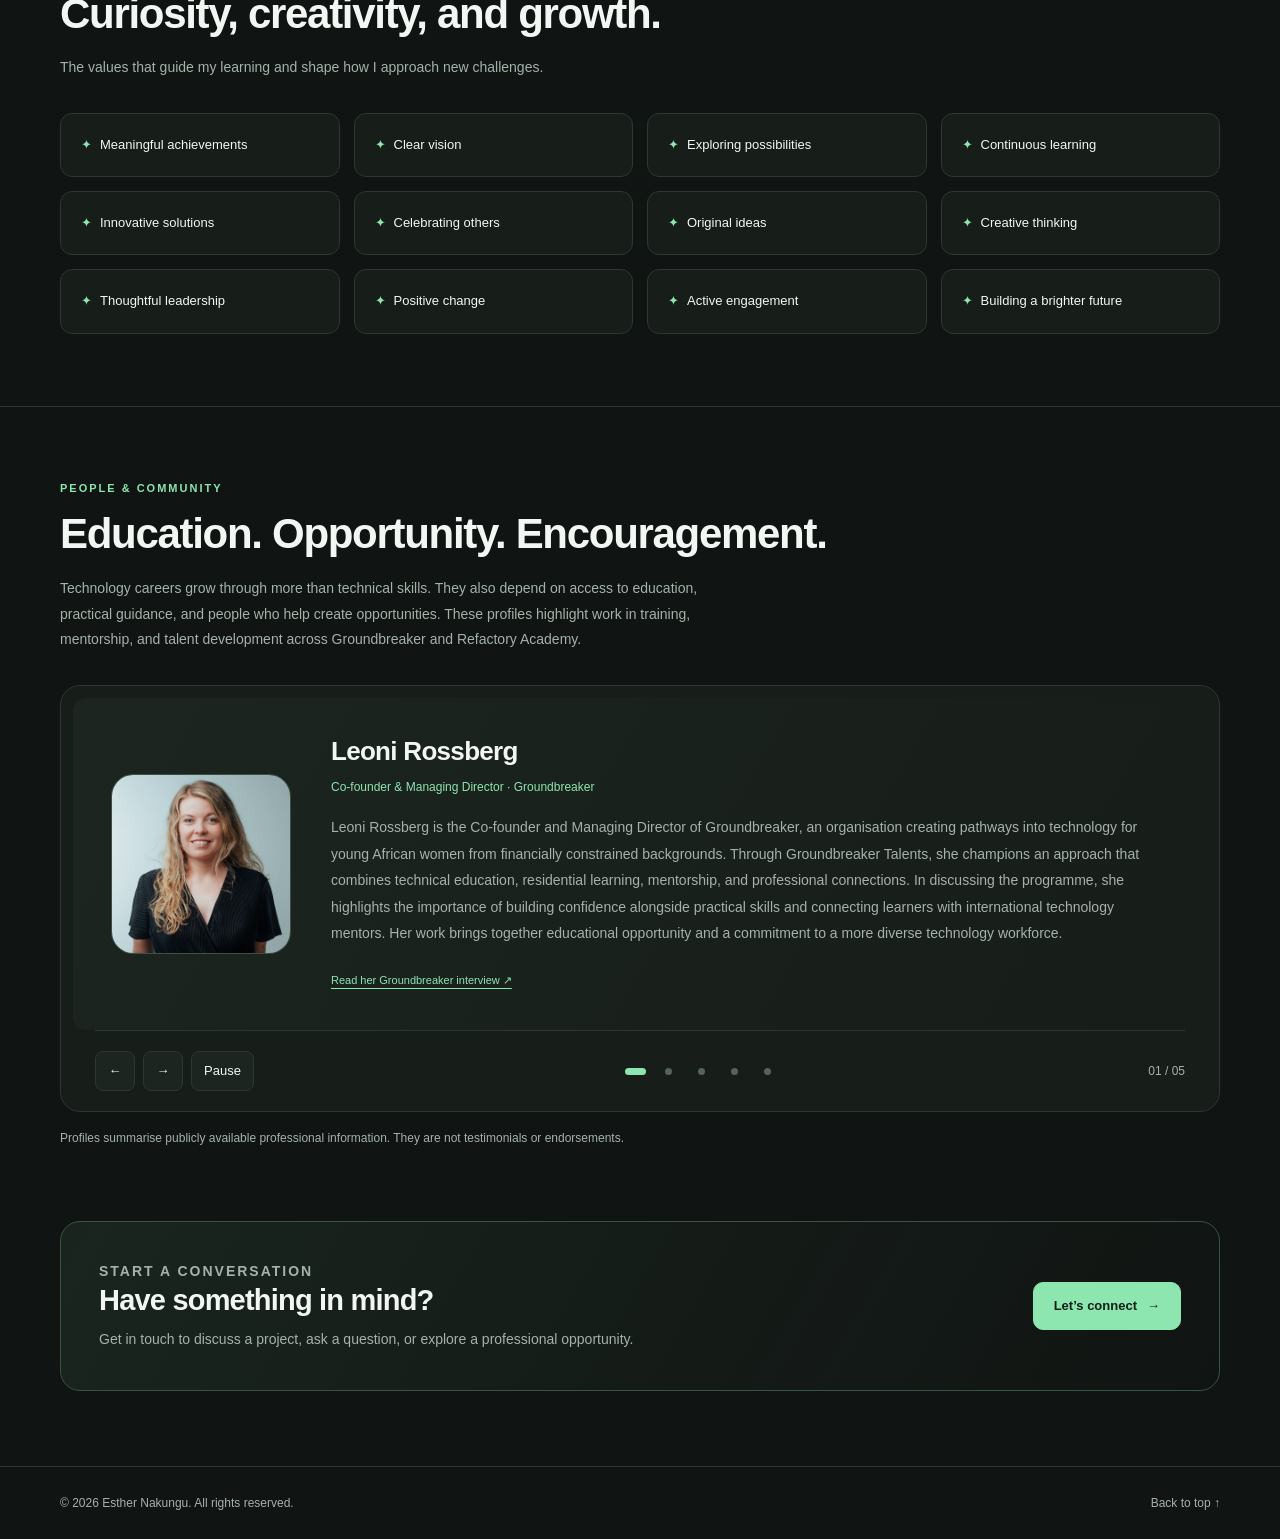
==== commit dc3331bd: "add" ====
--- a/about.html
+++ b/about.html
@@ -1,630 +1,2311 @@
 <!DOCTYPE html>
 <html lang="en">
-
 <head>
-  <meta charset="utf-8">
-  <meta content="width=device-width, initial-scale=1.0" name="viewport">
-  <title>About</title>
-  <meta name="description" content="">
-  <meta name="keywords" content="">
-
-  <!-- Favicons -->
-  <link href="img/favicon.png" rel="icon">
-  <link href="img/apple-touch-icon.png" rel="apple-touch-icon">
-
-  <!-- Fonts -->
-  <link href="https://fonts.googleapis.com" rel="preconnect">
-  <link href="https://fonts.gstatic.com" rel="preconnect" crossorigin>
-  <link href="https://fonts.googleapis.com/css2?family=Roboto:ital,wght@0,100;0,300;0,400;0,500;0,700;0,900;1,100;1,300;1,400;1,500;1,700;1,900&family=Poppins:ital,wght@0,100;0,200;0,300;0,400;0,500;0,600;0,700;0,800;0,900;1,100;1,200;1,300;1,400;1,500;1,600;1,700;1,800;1,900&family=Raleway:ital,wght@0,100;0,200;0,300;0,400;0,500;0,600;0,700;0,800;0,900;1,100;1,200;1,300;1,400;1,500;1,600;1,700;1,800;1,900&display=swap" rel="stylesheet">
-
-  <!-- Vendor CSS Files -->
-  <link href="vendor/bootstrap/css/bootstrap.min.css" rel="stylesheet">
-  <link href="vendor/bootstrap-icons/bootstrap-icons.css" rel="stylesheet">
-  <link href="vendor/aos/aos.css" rel="stylesheet">
-  <link href="vendor/swiper/swiper-bundle.min.css" rel="stylesheet">
-  <link href="vendor/glightbox/css/glightbox.min.css" rel="stylesheet">
-
-  <!-- Main CSS File -->
-  <link href="css/main.css" rel="stylesheet">
-
-  <!-- =======================================================
-  * Template Name: Personal
-  * Template URL: https://bootstrapmade.com/personal-free-resume-bootstrap-template/
-  * Updated: Aug 07 2024 with Bootstrap v5.3.3
-  * Author: BootstrapMade.com
-  * License: https://bootstrapmade.com/license/
-  ======================================================== -->
+  <meta charset="UTF-8">
+  <meta name="viewport" content="width=device-width, initial-scale=1.0">
+
+  <title>About | Esther Nakungu</title>
+  <meta
+    name="description"
+    content="Meet Esther Nakungu, a backend software engineer in Kampala, Uganda. Explore her projects, technical skills, and technology community."
+  >
+  <meta name="theme-color" content="#101412">
+
+  <style>
+    /* ==================== DESIGN SYSTEM ==================== */
+    :root {
+      color-scheme: dark;
+      --background: #101412;
+      --surface: #171d19;
+      --raised: #1d2520;
+      --green: #8de5b0;
+      --green-hover: #aff4c9;
+      --white: #f3f7f4;
+      --muted: #a5b2a9;
+      --border: #2c3830;
+      --radius: 20px;
+    }
+
+    *,
+    *::before,
+    *::after {
+      box-sizing: border-box;
+    }
+
+    [hidden] {
+      display: none !important;
+    }
+
+    html {
+      scroll-behavior: smooth;
+      scroll-padding-top: 110px;
+    }
+
+    body {
+      margin: 0;
+      background: var(--background);
+      color: var(--white);
+      font-family: Inter, "Segoe UI", Arial, sans-serif;
+      font-size: 16px;
+      line-height: 1.7;
+      -webkit-font-smoothing: antialiased;
+    }
+
+    h1,
+    h2,
+    h3,
+    p,
+    figure {
+      margin-top: 0;
+    }
+
+    h1,
+    h2,
+    h3 {
+      line-height: 1.2;
+    }
+
+    a {
+      color: inherit;
+      text-decoration: none;
+    }
+
+    button {
+      font: inherit;
+      cursor: pointer;
+    }
+
+    img {
+      display: block;
+      max-width: 100%;
+    }
+
+    a,
+    button {
+      outline-offset: 5px;
+      -webkit-tap-highlight-color: transparent;
+    }
+
+    :focus-visible {
+      outline: 3px solid var(--green);
+    }
+
+    ::selection {
+      background: var(--green);
+      color: var(--background);
+    }
+
+    .container {
+      width: min(1160px, calc(100% - 48px));
+      margin-inline: auto;
+    }
+
+    .skip-link {
+      position: absolute;
+      top: -100px;
+      left: 20px;
+      z-index: 100;
+      padding: 12px 20px;
+      border-radius: 8px;
+      background: var(--green);
+      color: var(--background);
+    }
+
+    .skip-link:focus {
+      top: 12px;
+    }
+
+    /* ==================== HEADER ==================== */
+    .header {
+      position: sticky;
+      top: 0;
+      z-index: 50;
+      background: rgba(16, 20, 18, 0.96);
+      border-bottom: 1px solid var(--border);
+      backdrop-filter: blur(16px);
+    }
+
+    .header-inner {
+      min-height: 88px;
+      display: flex;
+      align-items: center;
+      justify-content: space-between;
+      gap: 24px;
+    }
+
+    .brand {
+      display: inline-flex;
+      align-items: center;
+      gap: 12px;
+      font-size: 17px;
+      font-weight: 700;
+      letter-spacing: -0.4px;
+    }
+
+    .brand-mark {
+      display: grid;
+      place-items: center;
+      width: 42px;
+      height: 42px;
+      border-radius: 12px;
+      background: var(--green);
+      color: var(--background);
+      font-size: 15px;
+      letter-spacing: -1px;
+    }
+
+    .brand-name span {
+      color: var(--green);
+    }
+
+    .navigation {
+      display: flex;
+      align-items: center;
+      gap: 32px;
+    }
+
+    .navigation a {
+      position: relative;
+      padding-block: 10px;
+      color: var(--muted);
+      font-size: 14px;
+      font-weight: 500;
+      transition: color 180ms ease;
+    }
+
+    .navigation a:hover,
+    .navigation a[aria-current="page"] {
+      color: var(--white);
+    }
+
+    .navigation a[aria-current="page"]::after {
+      content: "";
+      position: absolute;
+      bottom: 2px;
+      left: 0;
+      width: 20px;
+      height: 2px;
+      background: var(--green);
+    }
+
+    .menu-toggle {
+      display: none;
+      width: 44px;
+      height: 44px;
+      border: 1px solid var(--border);
+      border-radius: 10px;
+      background: var(--surface);
+      color: var(--white);
+      font-size: 23px;
+    }
+
+    /* ==================== SHARED ELEMENTS ==================== */
+    .eyebrow,
+    .section-label {
+      color: var(--green);
+      font-size: 11px;
+      font-weight: 700;
+      letter-spacing: 2px;
+      text-transform: uppercase;
+    }
+
+    .eyebrow {
+      display: inline-flex;
+      align-items: center;
+      gap: 10px;
+      margin-bottom: 22px;
+      font-size: 12px;
+    }
+
+    .eyebrow::before {
+      content: "";
+      width: 28px;
+      height: 1px;
+      background: var(--green);
+    }
+
+    .section-label {
+      margin-bottom: 12px;
+    }
+
+    .section-title {
+      margin-bottom: 16px;
+      font-size: clamp(29px, 4vw, 42px);
+      font-weight: 600;
+      letter-spacing: -1.3px;
+    }
+
+    .section-description {
+      max-width: 650px;
+      margin-bottom: 0;
+      color: var(--muted);
+      font-size: 14px;
+      line-height: 1.85;
+    }
+
+    .section-header {
+      display: flex;
+      align-items: end;
+      justify-content: space-between;
+      gap: 28px;
+      margin-bottom: 32px;
+    }
+
+    .section {
+      padding: 72px 0;
+      border-top: 1px solid var(--border);
+    }
+
+    .button {
+      display: inline-flex;
+      align-items: center;
+      justify-content: center;
+      gap: 10px;
+      min-height: 48px;
+      padding: 12px 20px;
+      border: 1px solid var(--border);
+      border-radius: 10px;
+      background: var(--surface);
+      color: var(--white);
+      font-size: 13px;
+      font-weight: 700;
+      transition:
+        transform 180ms ease,
+        background 180ms ease,
+        border-color 180ms ease;
+    }
+
+    .button:hover {
+      transform: translateY(-2px);
+      border-color: var(--green);
+    }
+
+    .button-primary {
+      background: var(--green);
+      color: #102017;
+      border-color: var(--green);
+    }
+
+    .button-primary:hover {
+      background: var(--green-hover);
+    }
+
+    .text-link {
+      display: inline-flex;
+      align-items: center;
+      gap: 8px;
+      color: var(--green);
+      font-size: 13px;
+      font-weight: 600;
+    }
+
+    .text-link:hover {
+      text-decoration: underline;
+    }
+
+    .tags {
+      display: flex;
+      flex-wrap: wrap;
+      gap: 7px;
+    }
+
+    .tag {
+      padding: 5px 10px;
+      border: 1px solid #334339;
+      border-radius: 6px;
+      background: rgba(141, 229, 176, 0.04);
+      color: #c8dbce;
+      font-size: 11px;
+    }
+
+    /* ==================== HERO ==================== */
+    .hero {
+      position: relative;
+      overflow: hidden;
+      padding: 78px 0 58px;
+    }
+
+    .hero::before {
+      content: "";
+      position: absolute;
+      top: -240px;
+      right: -140px;
+      width: 700px;
+      height: 700px;
+      pointer-events: none;
+      background: radial-gradient(
+        circle,
+        rgba(141, 229, 176, 0.07),
+        transparent 68%
+      );
+    }
+
+    .hero .container {
+      position: relative;
+    }
+
+    h1 {
+      margin-bottom: 22px;
+      font-size: clamp(44px, 6.5vw, 76px);
+      font-weight: 600;
+      letter-spacing: -3.5px;
+    }
+
+    h1 span {
+      color: var(--green);
+    }
+
+    .hero-description {
+      max-width: 650px;
+      margin: 0;
+      color: var(--muted);
+      font-size: 16px;
+      line-height: 1.85;
+    }
+
+    /* ==================== ABOUT PROFILE ==================== */
+    .about-section {
+      padding-bottom: 75px;
+    }
+
+    .about-layout {
+      display: grid;
+      grid-template-columns: 0.8fr 1.2fr;
+      align-items: start;
+      gap: 55px;
+    }
+
+    .portrait-card {
+      margin: 0;
+      overflow: hidden;
+      border: 1px solid var(--border);
+      border-radius: var(--radius);
+      background: var(--surface);
+    }
+
+    .portrait-image {
+      position: relative;
+      aspect-ratio: 4 / 4.7;
+      background: linear-gradient(135deg, #344d3c, #19251d);
+    }
+
+    .portrait-fallback {
+      position: absolute;
+      inset: 0;
+      display: grid;
+      place-items: center;
+      color: var(--green);
+      font-size: 90px;
+      font-weight: 600;
+    }
+
+    .portrait-image img {
+      position: relative;
+      width: 100%;
+      height: 100%;
+      object-fit: cover;
+      object-position: center 25%;
+    }
+
+    .portrait-caption {
+      padding: 20px 22px;
+    }
+
+    .portrait-caption strong {
+      display: block;
+      font-size: 15px;
+    }
+
+    .portrait-caption span {
+      color: var(--muted);
+      font-size: 12px;
+    }
+
+    .about-copy > p:not(.section-label) {
+      margin-bottom: 20px;
+      color: var(--muted);
+      font-size: 14px;
+      line-height: 1.95;
+    }
+
+    .profile-details {
+      display: grid;
+      grid-template-columns: 1fr 1fr;
+      gap: 19px 24px;
+      margin: 27px 0;
+      padding: 24px 0;
+      border-block: 1px solid var(--border);
+    }
+
+    .profile-details div {
+      min-width: 0;
+    }
+
+    .profile-details dt {
+      color: var(--muted);
+      font-size: 11px;
+    }
+
+    .profile-details dd {
+      margin: 5px 0 0;
+      font-size: 13px;
+      overflow-wrap: anywhere;
+    }
+
+    .profile-details a:hover {
+      color: var(--green);
+    }
+
+    .about-actions {
+      display: flex;
+      flex-wrap: wrap;
+      gap: 12px;
+    }
+
+    /* ==================== PROJECTS ==================== */
+    .project-grid {
+      display: grid;
+      grid-template-columns: repeat(2, minmax(0, 1fr));
+      gap: 20px;
+    }
+
+    .project-card {
+      display: flex;
+      flex-direction: column;
+      min-width: 0;
+      padding: 28px;
+      border: 1px solid var(--border);
+      border-radius: 16px;
+      background: var(--surface);
+      transition:
+        transform 200ms ease,
+        border-color 200ms ease;
+    }
+
+    .project-card:hover {
+      transform: translateY(-4px);
+      border-color: #506d59;
+    }
+
+    .project-top {
+      display: flex;
+      align-items: center;
+      justify-content: space-between;
+      gap: 15px;
+      margin-bottom: 25px;
+    }
+
+    .project-symbol {
+      display: grid;
+      place-items: center;
+      width: 46px;
+      height: 46px;
+      border: 1px solid #354b3c;
+      border-radius: 12px;
+      background: rgba(141, 229, 176, 0.05);
+      color: var(--green);
+      font-size: 15px;
+      font-weight: 700;
+    }
+
+    .project-category {
+      color: var(--muted);
+      font-size: 10px;
+      letter-spacing: 1.4px;
+      text-transform: uppercase;
+    }
+
+    .project-card h3 {
+      margin-bottom: 12px;
+      font-size: 22px;
+      font-weight: 600;
+      letter-spacing: -0.6px;
+    }
+
+    .project-card > p {
+      margin-bottom: 22px;
+      color: var(--muted);
+      font-size: 14px;
+      line-height: 1.85;
+    }
+
+    .project-card .tags {
+      margin-top: auto;
+      margin-bottom: 24px;
+    }
+
+    .project-bottom {
+      padding-top: 18px;
+      border-top: 1px solid var(--border);
+    }
+
+    .coming-soon {
+      color: var(--muted);
+      font-size: 13px;
+    }
+
+    /* ==================== ANIMATED SKILLS ==================== */
+    .skills-layout {
+      display: grid;
+      grid-template-columns: 0.7fr 1.3fr;
+      gap: 60px;
+    }
+
+    .skills-grid {
+      display: grid;
+      grid-template-columns: 1fr 1fr;
+      align-content: start;
+      gap: 27px 30px;
+    }
+
+    .skill-label {
+      display: flex;
+      justify-content: space-between;
+      gap: 15px;
+      margin-bottom: 10px;
+      font-size: 13px;
+    }
+
+    .skill-percent {
+      color: var(--green);
+      font-size: 12px;
+    }
+
+    .skill-track {
+      height: 7px;
+      overflow: hidden;
+      border-radius: 99px;
+      background: #28332c;
+    }
+
+    .skill-fill {
+      width: var(--level);
+      height: 100%;
+      border-radius: inherit;
+      background: linear-gradient(90deg, #469c69, var(--green));
+      transform-origin: left;
+      transform: scaleX(1);
+    }
+
+    .skills-grid.is-ready .skill-fill {
+      transform: scaleX(0);
+      transition: transform 1.5s cubic-bezier(0.22, 1, 0.36, 1);
+      transition-delay: var(--delay, 0ms);
+    }
+
+    .skills-grid.is-ready.is-visible .skill-fill {
+      transform: scaleX(1);
+    }
+
+    .skills-note {
+      margin: 20px 0 0;
+      color: var(--muted);
+      font-size: 12px;
+    }
+
+    /* ==================== VALUES ==================== */
+    .values-grid {
+      display: grid;
+      grid-template-columns: repeat(4, minmax(0, 1fr));
+      gap: 14px;
+    }
+
+    .value-item {
+      padding: 20px;
+      border: 1px solid var(--border);
+      border-radius: 12px;
+      background: var(--surface);
+      font-size: 13px;
+    }
+
+    .value-item span {
+      color: var(--green);
+      margin-right: 8px;
+    }
+
+    /* ==================== COMMUNITY CAROUSEL ==================== */
+    .community-carousel {
+      padding: 12px;
+      border: 1px solid var(--border);
+      border-radius: var(--radius);
+      background: var(--surface);
+    }
+
+    .carousel-viewport {
+      overflow: hidden;
+      border-radius: 13px;
+    }
+
+    .carousel-track {
+      display: flex;
+      align-items: stretch;
+      transition: transform 650ms cubic-bezier(0.22, 1, 0.36, 1);
+    }
+
+    .person-slide {
+      flex: 0 0 100%;
+      min-width: 0;
+      display: grid;
+      grid-template-columns: 180px minmax(0, 1fr);
+      align-items: center;
+      gap: 40px;
+      padding: 38px;
+      background: linear-gradient(
+        120deg,
+        rgba(141, 229, 176, 0.04),
+        transparent
+      );
+    }
+
+    .person-avatar {
+      position: relative;
+      width: 180px;
+      aspect-ratio: 1;
+      overflow: hidden;
+      border: 1px solid #3b5142;
+      border-radius: 22px;
+      background: var(--raised);
+    }
+
+    .person-avatar span {
+      position: absolute;
+      inset: 0;
+      display: grid;
+      place-items: center;
+      color: var(--green);
+      font-size: 38px;
+      font-weight: 600;
+    }
+
+    .person-avatar img {
+      position: relative;
+      width: 100%;
+      height: 100%;
+      object-fit: cover;
+    }
+
+    .person-slide h3 {
+      margin-bottom: 9px;
+      font-size: 26px;
+      font-weight: 600;
+      letter-spacing: -0.7px;
+    }
+
+    .person-role {
+      margin-bottom: 17px;
+      color: var(--green);
+      font-size: 12px;
+    }
+
+    .person-description {
+      margin-bottom: 18px;
+      color: var(--muted);
+      font-size: 14px;
+      line-height: 1.9;
+    }
+
+    .profile-source {
+      color: var(--green);
+      font-size: 11px;
+      text-decoration: underline;
+      text-underline-offset: 4px;
+    }
+
+    .carousel-controls {
+      display: flex;
+      align-items: center;
+      justify-content: space-between;
+      flex-wrap: wrap;
+      gap: 18px;
+      margin: 0 22px;
+      padding: 20px 0 8px;
+      border-top: 1px solid var(--border);
+    }
+
+    .carousel-buttons {
+      display: flex;
+      align-items: center;
+      gap: 8px;
+    }
+
+    .carousel-button {
+      min-width: 40px;
+      min-height: 40px;
+      padding: 8px 12px;
+      border: 1px solid var(--border);
+      border-radius: 8px;
+      background: var(--raised);
+      color: var(--white);
+      font-size: 13px;
+    }
+
+    .carousel-button:hover {
+      border-color: var(--green);
+    }
+
+    .carousel-dots {
+      display: flex;
+      align-items: center;
+      gap: 3px;
+    }
+
+    .carousel-dot {
+      display: grid;
+      place-items: center;
+      width: 30px;
+      height: 36px;
+      padding: 0;
+      border: 0;
+      background: transparent;
+    }
+
+    .carousel-dot::before {
+      content: "";
+      width: 7px;
+      height: 7px;
+      border-radius: 99px;
+      background: #536459;
+      transition: width 200ms ease, background 200ms ease;
+    }
+
+    .carousel-dot[aria-current="true"]::before {
+      width: 21px;
+      background: var(--green);
+    }
+
+    .slide-count {
+      color: var(--muted);
+      font-size: 12px;
+    }
+
+    .community-note {
+      margin: 16px 0 0;
+      color: var(--muted);
+      font-size: 12px;
+    }
+
+    .sr-only {
+      position: absolute;
+      width: 1px;
+      height: 1px;
+      padding: 0;
+      margin: -1px;
+      overflow: hidden;
+      clip: rect(0, 0, 0, 0);
+      white-space: nowrap;
+      border: 0;
+    }
+
+    /* ==================== CTA & FOOTER ==================== */
+    .cta-section {
+      padding-bottom: 75px;
+    }
+
+    .cta {
+      display: flex;
+      align-items: center;
+      justify-content: space-between;
+      gap: 28px;
+      padding: 38px;
+      border: 1px solid #3a5242;
+      border-radius: var(--radius);
+      background: linear-gradient(
+        120deg,
+        rgba(141, 229, 176, 0.08),
+        transparent
+      );
+    }
+
+    .cta h2 {
+      margin-bottom: 10px;
+      font-size: 29px;
+      font-weight: 600;
+      letter-spacing: -0.8px;
+    }
+
+    .cta p {
+      margin: 0;
+      color: var(--muted);
+      font-size: 14px;
+    }
+
+    .cta .button {
+      flex-shrink: 0;
+    }
+
+    .footer {
+      padding: 26px 0;
+      border-top: 1px solid var(--border);
+    }
+
+    .footer-inner {
+      display: flex;
+      align-items: center;
+      justify-content: space-between;
+      gap: 20px;
+      color: var(--muted);
+      font-size: 12px;
+    }
+
+    .footer p {
+      margin: 0;
+    }
+
+    .footer a:hover {
+      color: var(--green);
+    }
+
+    /* ==================== RESPONSIVE ==================== */
+    @media (max-width: 960px) {
+      .about-layout,
+      .skills-layout {
+        gap: 32px;
+      }
+
+      .values-grid {
+        grid-template-columns: repeat(2, minmax(0, 1fr));
+      }
+
+      .person-slide {
+        grid-template-columns: 140px minmax(0, 1fr);
+        gap: 26px;
+        padding: 28px;
+      }
+
+      .person-avatar {
+        width: 140px;
+      }
+    }
+
+    @media (max-width: 760px) {
+      .header-inner {
+        min-height: 76px;
+        flex-wrap: wrap;
+        gap: 0;
+      }
+
+      .menu-toggle:not([hidden]) {
+        display: block;
+      }
+
+      .navigation {
+        width: 100%;
+        flex-direction: column;
+        align-items: stretch;
+        gap: 0;
+        padding: 8px 0 18px;
+      }
+
+      .navigation a {
+        padding: 12px 0;
+      }
+
+      .navigation a[aria-current="page"]::after {
+        display: none;
+      }
+
+      .navigation[data-collapsible]:not(.is-open) {
+        display: none;
+      }
+
+      .hero {
+        padding: 52px 0 38px;
+      }
+
+      h1 {
+        letter-spacing: -2px;
+      }
+
+      .about-layout,
+      .skills-layout {
+        grid-template-columns: 1fr;
+      }
+
+      .portrait-card {
+        width: min(100%, 440px);
+      }
+
+      .section {
+        padding: 55px 0;
+      }
+
+      .about-section,
+      .cta-section {
+        padding-bottom: 55px;
+      }
+
+      .section-header {
+        align-items: flex-start;
+        flex-direction: column;
+      }
+
+      .person-slide {
+        grid-template-columns: 1fr;
+        align-content: start;
+        gap: 22px;
+      }
+
+      .person-avatar {
+        width: 100px;
+        border-radius: 16px;
+      }
+
+      .person-slide h3 {
+        font-size: 24px;
+      }
+
+      .cta {
+        align-items: flex-start;
+        flex-direction: column;
+        padding: 28px;
+      }
+    }
+
+    @media (max-width: 500px) {
+      .container {
+        width: calc(100% - 32px);
+      }
+
+      .brand {
+        gap: 9px;
+        font-size: 15px;
+      }
+
+      .brand-mark {
+        width: 37px;
+        height: 37px;
+        font-size: 13px;
+      }
+
+      .hero-description {
+        font-size: 15px;
+      }
+
+      .profile-details,
+      .project-grid,
+      .skills-grid {
+        grid-template-columns: 1fr;
+      }
+
+      .project-card {
+        padding: 24px;
+      }
+
+      .person-slide {
+        padding: 24px 18px;
+      }
+
+      .person-avatar {
+        width: 90px;
+      }
+
+      .person-description {
+        font-size: 13px;
+      }
+
+      .carousel-controls {
+        margin-inline: 10px;
+        gap: 10px;
+      }
+
+      .slide-count {
+        display: none;
+      }
+
+      .carousel-dot {
+        width: 25px;
+      }
+
+      .value-item {
+        padding: 16px 12px;
+        font-size: 12px;
+      }
+
+      .footer-inner {
+        align-items: flex-start;
+        flex-direction: column;
+        gap: 12px;
+      }
+    }
+
+    @media (prefers-reduced-motion: reduce) {
+      html {
+        scroll-behavior: auto;
+      }
+
+      *,
+      *::before,
+      *::after {
+        transition: none !important;
+        animation: none !important;
+      }
+
+      .skills-grid.is-ready .skill-fill {
+        transform: scaleX(1);
+      }
+    }
+  </style>
 </head>
 
-<body class="about-page">
-
-  <header id="header" class="header d-flex align-items-center fixed-top">
-    <div class="container-fluid container-xl position-relative d-flex align-items-center justify-content-between">
-
-      <a href="index.html" class="logo d-flex align-items-center">
-        <!-- Uncomment the line below if you also wish to use an image logo -->
-        <!-- <img src="assets/img/logo.png" alt=""> -->
-        <div class="logo">Esther <span>Nakungu</span></div>
+<body id="top">
+  <a class="skip-link" href="#main">Skip to content</a>
+
+  <!-- ==================== HEADER ==================== -->
+  <header class="header">
+    <div class="container header-inner">
+      <a class="brand" href="index.html" aria-label="Esther Nakungu home">
+        <span class="brand-mark" aria-hidden="true">EN</span>
+        <span class="brand-name">Esther <span>Nakungu</span></span>
       </a>
 
-      <nav id="navmenu" class="navmenu">
-        <ul>
-          <li><a href="index.html">Home</a></li>
-          <li><a href="about.html" class="active">About</a></li>
-           <li><a href="resume.html">Resume</a></li>
-          <!-- <li><a href="services.html">Services</a></li> 
-          <li><a href="portfolio.html">Portfolio</a></li> -->
-          <!-- <li class="dropdown"><a href="#"><span>Dropdown</span> <i class="bi bi-chevron-down toggle-dropdown"></i></a>
-            <ul>
-              <li><a href="#">Dropdown 1</a></li>
-              <li class="dropdown"><a href="#"><span>Deep Dropdown</span> <i class="bi bi-chevron-down toggle-dropdown"></i></a>
-                <ul>
-                  <li><a href="#">Deep Dropdown 1</a></li>
-                  <li><a href="#">Deep Dropdown 2</a></li>
-                  <li><a href="#">Deep Dropdown 3</a></li>
-                  <li><a href="#">Deep Dropdown 4</a></li>
-                  <li><a href="#">Deep Dropdown 5</a></li>
-                </ul>
-              </li>
-              <li><a href="#">Dropdown 2</a></li>
-              <li><a href="#">Dropdown 3</a></li>
-              <li><a href="#">Dropdown 4</a></li>
-            </ul>
-          </li> -->
-          <li><a href="contact.html">Contact</a></li>
-        </ul>
-        <i class="mobile-nav-toggle d-xl-none bi bi-list"></i>
+      <button
+        class="menu-toggle"
+        id="menuToggle"
+        type="button"
+        aria-label="Open navigation"
+        aria-controls="navigation"
+        aria-expanded="false"
+        hidden
+      >☰</button>
+
+      <nav class="navigation" id="navigation" aria-label="Main navigation">
+        <a href="index.html">Home</a>
+        <a href="about.html" aria-current="page">About</a>
+        <a href="resume.html">Resume</a>
+        <a href="contact.html">Contact</a>
       </nav>
-
     </div>
   </header>
 
-  <main class="main">
-
-    <!-- Page Title -->
-    <div class="page-title" data-aos="fade">
-      <div class="heading">
-        <div class="container">
-          <div class="row d-flex justify-content-center text-center">
-            <div class="col-lg-8">
-              <h1>About</h1>
-              <p class="mb-0">I am a dedicated web developer with a strong focus on creating dynamic and user-friendly applications. My expertise lies in utilizing technologies like Express.js and Pug for server-side development and templating, allowing me to build efficient web solutions. I pay close attention to detail in both functionality and design, ensuring a seamless user experience.</p>
-            </div>
-          </div>
-        </div>
+  <main id="main">
+    <!-- ==================== HERO ==================== -->
+    <section class="hero" aria-labelledby="pageTitle">
+      <div class="container">
+        <div class="eyebrow">About me</div>
+
+        <h1 id="pageTitle">
+          Thoughtful code.<br>
+          <span>Meaningful experiences.</span>
+        </h1>
+
+        <p class="hero-description">
+          I’m Esther Nakungu, a backend software engineer and web
+          developer based in Kampala, Uganda. I build practical
+          applications that connect reliable systems with intuitive
+          user experiences.
+        </p>
       </div>
-      <nav class="breadcrumbs">
-        <div class="container">
-          <ol>
-            <li><a href="index.html">Home</a></li>
-            <li class="current">About</li>
-          </ol>
-        </div>
-      </nav>
-    </div><!-- End Page Title -->
-
-    <!-- About Section -->
-    <section id="about" class="about section">
-
-      <div class="container" data-aos="fade-up" data-aos-delay="100">
-
-        <div class="row gy-4 justify-content-center">
-          <div class="col-lg-4">
-            <img src="images/Vscode 238.jpg" style="height:90%; width: 100%;" class="img-fluid" alt="">
-          </div>
-          <div class="col-lg-8 content">
-            <h2>Backend Engineer &amp; Web Developer.</h2>
-            <p class="py-3">
-              As a Backend Software Engineer with a flair for UI/UX Design, I blend the precision of functionality with the art of aesthetics. My goal is to create products that are not only robust and scalable on the backend but also visually engaging, intuitive, and accessible on the frontend. By understanding user needs, I design seamless and enjoyable experiences that drive user satisfaction, retention, and product success. My approach ensures that the synergy between design and development results in a cohesive, high-quality product.
-            </p>
-            <div class="row">
-              <div class="col-lg-6">
-                <ul>
-                  <!-- <li><i class="bi bi-chevron-right"></i> <strong>Birthday:</strong> <span>14 December 2004</span></li> -->
-                  <li><i class="bi bi-chevron-right"></i> <strong>Website:</strong> <span>www.example.com</span></li>
-                  <li><i class="bi bi-chevron-right"></i> <strong>Phone:</strong> <span>+256 760 794 900</span></li>
-                  <li><i class="bi bi-chevron-right"></i> <strong>City:</strong> <span>Kampala, Uganda</span></li>
-                </ul>
-              </div>
-              <div class="col-lg-6">
-                <ul>
-                  <!-- <li><i class="bi bi-chevron-right"></i> <strong>Age:</strong> <span>20 yrs</span></li> -->
-                  <li><i class="bi bi-chevron-right"></i> <strong>Certificate:</strong> <span>Software engineering</span></li>
-                  <li><i class="bi bi-chevron-right"></i> <strong>Email:</strong> <span>nakunguesther044@gmail.com</span></li>
-                  <li><i class="bi bi-chevron-right"></i> <strong>Freelance:</strong> <span>Not yet</span></li>
-                </ul>
-              </div>
-            </div>
-            <p class="py-3">
-              As a Full Stack Developer, I embrace the challenge of designing and building complete solutions, balancing both front-end elegance and back-end efficiency. I believe in delivering tailored, scalable systems that adapt to diverse project needs, always striving to exceed expectations through thoughtful architecture and clean, maintainable code.
+    </section>
+
+    <!-- ==================== ABOUT ==================== -->
+    <section class="about-section" aria-labelledby="aboutTitle">
+      <div class="container about-layout">
+        <figure class="portrait-card">
+          <div class="portrait-image">
+            <span class="portrait-fallback" aria-hidden="true">EN</span>
+            <img
+              src="images/Vscode%20238.jpg"
+              alt="Esther Nakungu"
+              width="600"
+              height="705"
+              fetchpriority="high"
+              data-image-fallback
+            >
+          </div>
+
+          <figcaption class="portrait-caption">
+            <strong>Esther Nakungu</strong>
+            <span>Backend Software Engineer</span>
+          </figcaption>
+        </figure>
+
+        <div class="about-copy">
+          <p class="section-label">The person behind the code</p>
+
+          <h2 class="section-title" id="aboutTitle">
+            Backend engineering.<br>
+            A thoughtful eye for design.
+          </h2>
+
+          <p>
+            My work brings together backend development, web development,
+            and an interest in UI/UX design. I enjoy creating applications
+            that are well structured behind the scenes and straightforward
+            to use.
           </p>
-          
-          </div>
-        </div>
-
-      </div>
-
-    </section><!-- /About Section -->
-
-    <!-- Stats Section -->
-<!-- Projects Section -->
-<section id="projects" class="projects section py-5">
-    <!-- Section Title -->
-    <div class="container section-title" data-aos="fade-up">
-      <h2>projects</h2>
-      <div><span>My</span> <span class="description-title"> projects</span></div>
-    </div><!-- End Section Title -->
-  <div class="container text-center" data-aos="fade-up" data-aos-delay="100">
-    <!-- <h2 class="section-title mb-5" style="color: aliceblue;">My Projects</h2> -->
-    <div class="row gy-4">
-
-      <!-- Project 1 -->
-      <div class="col-lg-3 col-md-6">
-        <div class="project-card shadow-sm">
-          <a href="https://nakungu-esther.github.io/calculator/" target="_blank" class="project-link">
-            <h3>Calculator App</h3>
-          </a>
-          <p>A simple calculator,user friendly built with HTML, CSS, and JavaScript.</p>
-        </div>
-      </div>
-
-      <!-- Project 2 -->
-      <div class="col-lg-3 col-md-6">
-        <div class="project-card shadow-sm">
-          <a href="https://nakungu-esther.github.io/TO-DO-LISTS/" target="_blank" class="project-link">
-            <h3>To-Do List</h3>
-          </a>
-          <p>A task management app using JavaScript for interactivity and user-friendly.</p>
-        </div>
-      </div>
-
-      <!-- Project 3 -->
-      <div class="col-lg-3 col-md-6">
-        <div class="project-card shadow-sm">
-          <a href="https://meek-truffle-06a284.netlify.app/" target="_blank" class="project-link">
-            <h3>Baby Youtube</h3>
-          </a>
-          <p>A responsive webpage designed with react js techniques. Only for kids.</p>
-        </div>
-      </div>
-
-      <!-- Project 4 -->
-      <div class="col-lg-3 col-md-6">
-        <div class="project-card shadow-sm">
-          <a href="https://dulcet-liger-79d43f.netlify.app/" target="_blank" class="project-link">
-            <h3>Weather app</h3>
-          </a>
-          <p>weather app provides real-time weather updates designed with react.</p>
-        </div>
-      </div>
-
-    </div>
-  </div>
-</section>
-
-
-    <!-- <section id="stats" class="stats section">
-      <div class="container" data-aos="fade-up" data-aos-delay="100">
-        <div class="row gy-4">
-    
-          <div class="col-lg-3 col-md-6 d-flex flex-column align-items-center">
-            <!-- Replace the icon with a project image -->
-            <!-- <img src="path-to-your-project-image.jpg" alt="Project 1" class="project-image">
-            <div class="stats-item">
-              <span id="project1-count" class="purecounter">0</span>
-              <p>Project 1</p>
-            </div> -->
-          </div><!-- End Stats Item -->
-    
-          <!-- <div class="col-lg-3 col-md-6 d-flex flex-column align-items-center">
-            <!-- Replace the icon with another project image -->
-            <!-- <img src="images/dic.jpeg" alt="Project 2" class="project-image">
-            <div class="stats-item">
-              <span id="project2-count" class="purecounter">0</span>
-              <p>Project 2</p> -->
-            <!-- </div> --> 
-          <!-- </div>End Stats Item --> 
-    
-          <!-- Repeat for more projects -->
-<!--     
+
+          <p>
+            I work with technologies such as JavaScript, Node.js,
+            Express.js, and Pug to build application functionality
+            and dynamic interfaces. My projects explore practical needs
+            across healthcare, education, property management,
+            and agriculture.
+          </p>
+
+          <dl class="profile-details">
+            <div>
+              <dt>Based in</dt>
+              <dd>Kampala, Uganda</dd>
+            </div>
+
+            <div>
+              <dt>Qualification</dt>
+              <dd>Certificate in Software Engineering</dd>
+            </div>
+
+            <div>
+              <dt>Email address</dt>
+              <dd>
+                <a href="mailto:nakunguesther044@gmail.com">
+                  nakunguesther044@gmail.com
+                </a>
+              </dd>
+            </div>
+
+            <div>
+              <dt>Phone number</dt>
+              <dd>
+                <a href="tel:+256760794900">
+                  +256 760 794 900
+                </a>
+              </dd>
+            </div>
+          </dl>
+
+          <p>
+            I value maintainable code, continuous learning, and clear
+            collaboration. As a full-stack developer, I enjoy connecting
+            responsive interfaces with dependable backend services.
+          </p>
+
+          <div class="about-actions">
+            <a class="button button-primary" href="resume.html">
+              Explore my resume <span aria-hidden="true">→</span>
+            </a>
+
+            <a class="button" href="#projects">
+              View my projects
+            </a>
+          </div>
         </div>
       </div>
     </section>
-     -->
-    <!-- <section id="stats" class="stats section">
-
-      <div class="container" data-aos="fade-up" data-aos-delay="100">
-
-        <div class="row gy-4"> -->
-
-          <!-- <div class="col-lg-3 col-md-6 d-flex flex-column align-items-center">
-            <i class="bi bi-emoji-smile"></i>
-            <div class="stats-item">
-              <span data-purecounter-start="0" data-purecounter-end="232" data-purecounter-duration="1" class="purecounter"></span>
-              <p>Happy Clients</p>
-            </div>
-          </div>End Stats Item -->
-
-          <!-- <div class="col-lg-3 col-md-6 d-flex flex-column align-items-center">
-            <i class="bi bi-journal-richtext"></i>
-            <div class="stats-item">
-              <span data-purecounter-start="0" data-purecounter-end="5" data-purecounter-duration="1" class="purecounter"></span>
-              <p>Projects</p>
-            </div> -->
-          </div><!-- End Stats Item -->
-<!-- 
-          <div class="col-lg-3 col-md-6 d-flex flex-column align-items-center">
-            <i class="bi bi-headset"></i>
-            <div class="stats-item">
-              <span data-purecounter-start="0" data-purecounter-end="1463" data-purecounter-duration="1" class="purecounter"></span>
-              <p>Hours Of Support</p>
-            </div>
-          </div>End Stats Item -->
-<!-- 
-          <div class="col-lg-3 col-md-6 d-flex flex-column align-items-center">
-            <i class="bi bi-people"></i>
-            <div class="stats-item">
-              <span data-purecounter-start="0" data-purecounter-end="15" data-purecounter-duration="1" class="purecounter"></span>
-              <p>Hard Workers</p>
-            </div>
-          </div>End Stats Item -->
-
-        <!-- </div>
-
-      </div> -->
-
-    </section><!-- /Stats Section -->
-
-    <!-- Skills Section -->
-    <section id="skills" class="skills section">
-
-      <!-- Section Title -->
-      <div class="container section-title" data-aos="fade-up">
-        <h2>Skills</h2>
-        <div><span>My</span> <span class="description-title">Skills</span></div>
-      </div><!-- End Section Title -->
-
-      <div class="container" data-aos="fade-up" data-aos-delay="100">
-
-        <div class="row skills-content skills-animation">
-
-          <div class="col-lg-6">
-
-            <div class="progress">
-              <span class="skill"><span>HTML</span> <i class="val">100%</i></span>
-              <div class="progress-bar-wrap">
-                <div class="progress-bar" role="progressbar" aria-valuenow="100" aria-valuemin="0" aria-valuemax="100"></div>
-              </div>
-            </div><!-- End Skills Item -->
-
-            <div class="progress">
-              <span class="skill"><span>CSS</span> <i class="val">90%</i></span>
-              <div class="progress-bar-wrap">
-                <div class="progress-bar" role="progressbar" aria-valuenow="90" aria-valuemin="0" aria-valuemax="100"></div>
-              </div>
-            </div><!-- End Skills Item -->
-
-            <div class="progress">
-              <span class="skill"><span>JavaScript</span> <i class="val">75%</i></span>
-              <div class="progress-bar-wrap">
-                <div class="progress-bar" role="progressbar" aria-valuenow="75" aria-valuemin="0" aria-valuemax="100"></div>
-              </div>
-            </div><!-- End Skills Item -->
-            <div class="progress">
-              <span class="skill"><span>React.js</span> <i class="val">55%</i></span>
-              <div class="progress-bar-wrap">
-                <div class="progress-bar" role="progressbar" aria-valuenow="55" aria-valuemin="0" aria-valuemax="100"></div>
-              </div>
-            </div><!-- End Skills Item -->
-
-          </div>
-
-          <div class="col-lg-6">
-
-            <div class="progress">
-              <span class="skill"><span>Node.js</span> <i class="val">80%</i></span>
-              <div class="progress-bar-wrap">
-                <div class="progress-bar" role="progressbar" aria-valuenow="80" aria-valuemin="0" aria-valuemax="100"></div>
-              </div>
-            </div><!-- End Skills Item -->
-
-            <div class="progress">
-              <span class="skill"><span>WordPress/CMS</span> <i class="val">90%</i></span>
-              <div class="progress-bar-wrap">
-                <div class="progress-bar" role="progressbar" aria-valuenow="90" aria-valuemin="0" aria-valuemax="100"></div>
-              </div>
-            </div><!-- End Skills Item -->
-
-            <div class="progress">
-              <span class="skill"><span>MongoDB</span> <i class="val">85%</i></span>
-              <div class="progress-bar-wrap">
-                <div class="progress-bar" role="progressbar" aria-valuenow="85" aria-valuemin="0" aria-valuemax="100"></div>
-              </div>
-            </div><!-- End Skills Item -->
-            <div class="progress">
-              <span class="skill"><span>PostgresSQL</span> <i class="val">55%</i></span>
-              <div class="progress-bar-wrap">
-                <div class="progress-bar" role="progressbar" aria-valuenow="55" aria-valuemin="0" aria-valuemax="100"></div>
-              </div>
-            </div><!-- End Skills Item -->
-
-          </div>
-
+
+    <!-- ==================== PROJECTS ==================== -->
+    <section class="section" id="projects" aria-labelledby="projectsTitle">
+      <div class="container">
+        <div class="section-header">
+          <div>
+            <p class="section-label">Learning through building</p>
+
+            <h2 class="section-title" id="projectsTitle">
+              Systems built around real needs.
+            </h2>
+
+            <p class="section-description">
+              Management systems and web applications exploring
+              healthcare, education, rentals, agriculture, and
+              everyday digital experiences.
+            </p>
+          </div>
+
+          <a
+            class="text-link"
+            href="https://github.com/nakungu-esther"
+            target="_blank"
+            rel="noopener noreferrer"
+            aria-label="Explore GitHub, opens in a new tab"
+          >Explore GitHub ↗</a>
         </div>
 
-      </div>
-
-    </section><!-- /Skills Section -->
-
-    <!-- Interests Section -->
-    <section id="interests" class="interests section">
-
-      <!-- Section Title -->
-      <div class="container section-title" data-aos="fade-up">
-        <h2>Features</h2>
-        <div><span>I'm</span> <span class="description-title">interested in</span></div>
-      </div><!-- End Section Title -->
-
-      <div class="container">
-
-        <div class="row gy-4">
-
-            <div class="col-lg-3 col-md-4" data-aos="fade-up" data-aos-delay="100">
-              <div class="features-item">
-                <i class="bi bi-eye" style="color: #ffbb2c;"></i>
-                <h3><a href="" class="stretched-link">Great Achievements</a></h3>
-              </div>
-            </div><!-- End Feature Item -->
-          
-            <div class="col-lg-3 col-md-4" data-aos="fade-up" data-aos-delay="200">
-              <div class="features-item">
-                <i class="bi bi-infinity" style="color: #5578ff;"></i>
-                <h3><a href="" class="stretched-link">Clear Vision</a></h3>
-              </div>
-            </div><!-- End Feature Item -->
-          
-            <div class="col-lg-3 col-md-4" data-aos="fade-up" data-aos-delay="300">
-              <div class="features-item">
-                <i class="bi bi-mortarboard" style="color: #e80368;"></i>
-                <h3><a href="" class="stretched-link">Endless Possibilities</a></h3>
-              </div>
-            </div><!-- End Feature Item -->
-          
-            <div class="col-lg-3 col-md-4" data-aos="fade-up" data-aos-delay="400">
-              <div class="features-item">
-                <i class="bi bi-nut" style="color: #e361ff;"></i>
-                <h3><a href="" class="stretched-link">Knowledge Pursuit</a></h3>
-              </div>
-            </div><!-- End Feature Item -->
-          
-            <div class="col-lg-3 col-md-4" data-aos="fade-up" data-aos-delay="500">
-              <div class="features-item">
-                <i class="bi bi-shuffle" style="color: #47aeff;"></i>
-                <h3><a href="" class="stretched-link">Innovative Solutions</a></h3>
-              </div>
-            </div><!-- End Feature Item -->
-          
-            <div class="col-lg-3 col-md-4" data-aos="fade-up" data-aos-delay="600">
-              <div class="features-item">
-                <i class="bi bi-star" style="color: #ffa76e;"></i>
-                <h3><a href="" class="stretched-link">Shining Stars</a></h3>
-              </div>
-            </div><!-- End Feature Item -->
-          
-            <div class="col-lg-3 col-md-4" data-aos="fade-up" data-aos-delay="700">
-              <div class="features-item">
-                <i class="bi bi-x-diamond" style="color: #11dbcf;"></i>
-                <h3><a href="" class="stretched-link">Unique Ideas</a></h3>
-              </div>
-            </div><!-- End Feature Item -->
-          
-            <div class="col-lg-3 col-md-4" data-aos="fade-up" data-aos-delay="800">
-              <div class="features-item">
-                <i class="bi bi-camera-video" style="color: #4233ff;"></i>
-                <h3><a href="" class="stretched-link">Creative Vision</a></h3>
-              </div>
-            </div><!-- End Feature Item -->
-          
-            <div class="col-lg-3 col-md-4" data-aos="fade-up" data-aos-delay="900">
-              <div class="features-item">
-                <i class="bi bi-command" style="color: #b2904f;"></i>
-                <h3><a href="" class="stretched-link">Commanding Leadership</a></h3>
-              </div>
-            </div><!-- End Feature Item -->
-          
-            <div class="col-lg-3 col-md-4" data-aos="fade-up" data-aos-delay="1000">
-              <div class="features-item">
-                <i class="bi bi-dribbble" style="color: #b20969;"></i>
-                <h3><a href="" class="stretched-link">Game Changing</a></h3>
-              </div>
-            </div><!-- End Feature Item -->
-          
-            <div class="col-lg-3 col-md-4" data-aos="fade-up" data-aos-delay="1100">
-              <div class="features-item">
-                <i class="bi bi-activity" style="color: #ff5828;"></i>
-                <h3><a href="" class="stretched-link">Active Engagement</a></h3>
-              </div>
-            </div><!-- End Feature Item -->
-          
-            <div class="col-lg-3 col-md-4" data-aos="fade-up" data-aos-delay="1200">
-              <div class="features-item">
-                <i class="bi bi-brightness-high" style="color: #29cc61;"></i>
-                <h3><a href="" class="stretched-link">Bright Future</a></h3>
-              </div>
-            </div><!-- End Feature Item -->
-          
-          </div>
-          
-        </div>
-
-      </div>
-
-    </section><!-- /Interests Section -->
-
-    <!-- Testimonials Section -->
-    <section id="testimonials" class="testimonials section">
-
-      <!-- Section Title -->
-      <div class="container section-title" data-aos="fade-up">
-        <h2>Testimonials</h2>
-        <div><span>Check my</span> <span class="description-title">Testimonials</span></div>
-      </div><!-- End Section Title -->
-
-      <div class="container" data-aos="fade-up" data-aos-delay="100">
-
-        <div class="swiper init-swiper" data-speed="600" data-delay="5000" data-breakpoints="{ &quot;320&quot;: { &quot;slidesPerView&quot;: 1, &quot;spaceBetween&quot;: 40 }, &quot;1200&quot;: { &quot;slidesPerView&quot;: 3, &quot;spaceBetween&quot;: 40 } }">
-          <script type="application/json" class="swiper-config">
-            {
-              "loop": true,
-              "speed": 600,
-              "autoplay": {
-                "delay": 5000
-              },
-              "slidesPerView": "auto",
-              "pagination": {
-                "el": ".swiper-pagination",
-                "type": "bullets",
-                "clickable": true
-              },
-              "breakpoints": {
-                "320": {
-                  "slidesPerView": 1,
-                  "spaceBetween": 40
-                },
-                "1200": {
-                  "slidesPerView": 3,
-                  "spaceBetween": 20
-                }
-              }
-            }
-          </script>
-          <div class="swiper-wrapper">
-
-            <div class="swiper-slide">
-              
-                <div class="testimonial-item">
-                  <p>
-                    <i class="bi bi-quote quote-icon-left"></i>
-                    <span>As the CEO and founder of Groundbreaker, a pioneering program focused on providing scholarships for girls in technology, she is dedicated to empowering young women to pursue careers in this vital field. Her vision for Groundbreaker is to bridge the gender gap in technology by offering educational opportunities, mentorship, and support to aspiring female tech leaders to improve their lives.</span>
-                    <i class="bi bi-quote quote-icon-right"></i>
-                  </p>
-                  <img src="images/image.png" class="testimonial-img" alt="">
-                  <h3>Leoni Rossberg
-                  </h3>
-                  <h4>Co-founder & Managing Director</h4>
-                </div>
-              </div><!-- End testimonial item -->
-              
-              <div class="swiper-slide">
-                <div class="testimonial-item">
-                  <p>
-                    <i class="bi bi-quote quote-icon-left"></i>
-                    <span>As a tech recruiter, she is dedicated to empowering young girls in technology by championing initiatives like Groundbreaker. Her commitment to identifying and nurturing talent from underrepresented backgrounds ensures aspiring female tech leaders have access to the resources they need to succeed. By fostering relationships with educational institutions and tech companies.</span>
-                    <i class="bi bi-quote quote-icon-right"></i>
-                  </p>
-                  <img src="images/pic.jpeg" class="testimonial-img" alt="">
-                  <h3>Laura Kyongo</h3>
-                  <h4>Talent | Tech Recruiter | Global Connector | Headhunter | People Ops | Partnership</h4>
-                </div>
-              </div><!-- End testimonial item -->
-              
-              <div class="swiper-slide">
-                <div class="testimonial-item">
-                  <p>
-                    <i class="bi bi-quote quote-icon-left"></i>
-                    <span>As a manager, she is committed to fostering a collaborative and inclusive work culture that empowers her team. She prioritizes open communication and mentorship, guiding her team members to achieve their professional goals while fostering personal growth. By championing diversity and inclusion initiatives, she advocates for practices that uplift underrepresented groups in the workplace.</span>
-                    <i class="bi bi-quote quote-icon-right"></i>
-                  </p>
-                  <img src="images/essym.jpeg" class="testimonial-img" alt="">
-                  <h3>Esther Nansubuga</h3>
-                  <h4>Program Manager | Tech Enthusiast | Digital Literacy Skills Trainer</h4>
-                </div>
-              </div><!-- End testimonial item -->
-              
-              <div class="swiper-slide">
-                <div class="testimonial-item">
-                  <p>
-                    <i class="bi bi-quote quote-icon-left"></i>
-                    <span>As the Programs Lead for Skilling at Refactory, he is focused on developing impactful training programs  in technology. He oversees the entire program lifecycle, from curriculum design to implementation and evaluation, ensuring that the training content is relevant and aligned with current job market demands. His strategic vision incorporates hands-on learning experiences.</span>
-                    <i class="bi bi-quote quote-icon-right"></i>
-                  </p>
-                  <img src="images/muk.jpeg" class="testimonial-img" alt="">
-                  <h3>Mukulembeze Wilfred (AWS CCP)</h3>
-                  <h4>Programs Lead - Skilling | Training Program Development and Planning, Curriculum Design</h4>
-                </div>
-              </div><!-- End testimonial item -->
-              
-              <div class="swiper-slide">
-                <div class="testimonial-item">
-                  <p>
-                    <i class="bi bi-quote quote-icon-left"></i>
-                    <span>As a Technical Facilitator, he is dedicated to providing hands-on training that empowers young girls in technology. His sessions are interactive, engaging participants in practical exercises that build their technical skills. By adapting his teaching methods to suit diverse learning styles, he ensures that every participant can grasp complex concepts and prepares them for real-world challenges.</span>
-                    <i class="bi bi-quote quote-icon-right"></i>
-                  </p>
-                  <img src="images/MAK.jpeg" class="testimonial-img" alt="">
-                  <h3>Latim Mark</h3>
-                  <h4>Software Engineer | Technical Facilitator</h4>
-                </div>
-              </div><!-- End testimonial item -->
-          </div>
-              
-              <div class="swiper-pagination"></div>
-
-              
-
-      </div>
-
-    </section><!-- /Testimonials Section -->
-
-  </main>
-
-  <!-- <footer id="footer" class="footer dark-background">
-    <div class="container">
-      <h3 class="sitename">Personal</h3>
-      <p>Et aut eum quis fuga eos sunt ipsa nihil. Labore corporis magni eligendi fuga maxime saepe commodi placeat.</p>
-      <div class="social-links d-flex justify-content-center">
-        <a href=""><i class="bi bi-twitter-x"></i></a>
-        <a href=""><i class="bi bi-facebook"></i></a>
-        <a href=""><i class="bi bi-instagram"></i></a>
-        <a href=""><i class="bi bi-skype"></i></a>
-        <a href=""><i class="bi bi-linkedin"></i></a>
-      </div>
-      <div class="container">
-        <div class="copyright">
-          <span>Copyright</span> <strong class="px-1 sitename">Personal</strong> <span>All Rights Reserved</span>
-        </div>
-        <div class="credits"> -->
-          <!-- All the links in the footer should remain intact. -->
-          <!-- You can delete the links only if you've purchased the pro version. -->
-          <!-- Licensing information: https://bootstrapmade.com/license/ -->
-          <!-- Purchase the pro version with working PHP/AJAX contact form: [buy-url] -->
-          <!-- Designed by <a href="https://bootstrapmade.com/">BootstrapMade</a>
+        <div class="project-grid">
+          <!-- BLOOD MANAGEMENT -->
+          <article class="project-card">
+            <div class="project-top">
+              <span class="project-symbol" aria-hidden="true">AB</span>
+              <span class="project-category">Healthcare</span>
+            </div>
+
+            <h3>Agriblood Management System</h3>
+
+            <p>
+              A JavaScript-based system designed to support blood
+              management and coordination across the country.
+              The project applies software to a practical healthcare
+              management challenge.
+            </p>
+
+            <div class="tags">
+              <span class="tag">JavaScript</span>
+              <span class="tag">Blood management</span>
+              <span class="tag">Web application</span>
+            </div>
+
+            <div class="project-bottom">
+              <a
+                class="text-link"
+                href="https://inspiring-florentine-54bb2d.netlify.app/"
+                target="_blank"
+                rel="noopener noreferrer"
+                aria-label="View Agriblood Management System, opens in a new tab"
+              >View live project ↗</a>
+            </div>
+          </article>
+
+          <!-- SCHOOL MANAGEMENT -->
+          <article class="project-card">
+            <div class="project-top">
+              <span class="project-symbol" aria-hidden="true">SM</span>
+              <span class="project-category">Education</span>
+            </div>
+
+            <h3>School Management System</h3>
+
+            <p>
+              A system designed to support school management
+              and bring administrative work into a more organized
+              digital environment.
+            </p>
+
+            <div class="tags">
+              <span class="tag">School management</span>
+              <span class="tag">Administration</span>
+              <span class="tag">Education technology</span>
+            </div>
+
+            <div class="project-bottom">
+              <!-- Replace this text with your school project link later. -->
+              <span class="coming-soon">Link coming soon</span>
+            </div>
+          </article>
+
+          <!-- RENTAL MANAGEMENT -->
+          <article class="project-card">
+            <div class="project-top">
+              <span class="project-symbol" aria-hidden="true">MR</span>
+              <span class="project-category">Web &amp; mobile</span>
+            </div>
+
+            <h3>Manage Rentals</h3>
+
+            <p>
+              A rental management system developed for both web
+              and mobile, designed to support property management
+              through accessible digital tools.
+            </p>
+
+            <div class="tags">
+              <span class="tag">Rental management</span>
+              <span class="tag">Web application</span>
+              <span class="tag">Mobile application</span>
+            </div>
+
+            <div class="project-bottom">
+              <a
+                class="text-link"
+                href="https://mrm-rental-manager-frontend-pink.vercel.app/"
+                target="_blank"
+                rel="noopener noreferrer"
+                aria-label="View Manage Rentals web application, opens in a new tab"
+              >View web application ↗</a>
+            </div>
+          </article>
+
+          <!-- FARM MANAGEMENT -->
+          <article class="project-card">
+            <div class="project-top">
+              <span class="project-symbol" aria-hidden="true">FM</span>
+              <span class="project-category">Agriculture</span>
+            </div>
+
+            <h3>Farm Management System</h3>
+
+            <p>
+              A farm management application designed to support
+              the organization and tracking of farm operations
+              through a digital platform.
+            </p>
+
+            <div class="tags">
+              <span class="tag">Farm management</span>
+              <span class="tag">Agriculture</span>
+              <span class="tag">Web application</span>
+            </div>
+
+            <div class="project-bottom">
+              <a
+                class="text-link"
+                href="https://fram-tracker-fe.vercel.app/"
+                target="_blank"
+                rel="noopener noreferrer"
+                aria-label="View Farm Management System, opens in a new tab"
+              >View live project ↗</a>
+            </div>
+          </article>
+
+          <!-- BABY YOUTUBE -->
+          <article class="project-card">
+            <div class="project-top">
+              <span class="project-symbol" aria-hidden="true">BY</span>
+              <span class="project-category">React</span>
+            </div>
+
+            <h3>Baby YouTube</h3>
+
+            <p>
+              A responsive React webpage designed around
+              a video browsing experience for children.
+            </p>
+
+            <div class="tags">
+              <span class="tag">React</span>
+              <span class="tag">Responsive design</span>
+              <span class="tag">Web interface</span>
+            </div>
+
+            <div class="project-bottom">
+              <a
+                class="text-link"
+                href="https://meek-truffle-06a284.netlify.app/"
+                target="_blank"
+                rel="noopener noreferrer"
+                aria-label="View Baby YouTube, opens in a new tab"
+              >View live project ↗</a>
+            </div>
+          </article>
+
+          <!-- WEATHER APP -->
+          <article class="project-card">
+            <div class="project-top">
+              <span class="project-symbol" aria-hidden="true">WA</span>
+              <span class="project-category">Weather</span>
+            </div>
+
+            <h3>Weather App</h3>
+
+            <p>
+              A React application designed to present current
+              weather updates through a straightforward interface.
+            </p>
+
+            <div class="tags">
+              <span class="tag">React</span>
+              <span class="tag">Weather data</span>
+              <span class="tag">Frontend development</span>
+            </div>
+
+            <div class="project-bottom">
+              <a
+                class="text-link"
+                href="https://dulcet-liger-79d43f.netlify.app/"
+                target="_blank"
+                rel="noopener noreferrer"
+                aria-label="View Weather App, opens in a new tab"
+              >View live project ↗</a>
+            </div>
+          </article>
         </div>
       </div>
+    </section>
+
+    <!-- ==================== ANIMATED SKILLS ==================== -->
+    <section class="section" id="skills" aria-labelledby="skillsTitle">
+      <div class="container skills-layout">
+        <div>
+          <p class="section-label">My technical foundation</p>
+
+          <h2 class="section-title" id="skillsTitle">
+            Tools I work with.
+          </h2>
+
+          <p class="section-description">
+            Frontend, backend, and database technologies that support
+            my approach to building complete applications.
+          </p>
+
+          <p class="skills-note">
+            Percentages represent my personal skill assessments.
+          </p>
+        </div>
+
+        <div class="skills-grid" id="skillsGrid">
+          <div class="skill-item">
+            <div class="skill-label">
+              <span id="htmlLabel">HTML</span>
+              <span class="skill-percent">100%</span>
+            </div>
+            <div
+              class="skill-track"
+              role="meter"
+              aria-labelledby="htmlLabel"
+              aria-valuemin="0"
+              aria-valuemax="100"
+              aria-valuenow="100"
+            >
+              <div
+                class="skill-fill"
+                style="--level:100%;--delay:0ms"
+              ></div>
+            </div>
+          </div>
+
+          <div class="skill-item">
+            <div class="skill-label">
+              <span id="nodeLabel">Node.js</span>
+              <span class="skill-percent">80%</span>
+            </div>
+            <div
+              class="skill-track"
+              role="meter"
+              aria-labelledby="nodeLabel"
+              aria-valuemin="0"
+              aria-valuemax="100"
+              aria-valuenow="80"
+            >
+              <div
+                class="skill-fill"
+                style="--level:80%;--delay:80ms"
+              ></div>
+            </div>
+          </div>
+
+          <div class="skill-item">
+            <div class="skill-label">
+              <span id="cssLabel">CSS</span>
+              <span class="skill-percent">90%</span>
+            </div>
+            <div
+              class="skill-track"
+              role="meter"
+              aria-labelledby="cssLabel"
+              aria-valuemin="0"
+              aria-valuemax="100"
+              aria-valuenow="90"
+            >
+              <div
+                class="skill-fill"
+                style="--level:90%;--delay:160ms"
+              ></div>
+            </div>
+          </div>
+
+          <div class="skill-item">
+            <div class="skill-label">
+              <span id="wordpressLabel">WordPress / CMS</span>
+              <span class="skill-percent">90%</span>
+            </div>
+            <div
+              class="skill-track"
+              role="meter"
+              aria-labelledby="wordpressLabel"
+              aria-valuemin="0"
+              aria-valuemax="100"
+              aria-valuenow="90"
+            >
+              <div
+                class="skill-fill"
+                style="--level:90%;--delay:240ms"
+              ></div>
+            </div>
+          </div>
+
+          <div class="skill-item">
+            <div class="skill-label">
+              <span id="jsLabel">JavaScript</span>
+              <span class="skill-percent">75%</span>
+            </div>
+            <div
+              class="skill-track"
+              role="meter"
+              aria-labelledby="jsLabel"
+              aria-valuemin="0"
+              aria-valuemax="100"
+              aria-valuenow="75"
+            >
+              <div
+                class="skill-fill"
+                style="--level:75%;--delay:320ms"
+              ></div>
+            </div>
+          </div>
+
+          <div class="skill-item">
+            <div class="skill-label">
+              <span id="mongoLabel">MongoDB</span>
+              <span class="skill-percent">85%</span>
+            </div>
+            <div
+              class="skill-track"
+              role="meter"
+              aria-labelledby="mongoLabel"
+              aria-valuemin="0"
+              aria-valuemax="100"
+              aria-valuenow="85"
+            >
+              <div
+                class="skill-fill"
+                style="--level:85%;--delay:400ms"
+              ></div>
+            </div>
+          </div>
+
+          <div class="skill-item">
+            <div class="skill-label">
+              <span id="reactLabel">React</span>
+              <span class="skill-percent">55%</span>
+            </div>
+            <div
+              class="skill-track"
+              role="meter"
+              aria-labelledby="reactLabel"
+              aria-valuemin="0"
+              aria-valuemax="100"
+              aria-valuenow="55"
+            >
+              <div
+                class="skill-fill"
+                style="--level:55%;--delay:480ms"
+              ></div>
+            </div>
+          </div>
+
+          <div class="skill-item">
+            <div class="skill-label">
+              <span id="postgresLabel">PostgreSQL</span>
+              <span class="skill-percent">55%</span>
+            </div>
+            <div
+              class="skill-track"
+              role="meter"
+              aria-labelledby="postgresLabel"
+              aria-valuemin="0"
+              aria-valuemax="100"
+              aria-valuenow="55"
+            >
+              <div
+                class="skill-fill"
+                style="--level:55%;--delay:560ms"
+              ></div>
+            </div>
+          </div>
+        </div>
+      </div>
+    </section>
+
+    <!-- ==================== VALUES ==================== -->
+    <section class="section" aria-labelledby="valuesTitle">
+      <div class="container">
+        <div class="section-header">
+          <div>
+            <p class="section-label">What motivates me</p>
+
+            <h2 class="section-title" id="valuesTitle">
+              Curiosity, creativity, and growth.
+            </h2>
+
+            <p class="section-description">
+              The values that guide my learning and shape
+              how I approach new challenges.
+            </p>
+          </div>
+        </div>
+
+        <div class="values-grid">
+          <div class="value-item">
+            <span aria-hidden="true">✦</span>Meaningful achievements
+          </div>
+          <div class="value-item">
+            <span aria-hidden="true">✦</span>Clear vision
+          </div>
+          <div class="value-item">
+            <span aria-hidden="true">✦</span>Exploring possibilities
+          </div>
+          <div class="value-item">
+            <span aria-hidden="true">✦</span>Continuous learning
+          </div>
+          <div class="value-item">
+            <span aria-hidden="true">✦</span>Innovative solutions
+          </div>
+          <div class="value-item">
+            <span aria-hidden="true">✦</span>Celebrating others
+          </div>
+          <div class="value-item">
+            <span aria-hidden="true">✦</span>Original ideas
+          </div>
+          <div class="value-item">
+            <span aria-hidden="true">✦</span>Creative thinking
+          </div>
+          <div class="value-item">
+            <span aria-hidden="true">✦</span>Thoughtful leadership
+          </div>
+          <div class="value-item">
+            <span aria-hidden="true">✦</span>Positive change
+          </div>
+          <div class="value-item">
+            <span aria-hidden="true">✦</span>Active engagement
+          </div>
+          <div class="value-item">
+            <span aria-hidden="true">✦</span>Building a brighter future
+          </div>
+        </div>
+      </div>
+    </section>
+
+    <!-- ==================== PEOPLE & COMMUNITY ==================== -->
+    <section class="section" aria-labelledby="communityTitle">
+      <div class="container">
+        <div class="section-header">
+          <div>
+            <p class="section-label">People &amp; community</p>
+
+            <h2 class="section-title" id="communityTitle">
+              Education. Opportunity. Encouragement.
+            </h2>
+
+            <p class="section-description">
+              Technology careers grow through more than technical skills.
+              They also depend on access to education, practical guidance,
+              and people who help create opportunities. These profiles
+              highlight work in training, mentorship, and talent
+              development across Groundbreaker and Refactory Academy.
+            </p>
+          </div>
+        </div>
+
+        <div
+          class="community-carousel"
+          id="communityCarousel"
+          role="region"
+          aria-roledescription="carousel"
+          aria-label="People and community profiles"
+        >
+          <div class="carousel-viewport">
+            <div class="carousel-track" id="carouselTrack">
+
+              <!-- LEONI ROSSBERG -->
+              <article class="person-slide" aria-label="1 of 5">
+                <div class="person-avatar">
+                  <span aria-hidden="true">LR</span>
+                  <img
+                    src="images/image.png"
+                    alt="Leoni Rossberg"
+                    width="180"
+                    height="180"
+                    loading="lazy"
+                    data-image-fallback
+                  >
+                </div>
+
+                <div>
+                  <h3>Leoni Rossberg</h3>
+
+                  <p class="person-role">
+                    Co-founder &amp; Managing Director · Groundbreaker
+                  </p>
+
+                  <p class="person-description">
+                    Leoni Rossberg is the Co-founder and Managing
+                    Director of Groundbreaker, an organisation creating
+                    pathways into technology for young African women
+                    from financially constrained backgrounds. Through
+                    Groundbreaker Talents, she champions an approach
+                    that combines technical education, residential
+                    learning, mentorship, and professional connections.
+                    In discussing the programme, she highlights the
+                    importance of building confidence alongside practical
+                    skills and connecting learners with international
+                    technology mentors. Her work brings together
+                    educational opportunity and a commitment to a more
+                    diverse technology workforce.
+                  </p>
+
+                  <a
+                    class="profile-source"
+                    href="https://groundbreaker.org/exploring-groundbreaker-talents-interview-with-our-co-founder-and-managing-director/"
+                    target="_blank"
+                    rel="noopener noreferrer"
+                    aria-label="Read Groundbreaker’s interview with Leoni, opens in a new tab"
+                  >Read her Groundbreaker interview ↗</a>
+                </div>
+              </article>
+
+              <!-- LAURA KYONGO -->
+              <article class="person-slide" aria-label="2 of 5">
+                <div class="person-avatar">
+                  <span aria-hidden="true">LK</span>
+                  <img
+                    src="images/pic.jpeg"
+                    alt="Laura Kyongo"
+                    width="180"
+                    height="180"
+                    loading="lazy"
+                    data-image-fallback
+                  >
+                </div>
+
+                <div>
+                  <h3>Laura Kyongo</h3>
+
+                  <p class="person-role">
+                    Country Director · Groundbreaker Talents
+                  </p>
+
+                  <p class="person-description">
+                    Laura Kyongo brings more than a decade of experience
+                    in talent sourcing, recruitment, and retention
+                    across different industries. She joined Groundbreaker
+                    Talents as Partnership and Placement Lead, supporting
+                    scholars as they moved from training into professional
+                    life and developing the programme’s local partner
+                    network. Groundbreaker now lists her as Country
+                    Director. Her professional journey connects talent
+                    development with employment opportunities, helping
+                    create stronger links between emerging female
+                    technology talent and the organisations seeking
+                    their skills.
+                  </p>
+
+                  <a
+                    class="profile-source"
+                    href="https://groundbreaker.org/about-us/"
+                    target="_blank"
+                    rel="noopener noreferrer"
+                    aria-label="Meet the Groundbreaker team, opens in a new tab"
+                  >Meet the Groundbreaker team ↗</a>
+                </div>
+              </article>
+
+              <!-- ESTHER NANSUBUGA -->
+              <article class="person-slide" aria-label="3 of 5">
+                <div class="person-avatar">
+                  <span aria-hidden="true">EN</span>
+                  <img
+                    src="images/essym.jpeg"
+                    alt="Esther Nansubuga"
+                    width="180"
+                    height="180"
+                    loading="lazy"
+                    data-image-fallback
+                  >
+                </div>
+
+                <div>
+                  <h3>Esther Nansubuga</h3>
+
+                  <p class="person-role">
+                    Program Manager · Groundbreaker Talents
+                  </p>
+
+                  <p class="person-description">
+                    Esther Nansubuga is a Program Manager at Groundbreaker
+                    Talents, where her work supports scholars’ learning
+                    and development. Groundbreaker’s impact report
+                    describes her as an information technology graduate
+                    and digital skills trainer with previous ICT
+                    instruction experience across public and private
+                    sector projects. Her professional focus includes
+                    opening opportunities in technology for women and
+                    young people in Uganda. She brings a combination
+                    of technical understanding, teaching experience,
+                    and programme support to an environment that
+                    prepares learners for careers in the technology
+                    sector.
+                  </p>
+
+                  <a
+                    class="profile-source"
+                    href="https://groundbreaker.org/about-us/"
+                    target="_blank"
+                    rel="noopener noreferrer"
+                    aria-label="Meet the Groundbreaker team, opens in a new tab"
+                  >Meet the Groundbreaker team ↗</a>
+                </div>
+              </article>
+
+              <!-- WILFRED MUKULEMBEZE -->
+              <article class="person-slide" aria-label="4 of 5">
+                <div class="person-avatar">
+                  <span aria-hidden="true">WM</span>
+                  <img
+                    src="images/muk.jpeg"
+                    alt="Wilfred Mukulembeze"
+                    width="180"
+                    height="180"
+                    loading="lazy"
+                    data-image-fallback
+                  >
+                </div>
+
+                <div>
+                  <h3>Wilfred Mukulembeze</h3>
+
+                  <p class="person-role">
+                    Programs Lead – Advanced · Refactory Academy
+                  </p>
+
+                  <p class="person-description">
+                    Wilfred Mukulembeze is listed by Refactory Academy
+                    as Programs Lead for its advanced programmes.
+                    His role places him within an organisation focused
+                    on connecting technology education with the skills
+                    employers need. Refactory combines technical
+                    training with professional skills and provides
+                    pathways through certificate programmes, industry
+                    learning, and job placement. Its advanced course
+                    offering spans areas such as cloud computing,
+                    artificial intelligence, cybersecurity, and product
+                    development. This provides the wider educational
+                    context for his work in advanced technology training.
+                  </p>
+
+                  <a
+                    class="profile-source"
+                    href="https://refactory.academy/about-us/"
+                    target="_blank"
+                    rel="noopener noreferrer"
+                    aria-label="Meet the Refactory Academy team, opens in a new tab"
+                  >Meet the Refactory team ↗</a>
+                </div>
+              </article>
+
+              <!-- MARK LATIM -->
+              <article class="person-slide" aria-label="5 of 5">
+                <div class="person-avatar">
+                  <span aria-hidden="true">ML</span>
+                  <img
+                    src="images/MAK.jpeg"
+                    alt="Mark Latim"
+                    width="180"
+                    height="180"
+                    loading="lazy"
+                    data-image-fallback
+                  >
+                </div>
+
+                <div>
+                  <h3>Mark Latim</h3>
+
+                  <p class="person-role">
+                    Technical Coach – Python · Refactory Academy
+                  </p>
+
+                  <p class="person-description">
+                    Mark Latim is a Technical Coach in Python at
+                    Refactory Academy. His work sits within the
+                    academy’s practical approach to developing software
+                    talent and preparing learners for professional
+                    engineering environments. A learner story published
+                    by Refactory identifies him among the mentors who
+                    supported the development of full-stack projects
+                    and the transition from classroom concepts to
+                    practical software development. His profile
+                    highlights the role of technical coaching in helping
+                    emerging developers apply their knowledge and build
+                    experience through real projects.
+                  </p>
+
+                  <a
+                    class="profile-source"
+                    href="https://refactory.academy/about-us/"
+                    target="_blank"
+                    rel="noopener noreferrer"
+                    aria-label="Meet the Refactory Academy team, opens in a new tab"
+                  >Meet the Refactory team ↗</a>
+                </div>
+              </article>
+            </div>
+          </div>
+
+          <div class="carousel-controls" id="carouselControls" hidden>
+            <div class="carousel-buttons">
+              <button
+                class="carousel-button"
+                id="previousSlide"
+                type="button"
+                aria-label="Previous profile"
+              >←</button>
+
+              <button
+                class="carousel-button"
+                id="nextSlide"
+                type="button"
+                aria-label="Next profile"
+              >→</button>
+
+              <button
+                class="carousel-button"
+                id="autoplayToggle"
+                type="button"
+              >Pause</button>
+            </div>
+
+            <div
+              class="carousel-dots"
+              id="carouselDots"
+              role="group"
+              aria-label="Choose a profile"
+            ></div>
+
+            <span class="slide-count" id="slideCount">01 / 05</span>
+          </div>
+
+          <p
+            class="sr-only"
+            id="slideAnnouncement"
+            role="status"
+            aria-atomic="true"
+          ></p>
+        </div>
+
+        <p class="community-note">
+          Profiles summarise publicly available professional information.
+          They are not testimonials or endorsements.
+        </p>
+
+        <noscript>
+          <style>
+            .carousel-track {
+              display: block;
+            }
+
+            .person-slide + .person-slide {
+              border-top: 1px solid var(--border);
+            }
+          </style>
+        </noscript>
+      </div>
+    </section>
+
+    <!-- ==================== CONTACT ==================== -->
+    <section class="cta-section" aria-labelledby="ctaTitle">
+      <div class="container">
+        <div class="cta">
+          <div>
+            <p class="section-label">Start a conversation</p>
+
+            <h2 id="ctaTitle">Have something in mind?</h2>
+
+            <p>
+              Get in touch to discuss a project, ask a question,
+              or explore a professional opportunity.
+            </p>
+          </div>
+
+          <a class="button button-primary" href="contact.html">
+            Let’s connect <span aria-hidden="true">→</span>
+          </a>
+        </div>
+      </div>
+    </section>
+  </main>
+
+  <!-- ==================== FOOTER ==================== -->
+  <footer class="footer">
+    <div class="container footer-inner">
+      <p>
+        &copy; <span id="year">2026</span> Esther Nakungu.
+        All rights reserved.
+      </p>
+
+      <a href="#top">Back to top ↑</a>
     </div>
-  </footer> -->
-
-  <!-- Scroll Top -->
-  <a href="#" id="scroll-top" class="scroll-top d-flex align-items-center justify-content-center"><i class="bi bi-arrow-up-short"></i></a>
-
-  <!-- Preloader -->
-  <div id="preloader"></div>
-
-  <!-- Vendor JS Files -->
-    <script src="vendor/bootstrap/js/bootstrap.bundle.min.js"></script>
-  <script src="vendor/php-email-form/validate.js"></script>
-  <script src="vendor/aos/aos.js"></script>
-     <script src="vendor/typed.js/typed.umd.js"></script> 
-    <script src="vendor/purecounter/purecounter_vanilla.js"></script> 
-  <script src="vendor/waypoints/noframework.waypoints.js"></script> 
-  <script src="vendor/swiper/swiper-bundle.min.js"></script> 
-    <script src="vendor/glightbox/js/glightbox.min.js"></script>
-  <script src="vendor/imagesloaded/imagesloaded.pkgd.min.js"></script>
-  <script src="vendor/isotope-layout/isotope.pkgd.min.js"></script>   
-
-  <!-- Main JS File -->
-  <script src="js/main.js"></script>
-
+  </footer>
+
+  <script>
+    "use strict";
+
+    // ==================== FOOTER YEAR ====================
+    document.getElementById("year").textContent =
+      new Date().getFullYear();
+
+    // ==================== IMAGE FALLBACKS ====================
+    document.querySelectorAll("[data-image-fallback]").forEach(
+      function (image) {
+        function showFallback() {
+          image.hidden = true;
+        }
+
+        image.addEventListener("error", showFallback);
+
+        if (image.complete && image.naturalWidth === 0) {
+          showFallback();
+        }
+      }
+    );
+
+    // ==================== MOBILE NAVIGATION ====================
+    const menuToggle = document.getElementById("menuToggle");
+    const navigation = document.getElementById("navigation");
+    const mobileViewport = window.matchMedia("(max-width: 760px)");
+
+    menuToggle.hidden = false;
+    navigation.dataset.collapsible = "true";
+
+    function setMenuOpen(open) {
+      navigation.classList.toggle("is-open", open);
+      menuToggle.setAttribute("aria-expanded", String(open));
+
+      menuToggle.setAttribute(
+        "aria-label",
+        open ? "Close navigation" : "Open navigation"
+      );
+
+      menuToggle.textContent = open ? "×" : "☰";
+    }
+
+    menuToggle.addEventListener("click", function () {
+      setMenuOpen(
+        menuToggle.getAttribute("aria-expanded") !== "true"
+      );
+    });
+
+    navigation.addEventListener("click", function (event) {
+      if (
+        event.target.closest("a") &&
+        mobileViewport.matches
+      ) {
+        setMenuOpen(false);
+      }
+    });
+
+    document.addEventListener("keydown", function (event) {
+      if (
+        event.key === "Escape" &&
+        menuToggle.getAttribute("aria-expanded") === "true"
+      ) {
+        setMenuOpen(false);
+        menuToggle.focus();
+      }
+    });
+
+    document.addEventListener("click", function (event) {
+      if (
+        mobileViewport.matches &&
+        !navigation.contains(event.target) &&
+        !menuToggle.contains(event.target)
+      ) {
+        setMenuOpen(false);
+      }
+    });
+
+    mobileViewport.addEventListener("change", function () {
+      setMenuOpen(false);
+    });
+
+    // ==================== MOTION PREFERENCE ====================
+    const reducedMotion = window.matchMedia(
+      "(prefers-reduced-motion: reduce)"
+    );
+
+    // ==================== ANIMATED SKILL BARS ====================
+    const skillsGrid = document.getElementById("skillsGrid");
+
+    if (
+      "IntersectionObserver" in window &&
+      !reducedMotion.matches
+    ) {
+      skillsGrid.classList.add("is-ready");
+
+      const skillsObserver = new IntersectionObserver(
+        function (entries) {
+          entries.forEach(function (entry) {
+            if (entry.isIntersecting) {
+              requestAnimationFrame(function () {
+                skillsGrid.classList.add("is-visible");
+              });
+
+              skillsObserver.unobserve(entry.target);
+            }
+          });
+        },
+        { threshold: 0.2 }
+      );
+
+      skillsObserver.observe(skillsGrid);
+    }
+
+    // ==================== COMMUNITY SLIDER ====================
+    const carousel = document.getElementById("communityCarousel");
+    const track = document.getElementById("carouselTrack");
+    const slides = Array.from(track.children);
+    const dotsContainer = document.getElementById("carouselDots");
+    const previousButton = document.getElementById("previousSlide");
+    const nextButton = document.getElementById("nextSlide");
+    const autoplayButton = document.getElementById("autoplayToggle");
+    const count = document.getElementById("slideCount");
+    const announcement = document.getElementById("slideAnnouncement");
+
+    let currentSlide = 0;
+    let autoplayTimer = null;
+    let manuallyPaused = reducedMotion.matches;
+    let pointerInside = false;
+    let carouselVisible = true;
+
+    document.getElementById("carouselControls").hidden = false;
+
+    const dots = slides.map(function (slide, index) {
+      slide.setAttribute("role", "group");
+      slide.setAttribute("aria-roledescription", "slide");
+
+      const button = document.createElement("button");
+      button.className = "carousel-dot";
+      button.type = "button";
+
+      button.setAttribute(
+        "aria-label",
+        "Show profile: " + slide.querySelector("h3").textContent
+      );
+
+      button.addEventListener("click", function () {
+        showSlide(index, true);
+        restartAutoplay();
+      });
+
+      dotsContainer.appendChild(button);
+      return button;
+    });
+
+    function showSlide(index, announce) {
+      currentSlide =
+        (index + slides.length) % slides.length;
+
+      track.style.transform =
+        "translateX(-" + (currentSlide * 100) + "%)";
+
+      slides.forEach(function (slide, slideIndex) {
+        const active = slideIndex === currentSlide;
+
+        slide.setAttribute("aria-hidden", String(!active));
+        slide.inert = !active;
+
+        // Also prevent off-screen links from receiving keyboard focus.
+        slide.querySelectorAll("a, button").forEach(
+          function (element) {
+            if (active) {
+              element.removeAttribute("tabindex");
+            } else {
+              element.setAttribute("tabindex", "-1");
+            }
+          }
+        );
+
+        dots[slideIndex].setAttribute(
+          "aria-current",
+          String(active)
+        );
+      });
+
+      count.textContent =
+        String(currentSlide + 1).padStart(2, "0") +
+        " / " +
+        String(slides.length).padStart(2, "0");
+
+      if (announce) {
+        announcement.textContent =
+          slides[currentSlide].querySelector("h3").textContent +
+          ", profile " + (currentSlide + 1) +
+          " of " + slides.length;
+      }
+    }
+
+    function stopAutoplay() {
+      window.clearInterval(autoplayTimer);
+      autoplayTimer = null;
+    }
+
+    function restartAutoplay() {
+      stopAutoplay();
+
+      autoplayButton.textContent =
+        manuallyPaused ? "Play" : "Pause";
+
+      autoplayButton.setAttribute(
+        "aria-label",
+        manuallyPaused
+          ? "Start automatic profile slides"
+          : "Pause automatic profile slides"
+      );
+
+      if (
+        manuallyPaused ||
+        pointerInside ||
+        document.hidden ||
+        !carouselVisible ||
+        carousel.contains(document.activeElement)
+      ) {
+        return;
+      }
+
+      // Twelve seconds allows more time for the expanded profiles.
+      autoplayTimer = window.setInterval(function () {
+        showSlide(currentSlide + 1, false);
+      }, 12000);
+    }
+
+    previousButton.addEventListener("click", function () {
+      showSlide(currentSlide - 1, true);
+      restartAutoplay();
+    });
+
+    nextButton.addEventListener("click", function () {
+      showSlide(currentSlide + 1, true);
+      restartAutoplay();
+    });
+
+    autoplayButton.addEventListener("click", function () {
+      manuallyPaused = !manuallyPaused;
+      restartAutoplay();
+    });
+
+    // Pause while a visitor reads with their pointer over the slider.
+    carousel.addEventListener("pointerenter", function (event) {
+      if (event.pointerType === "mouse") {
+        pointerInside = true;
+        stopAutoplay();
+      }
+    });
+
+    carousel.addEventListener("pointerleave", function () {
+      pointerInside = false;
+      restartAutoplay();
+    });
+
+    // Pause while keyboard users interact with the slider.
+    carousel.addEventListener("focusin", stopAutoplay);
+
+    carousel.addEventListener("focusout", function () {
+      window.setTimeout(restartAutoplay, 0);
+    });
+
+    document.addEventListener(
+      "visibilitychange",
+      restartAutoplay
+    );
+
+    reducedMotion.addEventListener("change", function (event) {
+      if (event.matches) {
+        manuallyPaused = true;
+        skillsGrid.classList.add("is-visible");
+      }
+
+      restartAutoplay();
+    });
+
+    // Run autoplay only while this section is on screen.
+    if ("IntersectionObserver" in window) {
+      const carouselObserver = new IntersectionObserver(
+        function (entries) {
+          carouselVisible = entries[0].isIntersecting;
+          restartAutoplay();
+        },
+        { threshold: 0.1 }
+      );
+
+      carouselObserver.observe(carousel);
+    }
+
+    showSlide(0, false);
+    restartAutoplay();
+  </script>
 </body>
-
 </html>
